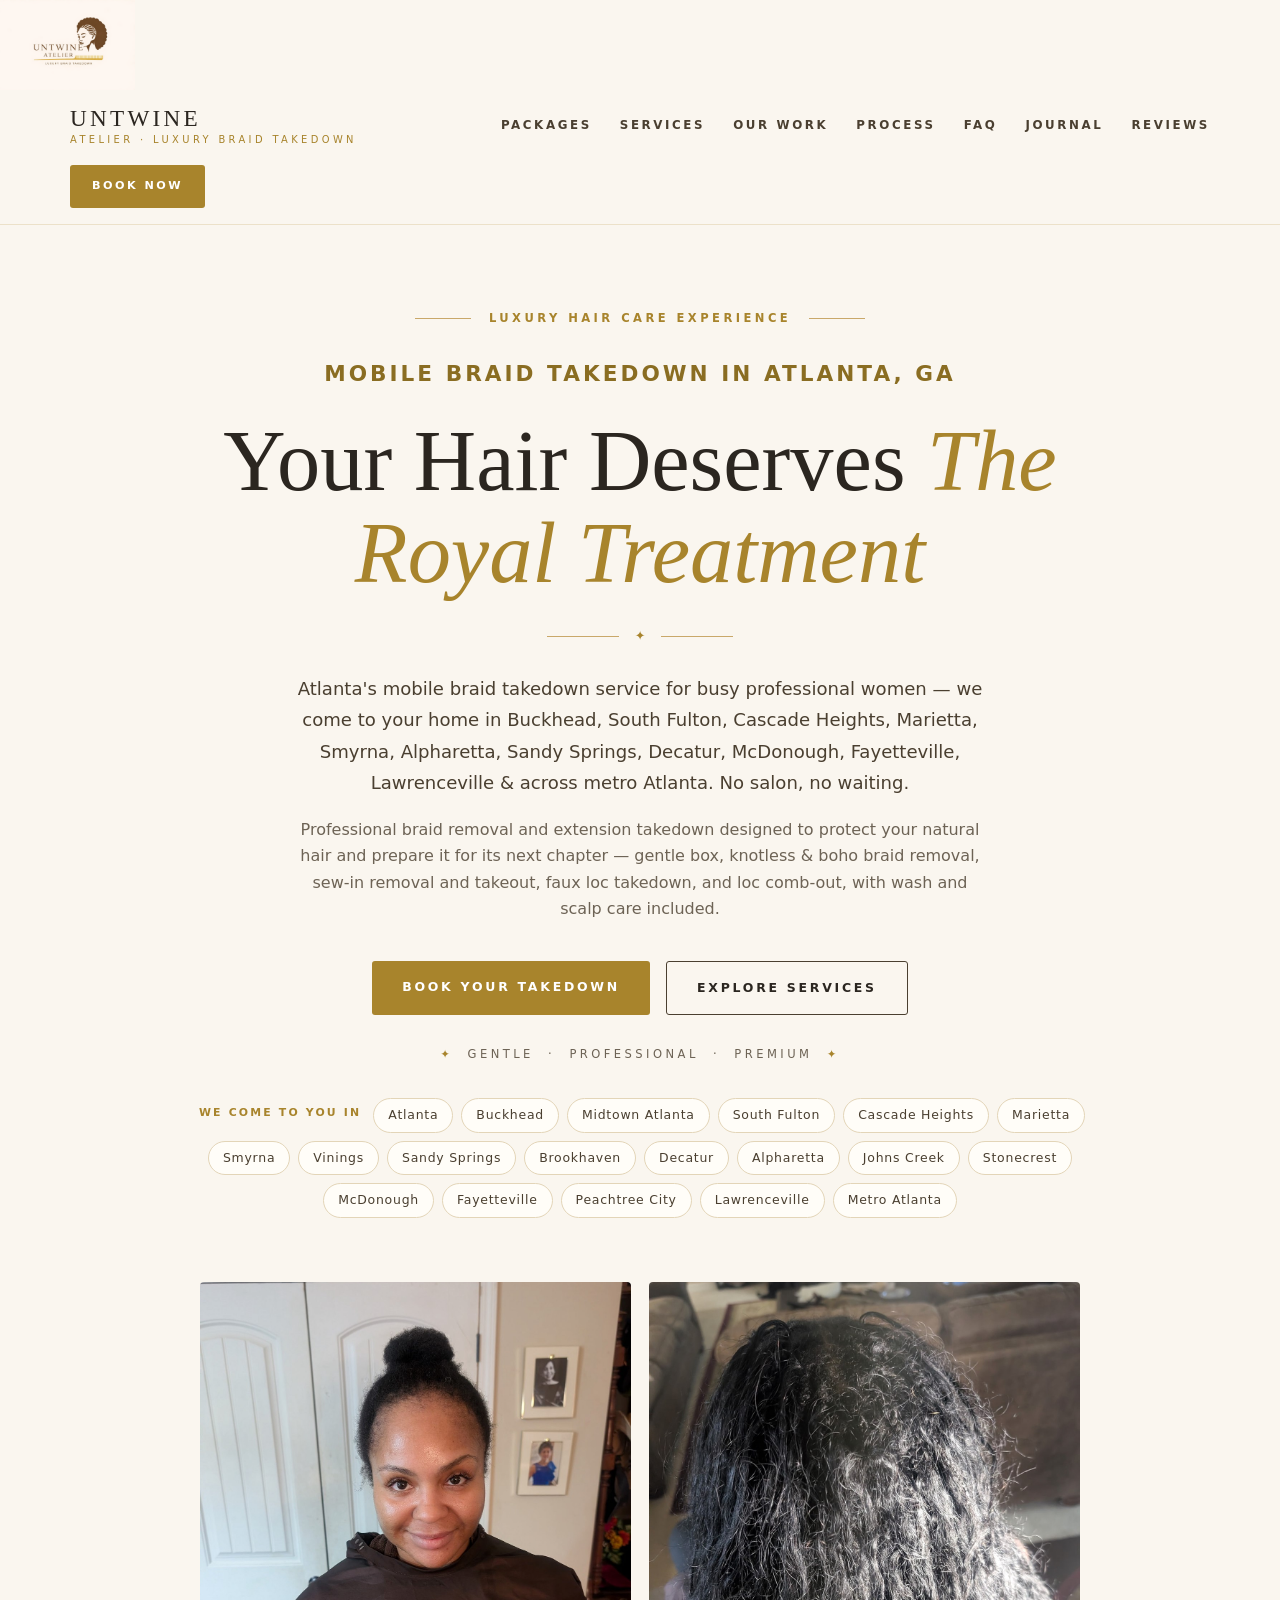
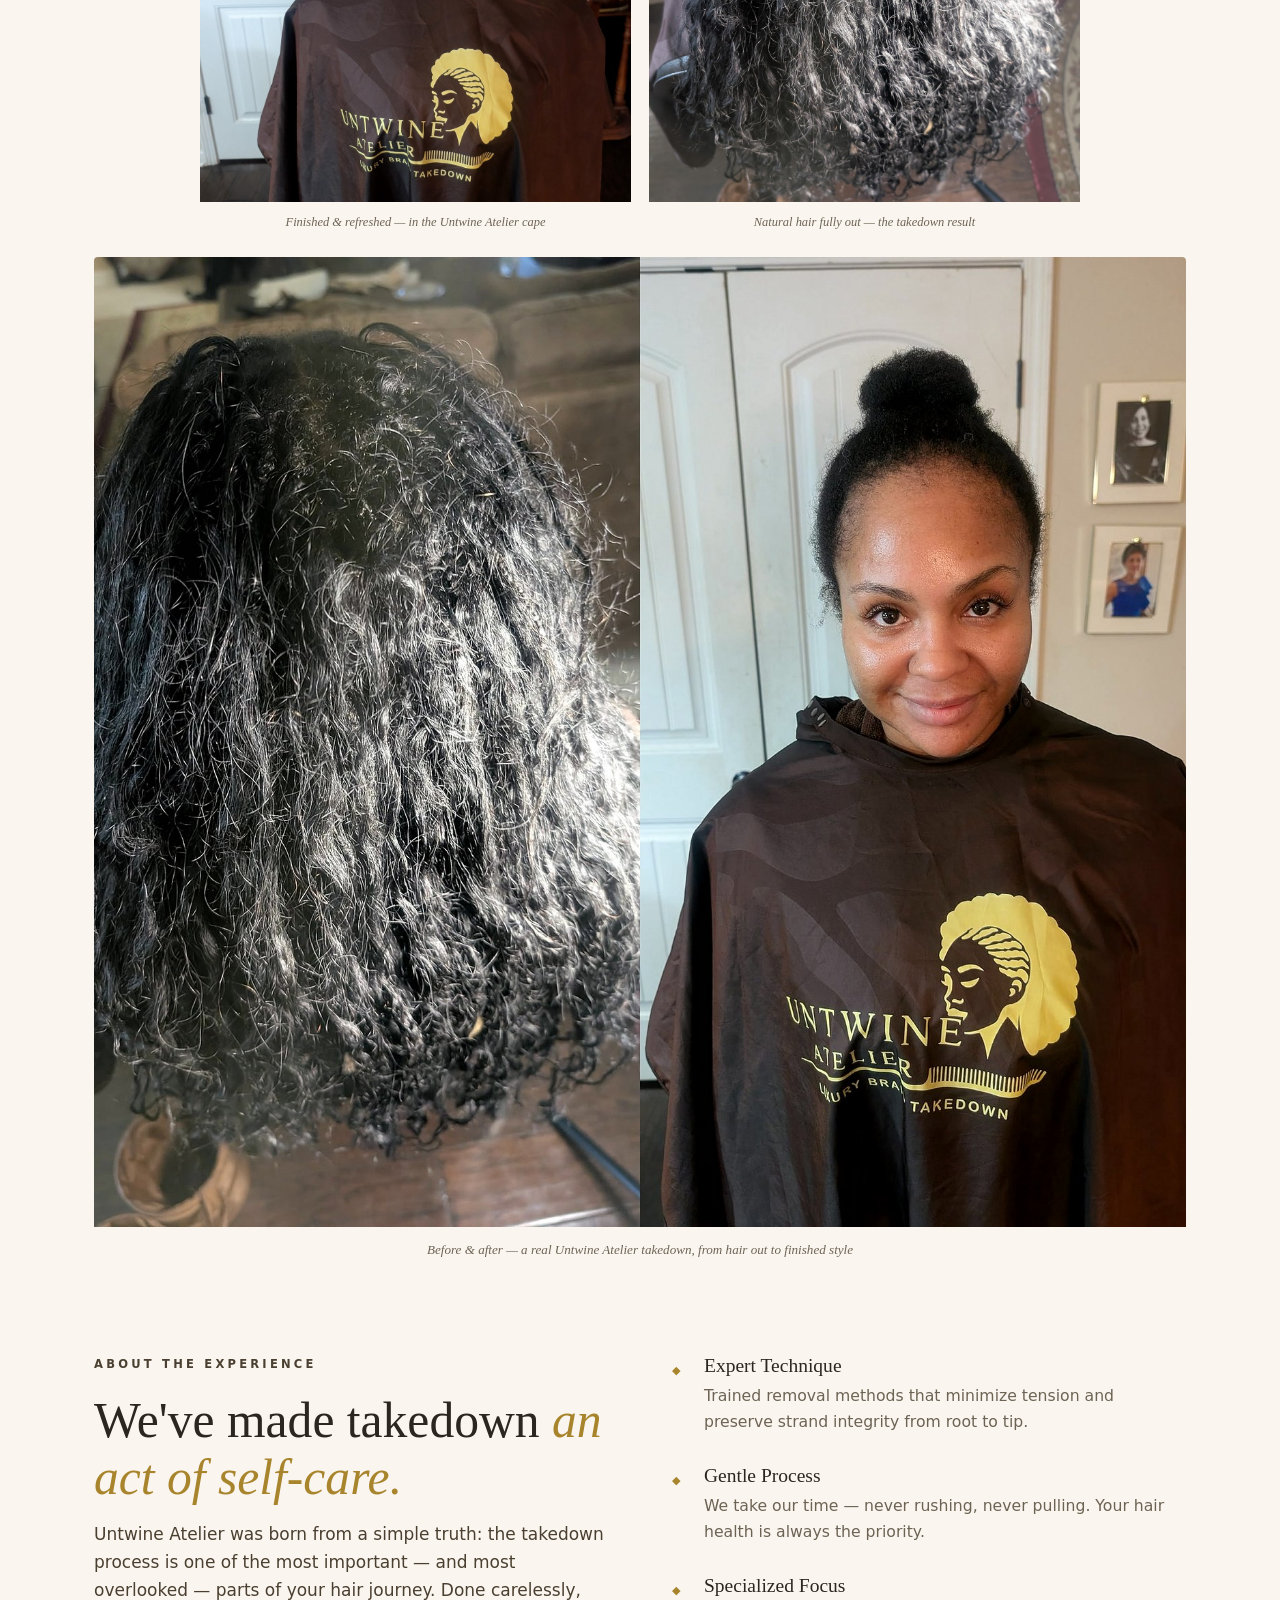
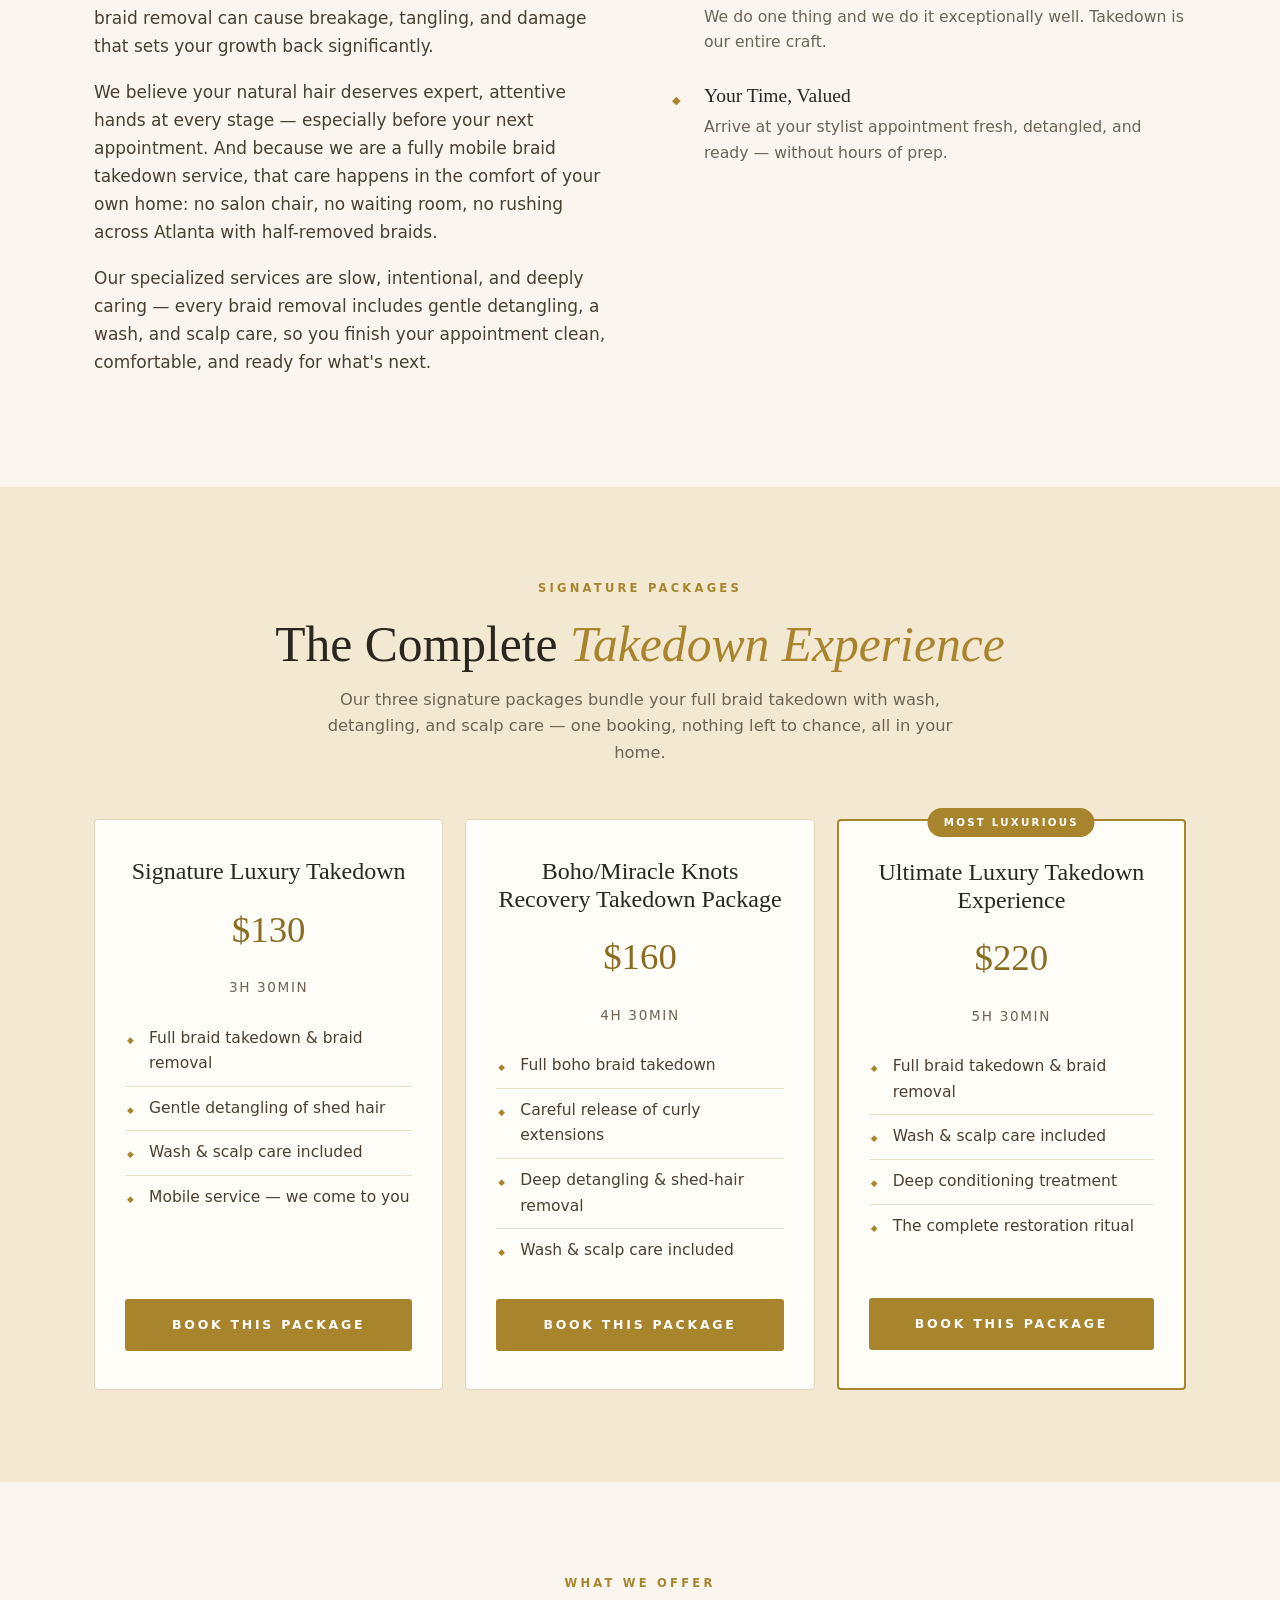
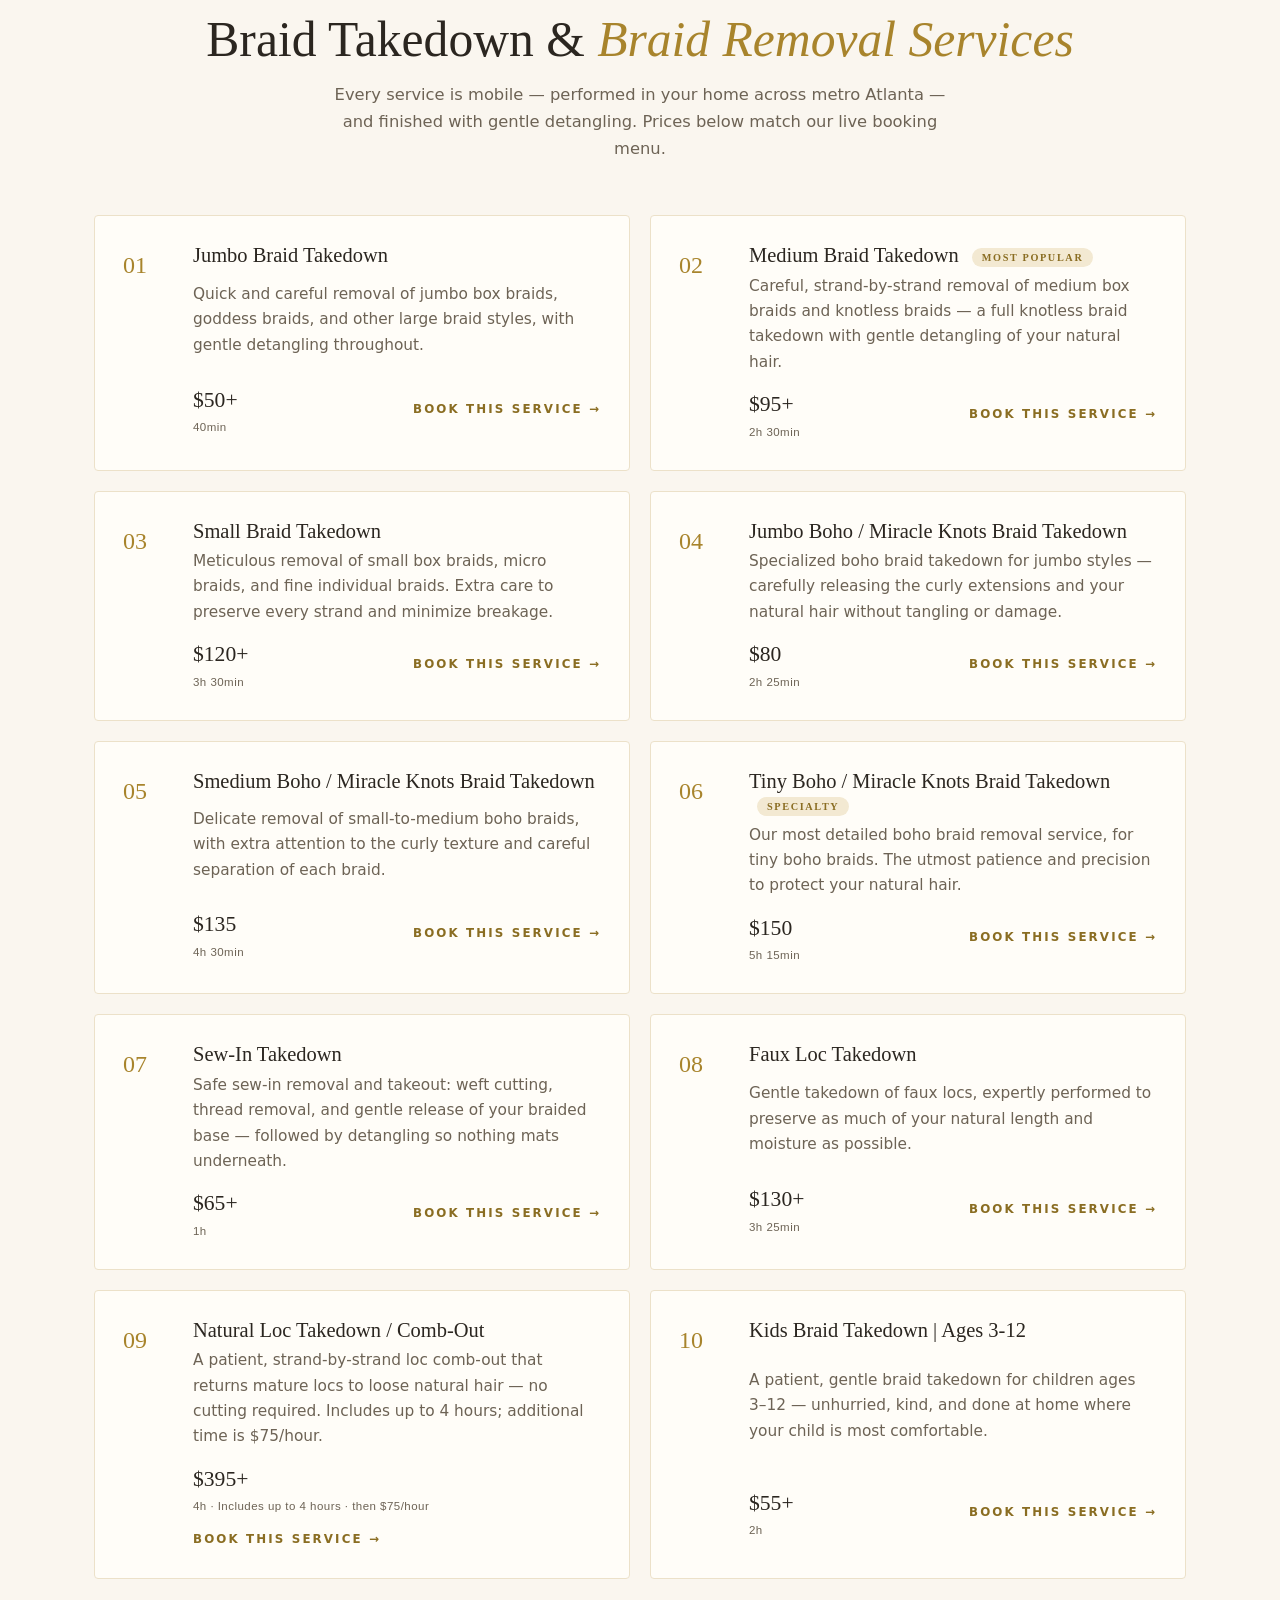
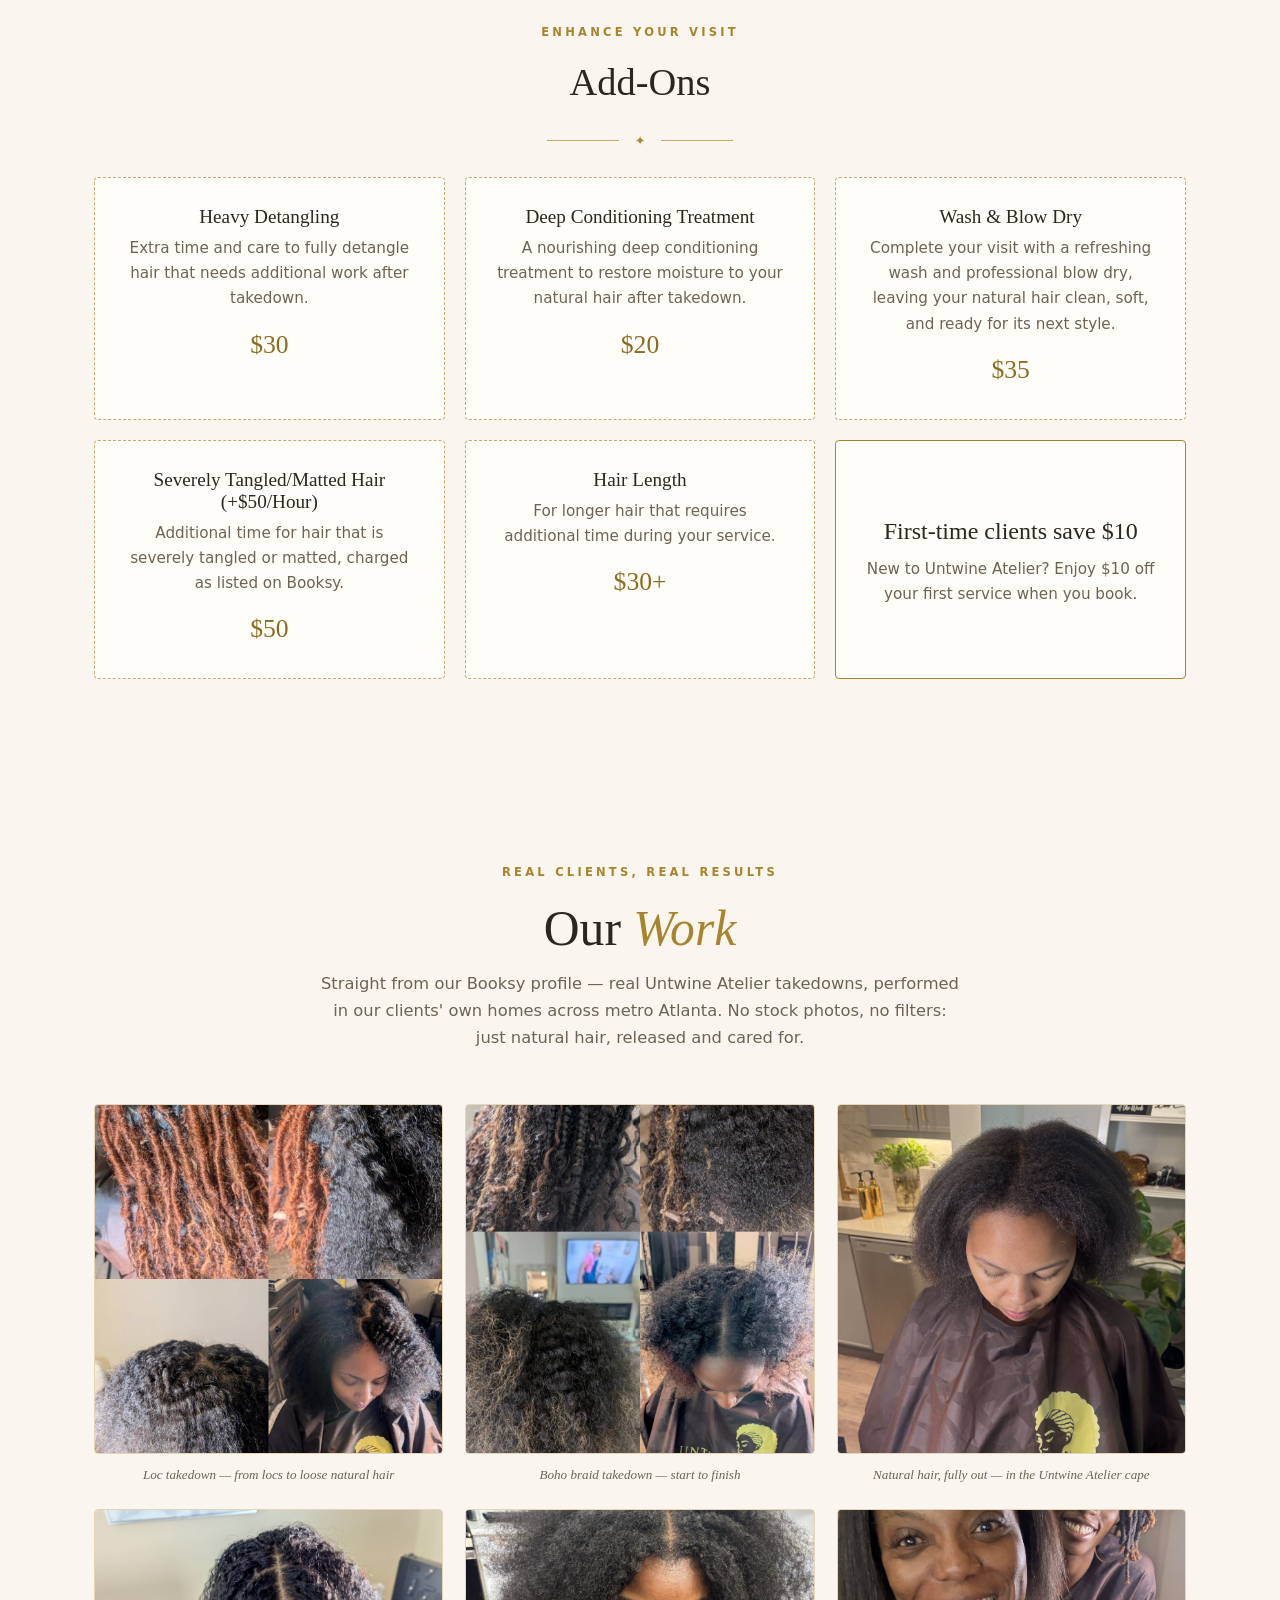
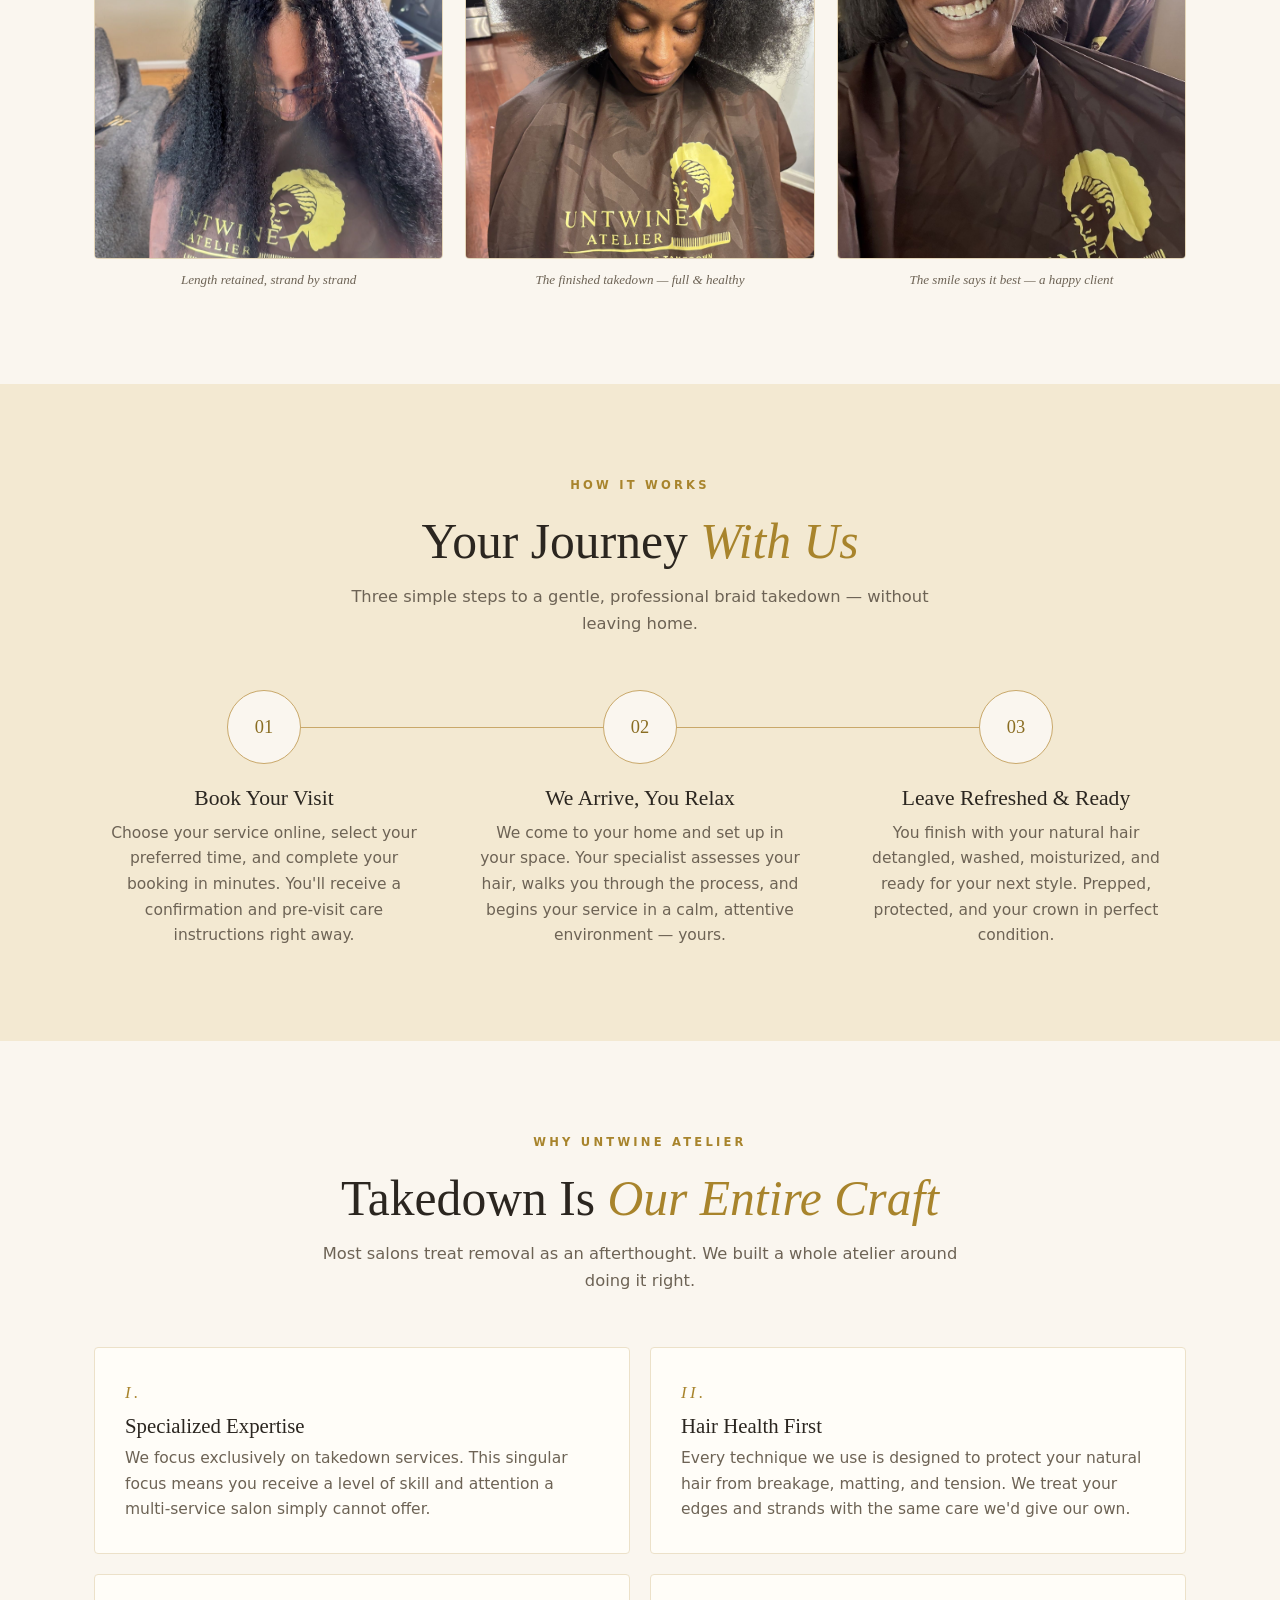
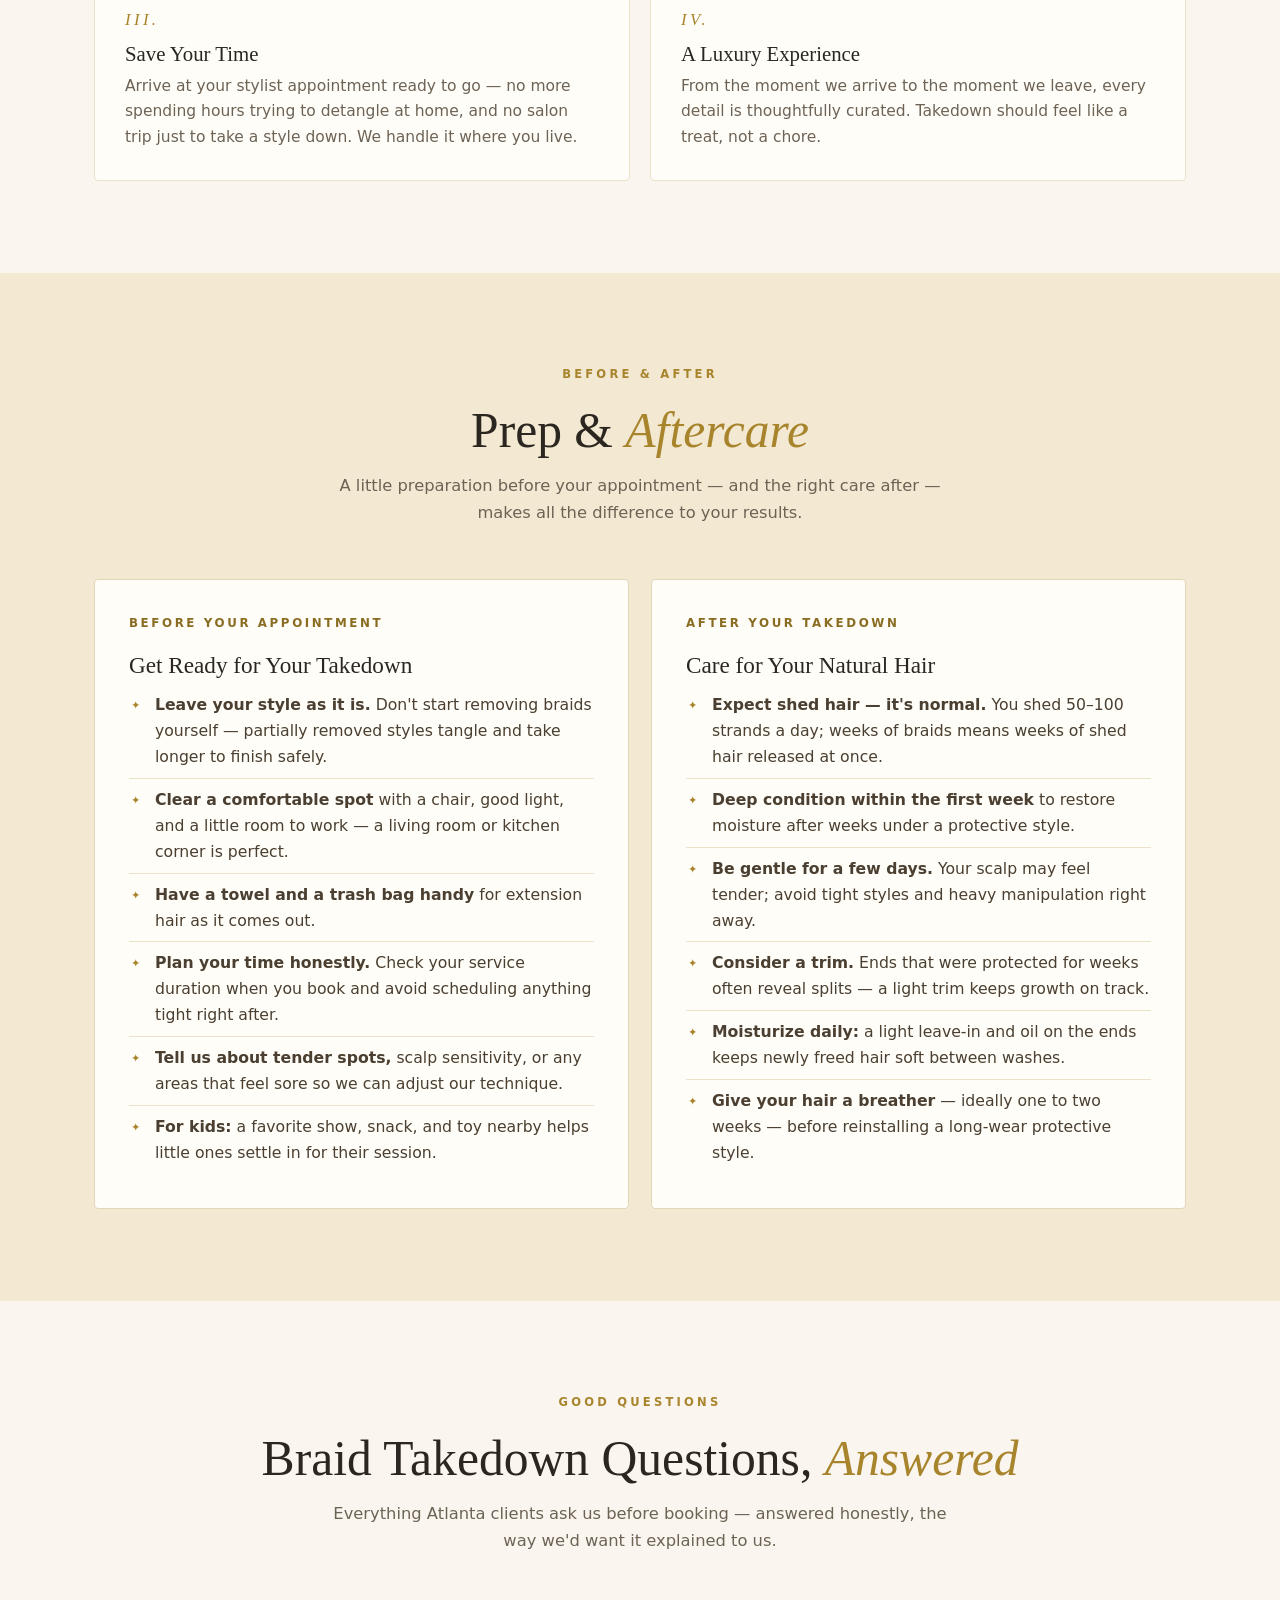
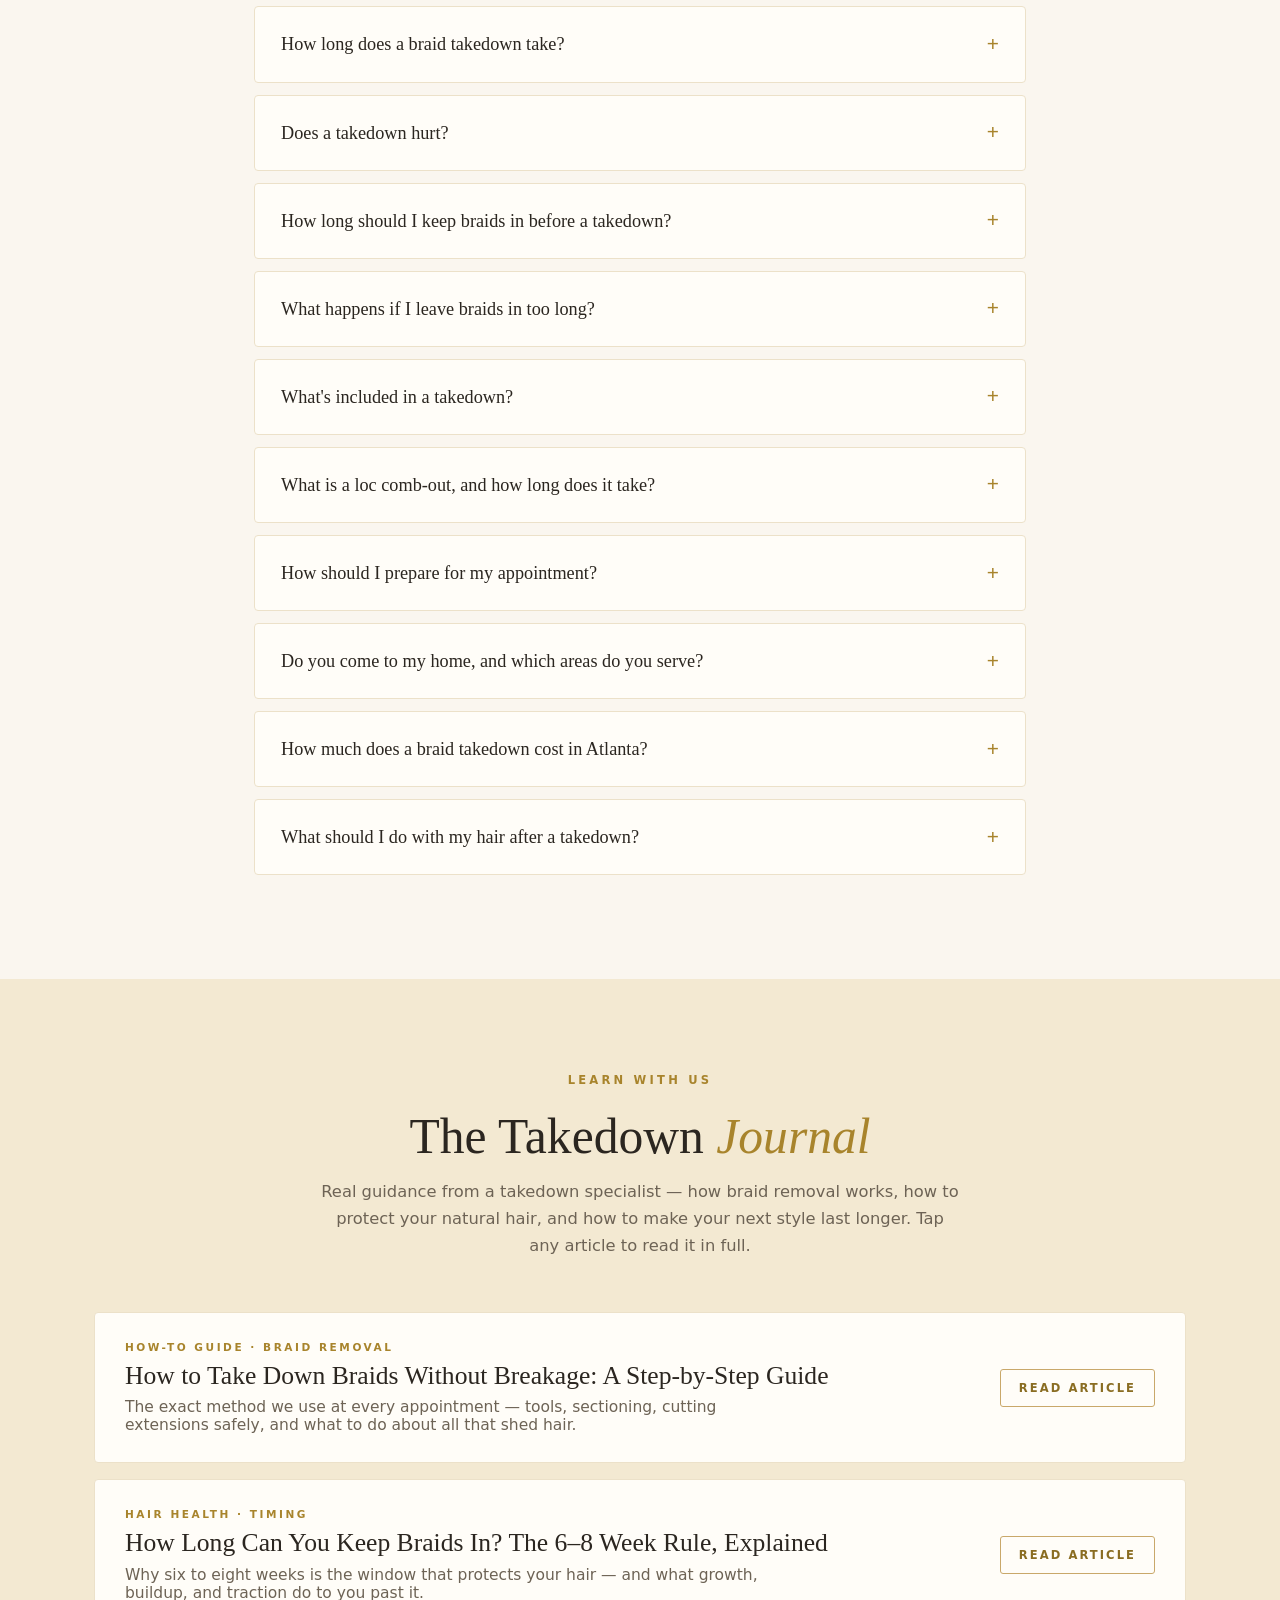
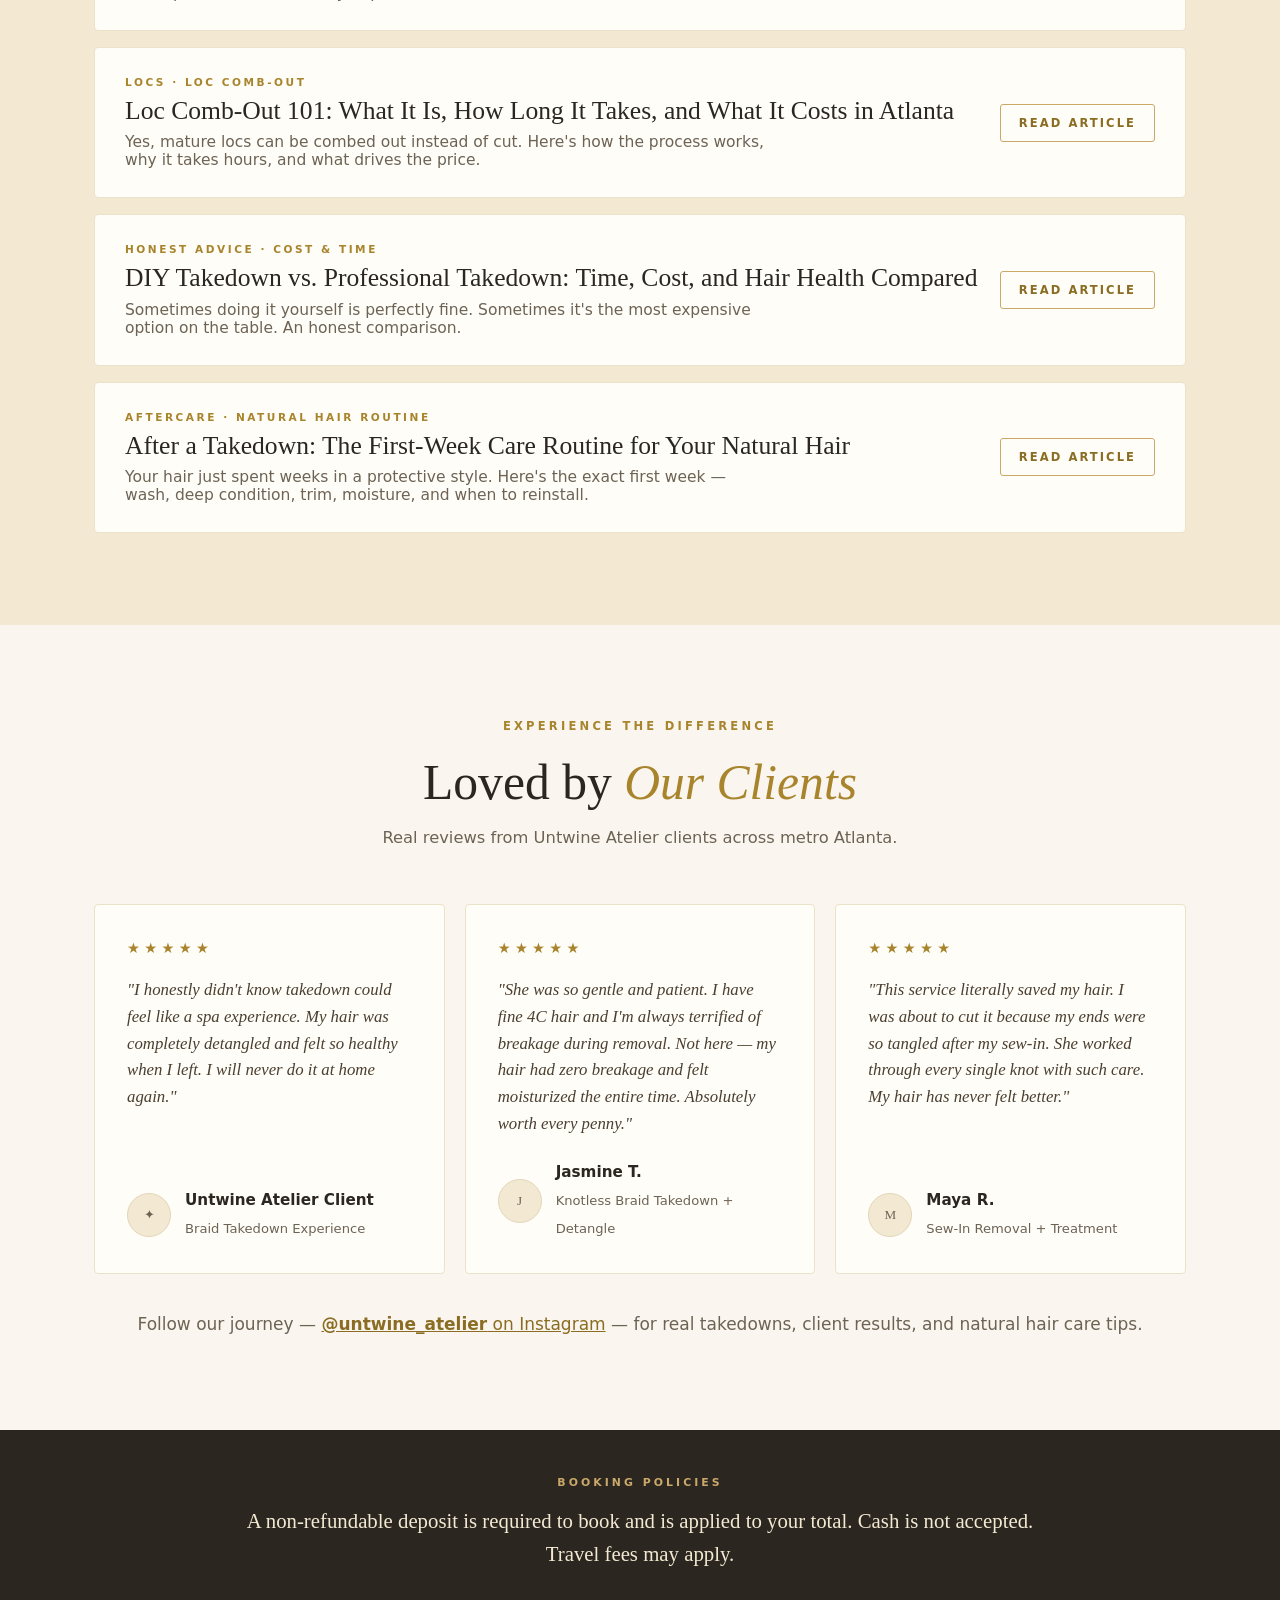
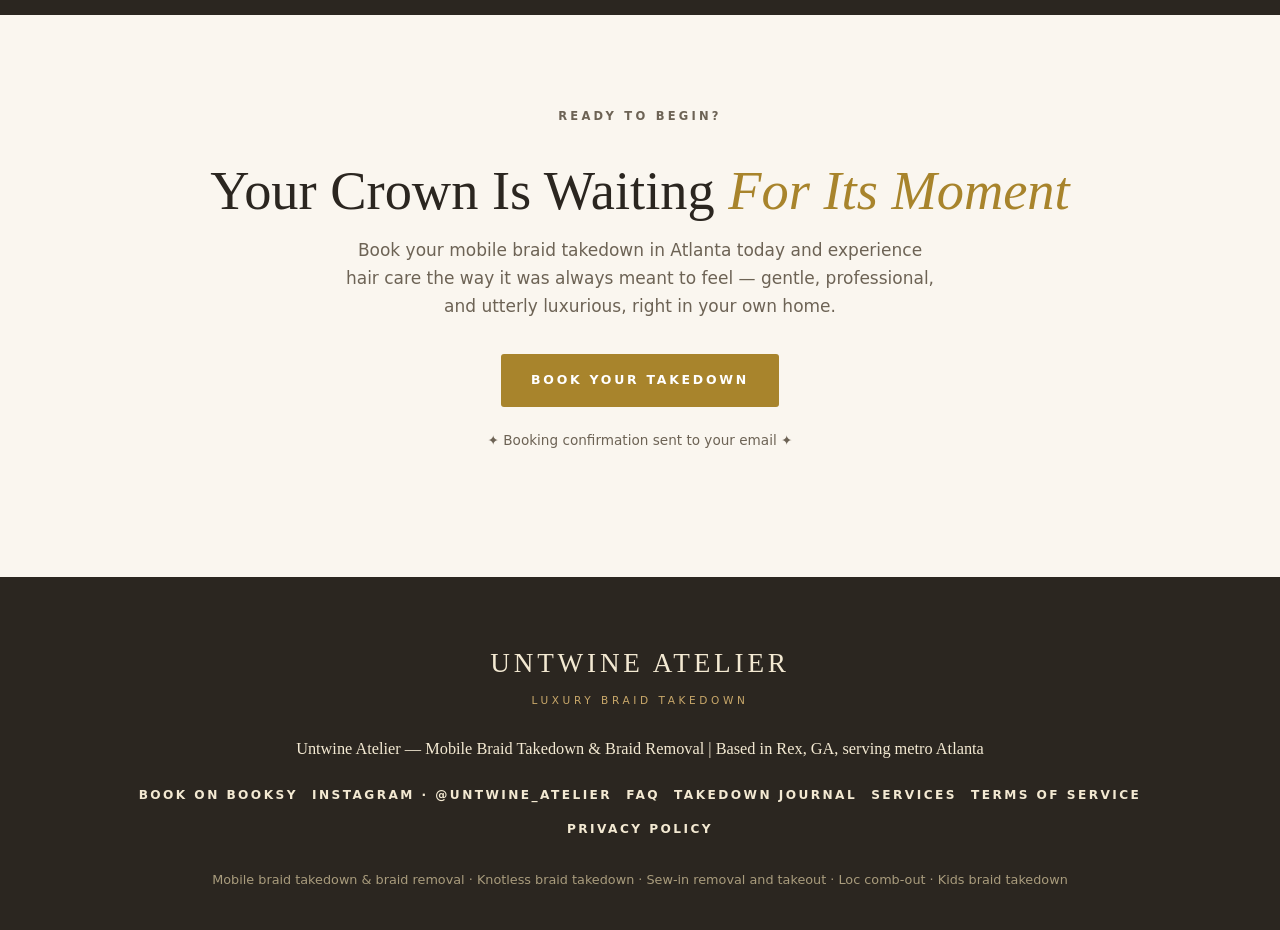
==== index.html @ 5d1521cd "Remove sample preview banner from homepage Restore Untwine Atelier logo to site header" ====
<!doctype html>
<html lang="en">
<head>
<meta charset="utf-8" />
<meta name="viewport" content="width=device-width, initial-scale=1, viewport-fit=cover" />
<meta name="color-scheme" content="light dark" />
<link rel="icon" href="data:," />
<title>Mobile Braid Takedown in Atlanta, GA | Untwine Atelier</title>
<meta name="description" content="Mobile luxury braid takedown in Atlanta, GA — we come to you. Gentle box, knotless &amp; boho braid removal, sew-in takeout, loc comb-out, wash &amp; scalp care included." />
<meta name="keywords" content="braid takedown Atlanta, braid removal Atlanta GA, mobile braid takedown, knotless braid takedown, box braid removal, boho braid takedown, sew-in removal, sew-in takeout, faux loc takedown, loc comb out, kids braid takedown, braid takedown Buckhead, braid takedown Marietta GA, braid takedown Alpharetta, braid takedown Decatur GA, braid takedown South Fulton, braid takedown Smyrna, braid takedown Sandy Springs, braid takedown near me" />
<meta property="og:title" content="Mobile Braid Takedown in Atlanta, GA | Untwine Atelier" />
<meta property="og:description" content="Mobile luxury braid takedown in Atlanta, GA — we come to you. Gentle box, knotless & boho braid removal, sew-in takeout, loc comb-out, wash & scalp care included." />
<meta property="og:type" content="website" />
<script type="application/ld+json">
{
  "@context": "https://schema.org",
  "@type": "HairSalon",
  "name": "Untwine Atelier",
  "slogan": "Luxury Braid Takedown",
  "description": "Mobile luxury braid takedown and braid removal in Atlanta, GA. Box, knotless and boho braid removal, sew-in removal and takeout, faux loc takedown, loc comb-out, and kids braid takedown — with wash and scalp care included, at your home.",
  "url": "https://untwinehair.com",
  "address": { "@type": "PostalAddress", "addressLocality": "Rex", "addressRegion": "GA", "postalCode": "30273", "addressCountry": "US" },
  "areaServed": ["Atlanta", "South Fulton", "Marietta", "Smyrna", "Buckhead", "Lawrenceville", "McDonough", "Alpharetta", "Decatur", "Fayetteville", "Cascade Heights", "Stonecrest", "Sandy Springs", "Johns Creek", "Vinings", "Brookhaven", "Peachtree City", "Midtown Atlanta", "Metro Atlanta"],
  "priceRange": "$50 - $395+",
  "sameAs": ["https://www.instagram.com/untwine_atelier"]
}
</script>
<style>
  :root{
    --bg:#faf6ef;
    --bg-alt:#f3e9d2;
    --card:#fffdf8;
    --ink:#2b2620;
    --ink-2:#4a3f30;
    --muted:#6d6355;
    --gold:#a8842c;
    --gold-dark:#8a6d22;
    --gold-soft:#c9a86a;
    --line:#e3d5b8;
    --line-soft:#ece1c9;
    --band:#2b2620;
    --band-text:#f3e9d2;
    color-scheme: light;
  }
  @media (prefers-color-scheme: dark){
    :root{
      --bg:#211c15;
      --bg-alt:#2b2419;
      --card:#2e2719;
      --ink:#f5efe2;
      --ink-2:#e8dcc2;
      --muted:#c4b694;
      --gold:#d9b45c;
      --gold-dark:#e8c876;
      --gold-soft:#c9a86a;
      --line:#55482e;
      --line-soft:#453a26;
      --band:#171310;
      --band-text:#f3e9d2;
      color-scheme: dark;
    }
  }
  *{box-sizing:border-box;}
  html{scroll-behavior:smooth;}
  body{
    margin:0;
    background:var(--bg);
    color:var(--ink);
    font-family:"Avenir Next","Segoe UI",system-ui,-apple-system,sans-serif;
    font-size:17px;
    line-height:1.65;
    -webkit-font-smoothing:antialiased;
  }
  h1,h2,h3,h4,.serif{font-family:Georgia,"Times New Roman",serif;font-weight:400;line-height:1.15;color:var(--ink);}
  em.gold{color:var(--gold);font-style:italic;}
  a{color:var(--gold-dark);}
  img{max-width:100%;display:block;}
  .wrap{max-width:1140px;margin:0 auto;padding:0 24px;}
  .narrow{max-width:820px;margin:0 auto;}
  section{padding:92px 0;}
  .alt{background:var(--bg-alt);}
  .kicker{
    text-align:center;text-transform:uppercase;letter-spacing:.28em;
    font-size:.72rem;font-weight:600;color:var(--gold);margin:0 0 18px;
  }
  .kicker.left{text-align:left;}
  .section-title{font-size:clamp(2rem,4.5vw,3.1rem);text-align:center;margin:0 0 14px;}
  .section-title.left{text-align:left;}
  .section-sub{text-align:center;color:var(--muted);max-width:640px;margin:0 auto 52px;font-size:1.02rem;}
  .rule{display:flex;align-items:center;gap:16px;justify-content:center;margin:26px auto;}
  .rule::before,.rule::after{content:"";height:1px;width:72px;background:var(--gold-soft);}
  .rule span{color:var(--gold);font-size:.8rem;}
  .rule.left{justify-content:flex-start;margin-left:0;}
  .rule.left::after{display:none;}

  /* Header */
  header.site{
    position:sticky;top:0;z-index:50;
    background:var(--bg);
    border-bottom:1px solid var(--line-soft);
  }
  .nav{display:flex;align-items:center;justify-content:space-between;gap:20px;padding:16px 0;flex-wrap:wrap;}
  .brand{text-decoration:none;line-height:1.1;}
  .brand .bname{font-family:Georgia,serif;font-size:1.45rem;letter-spacing:.14em;color:var(--ink);display:block;}
  .brand .btag{font-size:.62rem;letter-spacing:.34em;text-transform:uppercase;color:var(--gold);display:block;margin-top:3px;}
  nav.links{display:flex;gap:28px;flex-wrap:wrap;align-items:center;}
  nav.links a{
    text-decoration:none;color:var(--ink-2);font-size:.74rem;font-weight:600;
    letter-spacing:.22em;text-transform:uppercase;
  }
  nav.links a:hover{color:var(--gold);}
  .btn{
    display:inline-block;text-decoration:none;cursor:pointer;border:0;
    background:var(--gold);color:#fff !important;
    font-size:.78rem;font-weight:700;letter-spacing:.22em;text-transform:uppercase;
    padding:16px 30px;border-radius:3px;transition:background .2s ease, transform .2s ease;
    font-family:"Avenir Next","Segoe UI",system-ui,sans-serif;text-align:center;
  }
  .btn:hover{background:var(--gold-dark);}
  .btn.small{padding:12px 22px;font-size:.7rem;}
  .btn.outline{
    background:transparent;color:var(--ink) !important;
    border:1px solid var(--ink-2);
  }
  .btn.outline:hover{border-color:var(--gold);color:var(--gold-dark) !important;}
  .btn.ghost-light{background:transparent;border:1px solid var(--gold-soft);color:var(--band-text) !important;}
  .btn.ghost-light:hover{background:rgba(255,255,255,.08);}

  /* Hero */
  .hero{padding:84px 0 0;text-align:center;}
  .hero .topline{display:flex;align-items:center;gap:18px;justify-content:center;margin-bottom:30px;}
  .hero .topline::before,.hero .topline::after{content:"";height:1px;width:56px;background:var(--gold-soft);}
  .hero .topline span{text-transform:uppercase;letter-spacing:.3em;font-size:.72rem;font-weight:600;color:var(--gold);}
  .hero h1{margin:0 auto;max-width:900px;}
  .hero h1 .h1-seo{
    display:block;font-size:clamp(1.05rem,2.4vw,1.35rem);letter-spacing:.14em;
    text-transform:uppercase;color:var(--gold-dark);font-family:"Avenir Next","Segoe UI",system-ui,sans-serif;
    font-weight:700;margin-bottom:26px;line-height:1.5;
  }
  .hero h1 .h1-brand{display:block;font-size:clamp(2.9rem,8vw,5.4rem);line-height:1.06;}
  .hero h1 .h1-brand em{color:var(--gold);}
  .hero .hero-sub{
    max-width:720px;margin:8px auto 0;font-size:1.13rem;color:var(--ink-2);line-height:1.75;
  }
  .hero .hero-note{max-width:680px;margin:18px auto 0;color:var(--muted);font-size:1rem;}
  .hero .cta-row{display:flex;gap:16px;justify-content:center;flex-wrap:wrap;margin-top:38px;}
  .hero .virtues{margin-top:30px;font-size:.72rem;letter-spacing:.3em;text-transform:uppercase;color:var(--muted);}
  .hero .virtues b{color:var(--gold);font-weight:400;}
  .areas{display:flex;flex-wrap:wrap;gap:8px;justify-content:center;margin:34px auto 0;max-width:980px;padding:0 24px;}
  .areas span{
    font-size:.78rem;letter-spacing:.06em;color:var(--ink-2);
    border:1px solid var(--line);border-radius:999px;padding:6px 14px;background:var(--card);
  }
  .areas .areas-label{border:0;background:transparent;color:var(--gold);font-weight:700;text-transform:uppercase;letter-spacing:.2em;font-size:.68rem;padding:6px 4px;}
  .gallery{display:grid;grid-template-columns:repeat(3,1fr);gap:18px;margin-top:64px;}
  .gallery figure{margin:0;overflow:hidden;border-radius:4px;}
  .gallery img{width:100%;height:420px;object-fit:cover;object-position:center 22%;}
  .gallery figcaption{
    font-size:.78rem;color:var(--muted);text-align:center;padding:10px 6px 2px;font-style:italic;font-family:Georgia,serif;
  }
  .gallery-real{grid-template-columns:1fr 1fr;max-width:880px;margin-left:auto;margin-right:auto;}
  .gallery-real img{height:520px;object-position:center 18%;}
  .showcase{margin-top:22px;}
  .showcase figure{margin:0;overflow:hidden;border-radius:4px;}
  .showcase img{width:100%;height:auto;display:block;}
  .showcase figcaption{font-size:.82rem;color:var(--muted);text-align:center;padding:12px 6px 2px;font-style:italic;font-family:Georgia,serif;}

  /* Our Work gallery */
  .work-grid{display:grid;grid-template-columns:repeat(3,1fr);gap:22px;}
  .work-grid figure{margin:0;}
  .work-grid .work-frame{overflow:hidden;border-radius:4px;border:1px solid var(--line);background:var(--card);}
  .work-grid img{width:100%;height:auto;aspect-ratio:1/1;object-fit:cover;object-position:center 20%;}
  .work-grid figcaption{
    font-size:.82rem;color:var(--muted);text-align:center;padding:10px 6px 2px;font-style:italic;font-family:Georgia,serif;
  }

  /* About */
  .split{display:grid;grid-template-columns:1fr 1fr;gap:64px;align-items:start;}
  .split p{color:var(--ink-2);margin:0 0 18px;}
  .feature-list{display:grid;gap:30px;}
  .feature{display:grid;grid-template-columns:22px 1fr;gap:10px;}
  .feature .dia{color:var(--gold);font-size:.7rem;padding-top:7px;}
  .feature h3{font-size:1.22rem;margin:0 0 6px;}
  .feature p{color:var(--muted);margin:0;font-size:.98rem;}

  /* Packages */
  .pkg-grid{display:grid;grid-template-columns:repeat(3,1fr);gap:22px;}
  .pkg{
    background:var(--card);border:1px solid var(--line);border-radius:4px;
    padding:38px 30px;display:flex;flex-direction:column;position:relative;
  }
  .pkg.featured{border:2px solid var(--gold);}
  .pkg .pkg-tag{
    position:absolute;top:-13px;left:50%;transform:translateX(-50%);
    background:var(--gold);color:#fff;font-size:.64rem;font-weight:700;
    letter-spacing:.22em;text-transform:uppercase;padding:6px 16px;border-radius:999px;white-space:nowrap;
  }
  .pkg h3{font-size:1.5rem;margin:0 0 8px;text-align:center;}
  .pkg .pkg-price{font-family:Georgia,serif;font-size:2.3rem;color:var(--gold-dark);text-align:center;margin:6px 0 2px;}
  .pkg .pkg-time{text-align:center;color:var(--muted);font-size:.85rem;letter-spacing:.12em;text-transform:uppercase;margin-bottom:18px;}
  .pkg ul{list-style:none;margin:0 0 26px;padding:0;flex:1;}
  .pkg li{padding:9px 0 9px 24px;position:relative;color:var(--ink-2);font-size:.97rem;border-bottom:1px solid var(--line-soft);}
  .pkg li:last-child{border-bottom:0;}
  .pkg li::before{content:"◆";position:absolute;left:2px;color:var(--gold);font-size:.55rem;top:16px;}
  .pkg .btn{align-self:stretch;}

  /* Services */
  .svc-grid{display:grid;grid-template-columns:repeat(2,1fr);gap:20px;}
  .svc{
    background:var(--card);border:1px solid var(--line-soft);border-radius:4px;
    padding:28px;display:grid;grid-template-columns:52px 1fr;gap:6px 18px;
  }
  .svc .num{font-family:Georgia,serif;font-size:1.5rem;color:var(--gold);grid-row:span 3;padding-top:2px;}
  .svc h3{font-size:1.28rem;margin:0;}
  .svc p{color:var(--muted);margin:0;font-size:.96rem;}
  .svc .svc-foot{display:flex;align-items:center;justify-content:space-between;gap:14px;flex-wrap:wrap;margin-top:6px;}
  .svc .price{font-family:Georgia,serif;font-size:1.35rem;color:var(--ink);}
  .svc .price small{display:block;font-family:"Avenir Next",sans-serif;font-size:.72rem;color:var(--muted);letter-spacing:.04em;}
  .book-link{
    color:var(--gold-dark);text-decoration:none;font-size:.74rem;font-weight:700;
    letter-spacing:.18em;text-transform:uppercase;white-space:nowrap;
  }
  .book-link:hover{text-decoration:underline;}
  .badge{
    display:inline-block;background:var(--bg-alt);color:var(--gold-dark);
    font-size:.64rem;font-weight:700;letter-spacing:.16em;text-transform:uppercase;
    padding:4px 10px;border-radius:999px;margin-left:8px;vertical-align:middle;
  }
  @media (prefers-color-scheme: dark){ .badge{background:#453a26;} }

  /* Add-ons */
  .addons{display:grid;grid-template-columns:1fr 1fr 1fr;gap:20px;align-items:stretch;}
  .addon{
    border:1px dashed var(--gold-soft);border-radius:4px;padding:28px;text-align:center;background:var(--card);
  }
  .addon h3{font-size:1.2rem;margin:0 0 8px;}
  .addon p{color:var(--muted);margin:0 0 12px;font-size:.95rem;}
  .addon .price{font-family:Georgia,serif;font-size:1.6rem;color:var(--gold-dark);}
  .addon.note{border-style:solid;border-color:var(--gold);display:flex;flex-direction:column;justify-content:center;}
  .addon.note .big{font-family:Georgia,serif;font-size:1.5rem;color:var(--ink);margin:0 0 6px;}

  /* Steps */
  .steps{display:grid;grid-template-columns:repeat(3,1fr);gap:36px;position:relative;}
  .steps::before{
    content:"";position:absolute;top:37px;left:18%;right:18%;height:1px;background:var(--gold-soft);
  }
  .step{text-align:center;position:relative;padding:0 8px;}
  .step .circle{
    width:74px;height:74px;border:1px solid var(--gold-soft);border-radius:50%;
    display:flex;align-items:center;justify-content:center;margin:0 auto 22px;
    background:var(--bg-alt);font-family:Georgia,serif;font-size:1.15rem;color:var(--gold-dark);position:relative;z-index:1;
  }
  .alt .step .circle{background:var(--bg);}
  .step h3{font-size:1.35rem;margin:0 0 10px;}
  .step p{color:var(--muted);margin:0;font-size:.97rem;}

  /* Why */
  .why-grid{display:grid;grid-template-columns:repeat(2,1fr);gap:20px;}
  .why{background:var(--card);border:1px solid var(--line-soft);border-radius:4px;padding:30px;}
  .why .rn{font-family:Georgia,serif;font-style:italic;color:var(--gold);font-size:1.05rem;letter-spacing:.2em;}
  .why h3{font-size:1.3rem;margin:8px 0 8px;}
  .why p{color:var(--muted);margin:0;font-size:.97rem;}

  /* Prep & aftercare */
  .prep{display:grid;grid-template-columns:1fr 1fr;gap:22px;}
  .prep-card{background:var(--card);border:1px solid var(--line);border-radius:4px;padding:34px;}
  .prep-card h3{font-size:1.45rem;margin:0 0 6px;}
  .prep-card .sub{color:var(--gold-dark);font-size:.74rem;font-weight:700;letter-spacing:.22em;text-transform:uppercase;margin:0 0 18px;}
  .prep-card ul{margin:0;padding:0;list-style:none;}
  .prep-card li{padding:8px 0 8px 26px;position:relative;color:var(--ink-2);font-size:.98rem;border-bottom:1px solid var(--line-soft);}
  .prep-card li:last-child{border-bottom:0;}
  .prep-card li::before{content:"✦";position:absolute;left:2px;color:var(--gold);font-size:.7rem;top:13px;}

  /* FAQ */
  details.faq{
    background:var(--card);border:1px solid var(--line-soft);border-radius:4px;margin-bottom:12px;
  }
  details.faq summary{
    cursor:pointer;list-style:none;padding:22px 26px;font-family:Georgia,serif;
    font-size:1.14rem;color:var(--ink);display:flex;justify-content:space-between;gap:16px;align-items:center;
  }
  details.faq summary::-webkit-details-marker{display:none;}
  details.faq summary .plus{color:var(--gold);font-size:1.3rem;line-height:1;flex:none;font-family:"Avenir Next",sans-serif;}
  details.faq[open ] summary .plus{transform:rotate(45deg);}
  details.faq summary .plus{transition:transform .2s ease;}
  details.faq .faq-body{padding:0 26px 24px;color:var(--ink-2);font-size:.99rem;}
  details.faq .faq-body p{margin:0;}

  /* Journal */
  .journal-list{display:grid;gap:16px;}
  .article-item{background:var(--card);border:1px solid var(--line-soft);border-radius:4px;overflow:hidden;}
  .article-head{
    width:100%;background:none;border:0;cursor:pointer;text-align:left;
    padding:28px 30px;display:grid;grid-template-columns:1fr auto;gap:8px 20px;align-items:center;
    font-family:inherit;color:var(--ink);
  }
  .article-head .a-kicker{grid-column:1;font-size:.66rem;font-weight:700;letter-spacing:.24em;text-transform:uppercase;color:var(--gold);}
  .article-head h3{grid-column:1;font-size:clamp(1.25rem,2.6vw,1.6rem);margin:0;}
  .article-head .a-teaser{grid-column:1;color:var(--muted);font-size:.97rem;margin:0;max-width:640px;}
  .article-head .a-cta{
    grid-column:2;grid-row:1 / span 3;align-self:center;font-size:.72rem;font-weight:700;letter-spacing:.18em;
    text-transform:uppercase;color:var(--gold-dark);border:1px solid var(--gold-soft);
    padding:11px 18px;border-radius:3px;white-space:nowrap;background:transparent;
  }
  .article-head:hover .a-cta{background:var(--bg-alt);}
  .article-body{display:none;border-top:1px solid var(--line-soft);padding:36px 30px 10px;}
  .article-item.open .article-body{display:block;}
  .article-body .prose{max-width:760px;}
  .prose p{color:var(--ink-2);margin:0 0 18px;}
  .prose h4{font-size:1.25rem;margin:30px 0 10px;}
  .prose h4:first-child{margin-top:0;}
  .prose ul,.prose ol{color:var(--ink-2);margin:0 0 18px;padding-left:22px;}
  .prose li{margin-bottom:8px;}
  .prose strong{color:var(--ink);}
  .prose .callout{
    background:var(--bg-alt);border-radius:4px;padding:20px 24px;margin:0 0 22px;color:var(--ink-2);font-size:.98rem;
  }
  .prose .callout strong{color:var(--gold-dark);}
  table.compare{width:100%;border-collapse:collapse;margin:6px 0 24px;font-size:.95rem;}
  table.compare th,table.compare td{border:1px solid var(--line);padding:12px 14px;text-align:left;vertical-align:top;}
  table.compare th{background:var(--bg-alt);font-family:Georgia,serif;font-weight:400;color:var(--ink);}
  table.compare td{color:var(--ink-2);}

  /* Testimonials */
  .t-grid{display:grid;grid-template-columns:repeat(3,1fr);gap:20px;}
  .t-card{background:var(--card);border:1px solid var(--line-soft);border-radius:4px;padding:32px;display:flex;flex-direction:column;}
  .t-card .stars{color:var(--gold);letter-spacing:.3em;margin-bottom:16px;font-size:.9rem;}
  .t-card blockquote{margin:0 0 22px;font-family:Georgia,serif;font-style:italic;font-size:1.05rem;line-height:1.6;color:var(--ink-2);flex:1;}
  .t-card .who{display:flex;gap:14px;align-items:center;}
  .t-card .avatar{
    width:44px;height:44px;border-radius:50%;background:var(--bg-alt);color:var(--gold-dark);
    display:flex;align-items:center;justify-content:center;font-family:Georgia,serif;font-size:1.05rem;flex:none;
    border:1px solid var(--line);
  }
  .t-card .who b{display:block;font-size:.95rem;color:var(--ink);}
  .t-card .who span{font-size:.82rem;color:var(--muted);}

  /* Policies + CTA + footer */
  .policies{background:var(--band);color:var(--band-text);padding:44px 0;text-align:center;}
  .policies .p-kicker{color:var(--gold-soft);text-transform:uppercase;letter-spacing:.28em;font-size:.68rem;font-weight:700;margin:0 0 12px;}
  .policies p.stmt{font-family:Georgia,serif;font-size:clamp(1.05rem,2.4vw,1.3rem);margin:0 auto;max-width:820px;line-height:1.6;}
  .final-cta{text-align:center;}
  .final-cta h2{font-size:clamp(2.1rem,5vw,3.4rem);margin:0 0 14px;}
  .final-cta p{color:var(--muted);max-width:600px;margin:0 auto 34px;}
  footer.site{background:var(--band);color:var(--band-text);padding:64px 0 40px;}
  footer.site .f-brand{font-family:Georgia,serif;font-size:1.7rem;letter-spacing:.14em;text-align:center;margin:0;}
  footer.site .f-tag{text-align:center;color:var(--gold-soft);font-size:.66rem;letter-spacing:.34em;text-transform:uppercase;margin:6px 0 26px;}
  footer.site .f-line{text-align:center;font-family:Georgia,serif;font-size:1.02rem;margin:0 auto 22px;max-width:720px;color:var(--band-text);}
  footer.site .f-links{display:flex;gap:14px;justify-content:center;flex-wrap:wrap;margin-bottom:30px;}
  footer.site .f-links a{color:var(--band-text);text-decoration:none;font-size:.76rem;font-weight:700;letter-spacing:.2em;text-transform:uppercase;}
  footer.site .f-links a:hover{color:var(--gold-soft);}
  footer.site .f-small{text-align:center;color:#a99c7d;font-size:.8rem;margin:0;}
  @media (prefers-color-scheme: dark){ footer.site .f-small{color:#8d8168;} }
  .sample-note{
    text-align:center;font-size:.78rem;color:var(--muted);padding:14px 20px;
    border-bottom:1px solid var(--line-soft);background:var(--bg-alt);
  }

  /* Legal pages */
  .legal-view{display:none;padding:72px 0 84px;}
  .legal-view.active{display:block;}
  .legal-wrap{max-width:820px;margin:0 auto;padding:0 24px;}
  .legal-back{display:inline-block;margin-bottom:32px;color:var(--gold-dark);text-decoration:none;font-size:.74rem;font-weight:700;letter-spacing:.2em;text-transform:uppercase;}
  .legal-back:hover{text-decoration:underline;}
  .legal-view h1{font-size:clamp(2.1rem,5vw,3rem);margin:0 0 10px;text-align:left;}
  .legal-effective{color:var(--gold-dark);font-weight:700;margin:0 0 28px;font-size:.98rem;}
  .legal-prose p{color:var(--ink-2);margin:0 0 18px;line-height:1.75;}
  .legal-prose h2{font-size:1.55rem;margin:38px 0 14px;color:var(--ink);border-bottom:1px solid var(--line-soft);padding-bottom:10px;}
  .legal-prose h3{font-size:1.22rem;margin:26px 0 10px;color:var(--ink);}
  .legal-prose ul{color:var(--ink-2);margin:0 0 20px;padding-left:22px;line-height:1.7;}
  .legal-prose li{margin-bottom:9px;}
  .legal-prose strong{color:var(--ink);}
  .legal-prose a{color:var(--gold-dark);}
  .legal-note{margin-top:40px;padding-top:22px;border-top:1px solid var(--line);color:var(--muted);font-size:.9rem;font-style:italic;}
  .legal-crosslinks{display:flex;gap:14px;flex-wrap:wrap;margin-top:36px;}
  main.hidden-view{display:none;}

  @media (max-width: 900px){
    section{padding:64px 0;}
    .split,.prep,.why-grid,.svc-grid{grid-template-columns:1fr;gap:36px;}
    .pkg-grid,.t-grid,.addons,.steps{grid-template-columns:1fr;}
    .steps::before{display:none;}
    .work-grid{grid-template-columns:repeat(2,1fr);gap:14px;}
    .gallery{grid-template-columns:1fr;gap:14px;}
    .gallery img{height:340px;}
    .gallery-real img{height:440px;}
    .gallery figure:nth-child(n+3){display:none;}
    .gallery-real figure:nth-child(n+3){display:block;}
    nav.links{gap:18px;}
    .nav{justify-content:center;text-align:center;}
    .article-head{grid-template-columns:1fr;}
    .article-head .a-cta{grid-column:1;grid-row:auto;justify-self:start;margin-top:6px;}
    table.compare thead{display:none;}
    table.compare,table.compare tbody,table.compare tr,table.compare td{display:block;width:100%;}
    table.compare tr{margin-bottom:14px;border:1px solid var(--line);border-radius:4px;overflow:hidden;}
    table.compare td{border:0;border-bottom:1px solid var(--line-soft);}
    table.compare td:last-child{border-bottom:0;}
    table.compare td::before{
      content:attr(data-label);display:block;font-size:.66rem;font-weight:700;
      letter-spacing:.18em;text-transform:uppercase;color:var(--gold);margin-bottom:4px;
    }
    table.compare td.rowhead{background:var(--bg-alt);font-family:Georgia,serif;color:var(--ink);font-size:1.05rem;}
    table.compare td.rowhead::before{display:none;}
  }
  @media (prefers-reduced-motion: reduce){
    html{scroll-behavior:auto;}
    *{transition:none !important;}
  }
</style>
</head>
<body>


<header class="site"><div style="text-align:center"><a href="/"><img src="images/logo.png" alt="Untwine Atelier – Luxury Braid Takedown" style="max-height:90px;width:auto"></a></div>
  <div class="wrap nav">
    <a class="brand" href="#top" aria-label="Untwine Atelier — home">
      <span class="bname">UNTWINE</span>
      <span class="btag">Atelier · Luxury Braid Takedown</span>
    </a>
    <nav class="links" aria-label="Main">
      <a href="#packages">Packages</a>
      <a href="#services">Services</a>
      <a href="#work">Our Work</a>
      <a href="#process">Process</a>
      <a href="#faq">FAQ</a>
      <a href="#journal">Journal</a>
      <a href="#reviews">Reviews</a>
    </nav>
    <a class="btn small" href="https://booksy.com/en-us/1729557_untwine-atelier-luxury-braid-takedown_hair-salon_16238_jonesboro#ba_s=seo" target="_blank" rel="noopener">Book Now</a>
  </div>
</header>

<main id="top">

  <!-- HERO -->
  <div class="hero">
    <div class="wrap">
      <div class="topline"><span>Luxury Hair Care Experience</span></div>
      <h1>
        <span class="h1-seo">Mobile Braid Takedown in Atlanta, GA</span>
        <span class="h1-brand">Your Hair Deserves <em>The Royal Treatment</em></span>
      </h1>
      <div class="rule"><span>✦</span></div>
      <p class="hero-sub">Atlanta's mobile braid takedown service for busy professional women — we come to your home in Buckhead, South Fulton, Cascade Heights, Marietta, Smyrna, Alpharetta, Sandy Springs, Decatur, McDonough, Fayetteville, Lawrenceville &amp; across metro Atlanta. No salon, no waiting.</p>
      <p class="hero-note">Professional braid removal and extension takedown designed to protect your natural hair and prepare it for its next chapter — gentle box, knotless &amp; boho braid removal, sew-in removal and takeout, faux loc takedown, and loc comb-out, with wash and scalp care included.</p>
      <div class="cta-row">
        <a class="btn" href="https://booksy.com/en-us/1729557_untwine-atelier-luxury-braid-takedown_hair-salon_16238_jonesboro#ba_s=seo" target="_blank" rel="noopener">Book Your Takedown</a>
        <a class="btn outline" href="#services">Explore Services</a>
      </div>
      <p class="virtues"><b>✦</b>&nbsp; Gentle &nbsp;·&nbsp; Professional &nbsp;·&nbsp; Premium &nbsp;<b>✦</b></p>
    </div>
    <div class="areas" aria-label="Areas served">
      <span class="areas-label">We come to you in</span>
      <span>Atlanta</span><span>Buckhead</span><span>Midtown Atlanta</span><span>South Fulton</span><span>Cascade Heights</span><span>Marietta</span><span>Smyrna</span><span>Vinings</span><span>Sandy Springs</span><span>Brookhaven</span><span>Decatur</span><span>Alpharetta</span><span>Johns Creek</span><span>Stonecrest</span><span>McDonough</span><span>Fayetteville</span><span>Peachtree City</span><span>Lawrenceville</span><span>Metro Atlanta</span>
    </div>
    <div class="wrap">
      <div class="gallery gallery-real">
        <figure>
          <img src="[data-uri]" srcset="[data-uri] 640w, [data-uri] 1200w" sizes="(max-width: 900px) 100vw, 440px" width="1200" height="1593" alt="Untwine Atelier client in the branded Untwine Atelier cape with her natural hair up after a finished mobile braid takedown" fetchpriority="high" />
          <figcaption>Finished &amp; refreshed — in the Untwine Atelier cape</figcaption>
        </figure>
        <figure>
          <img src="[data-uri]" srcset="[data-uri]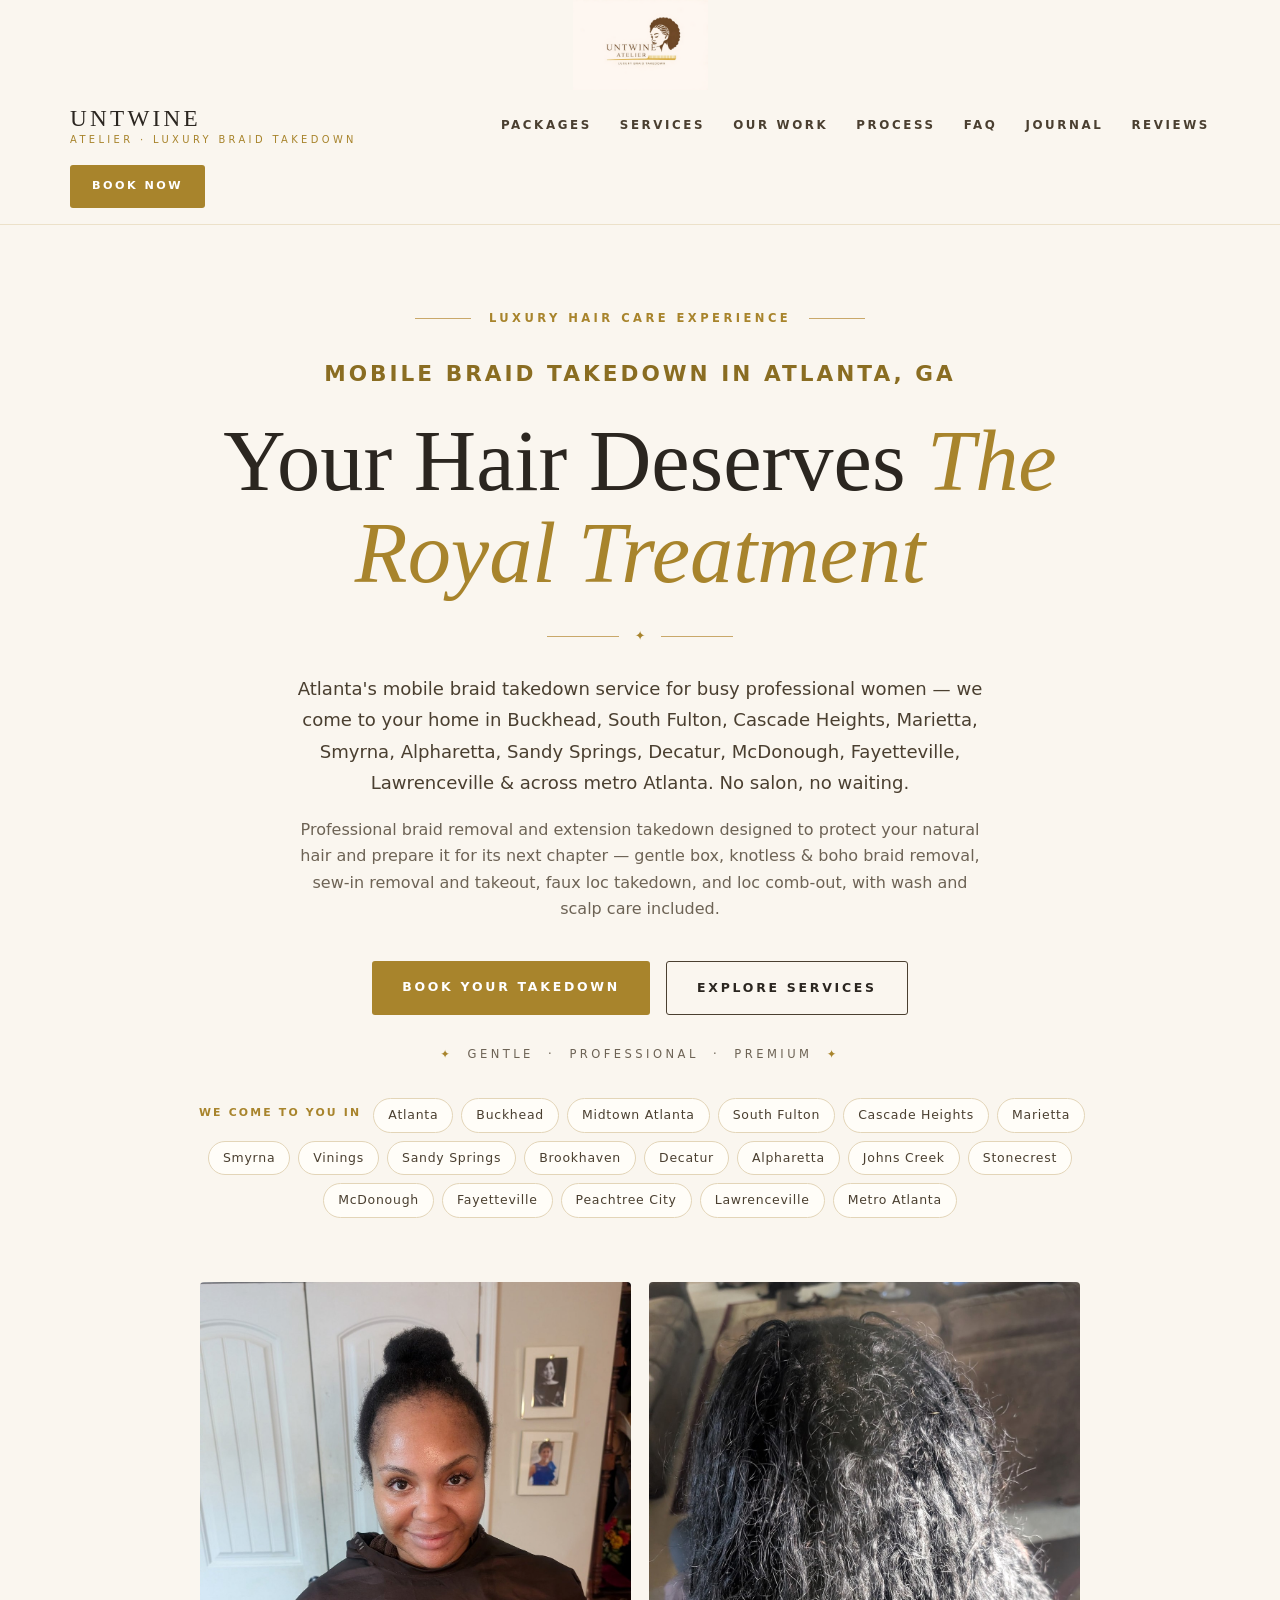
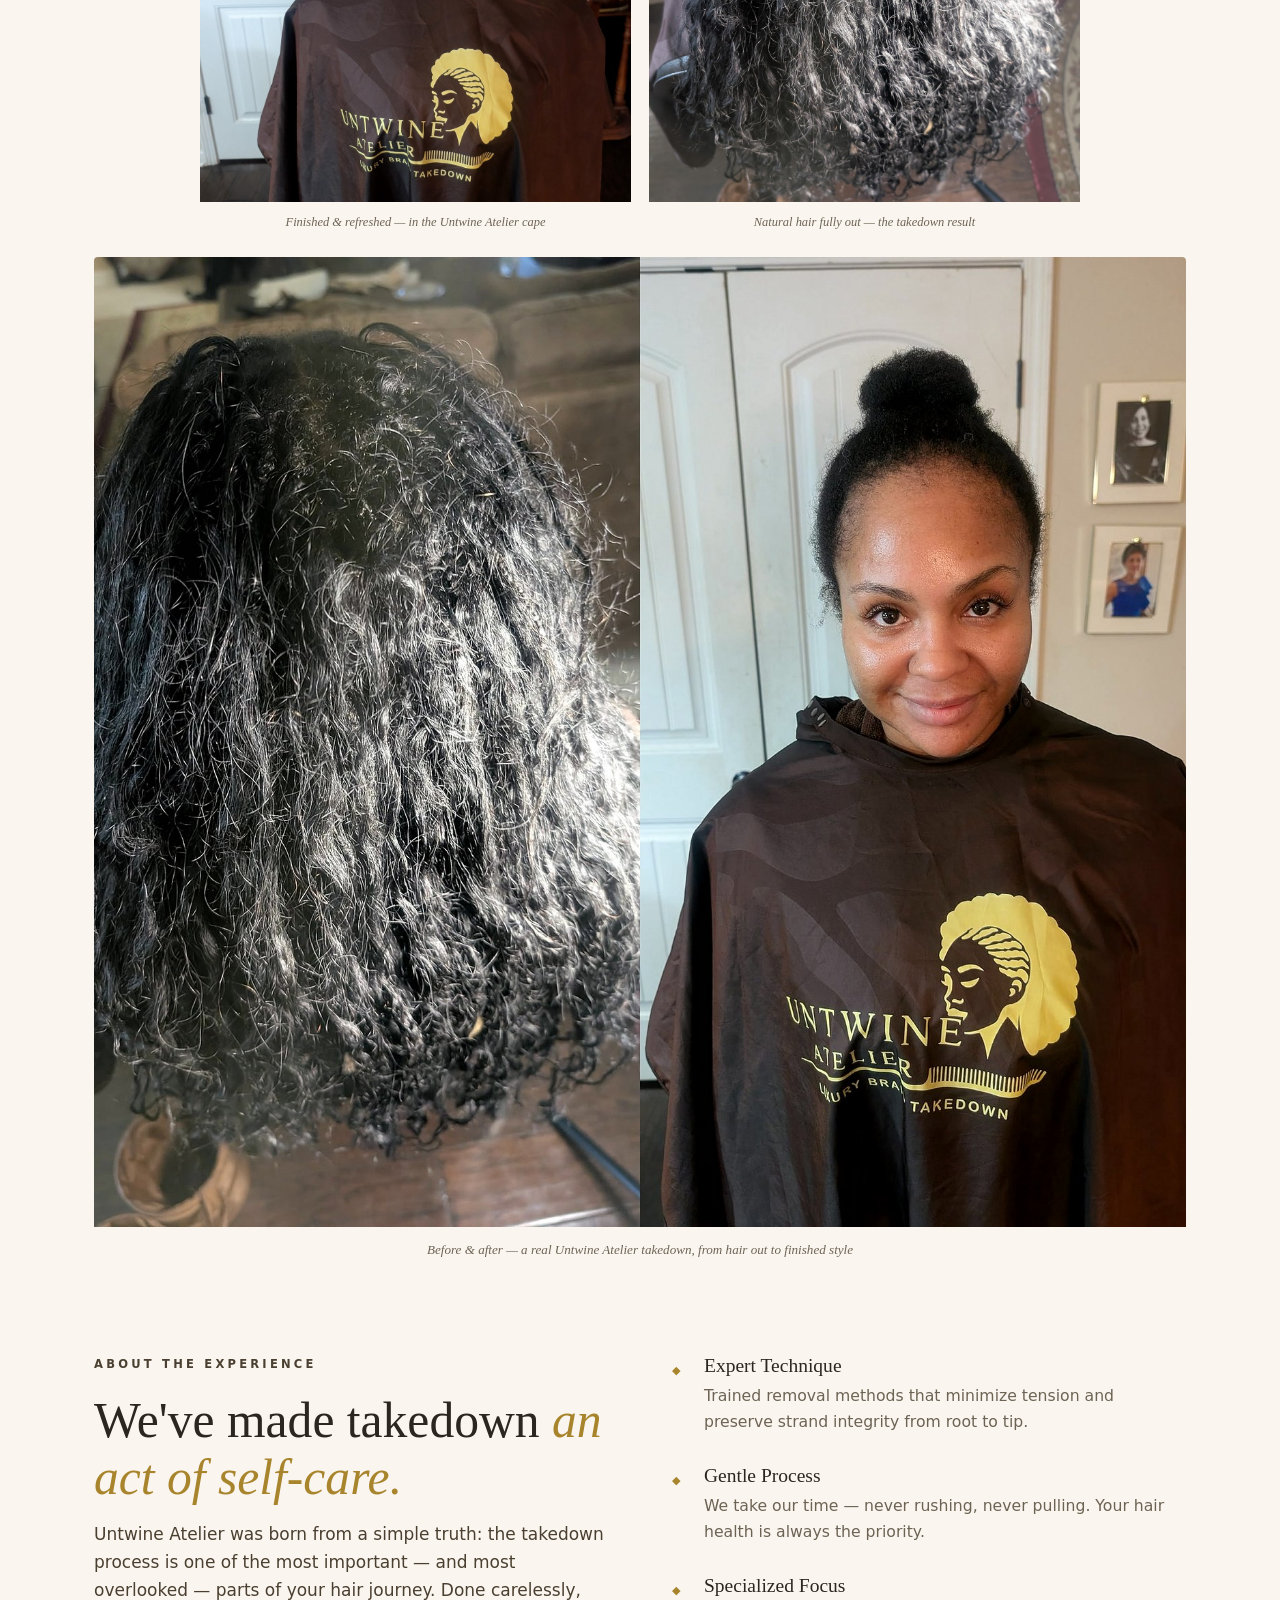
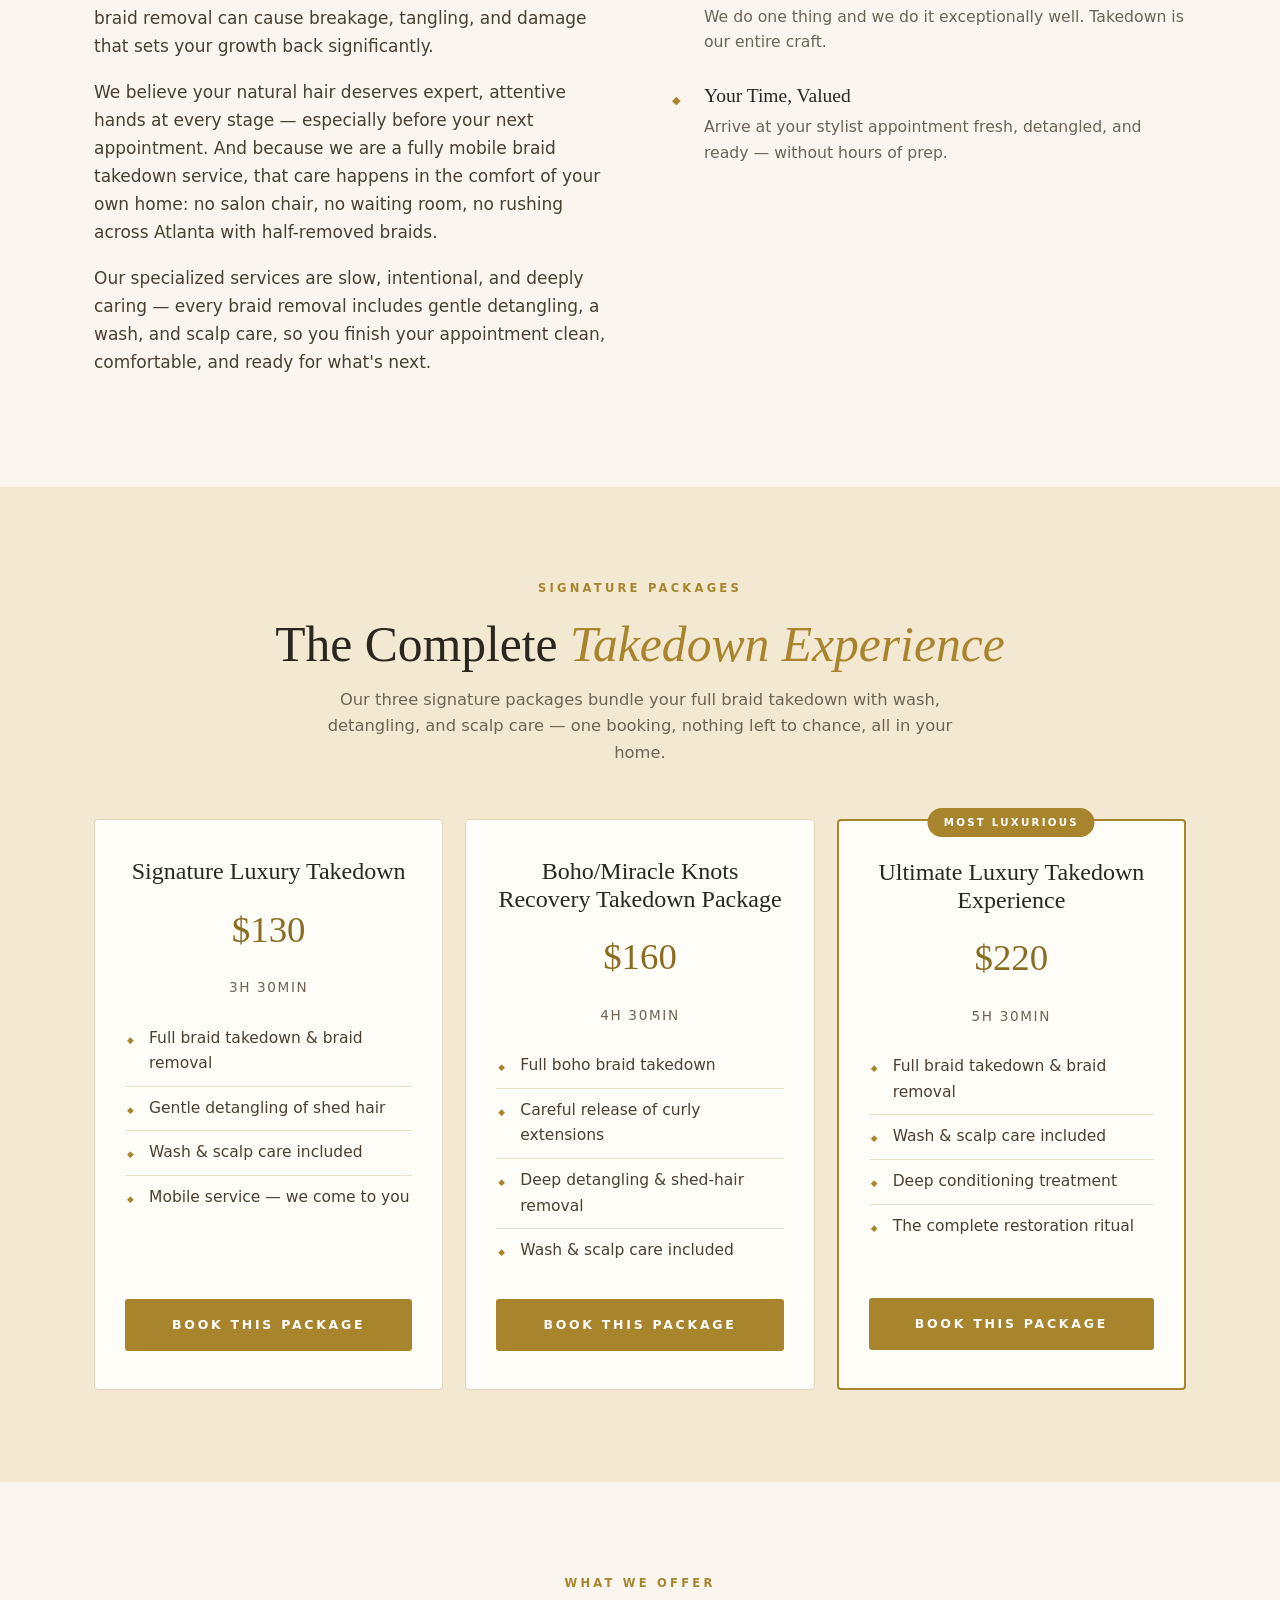
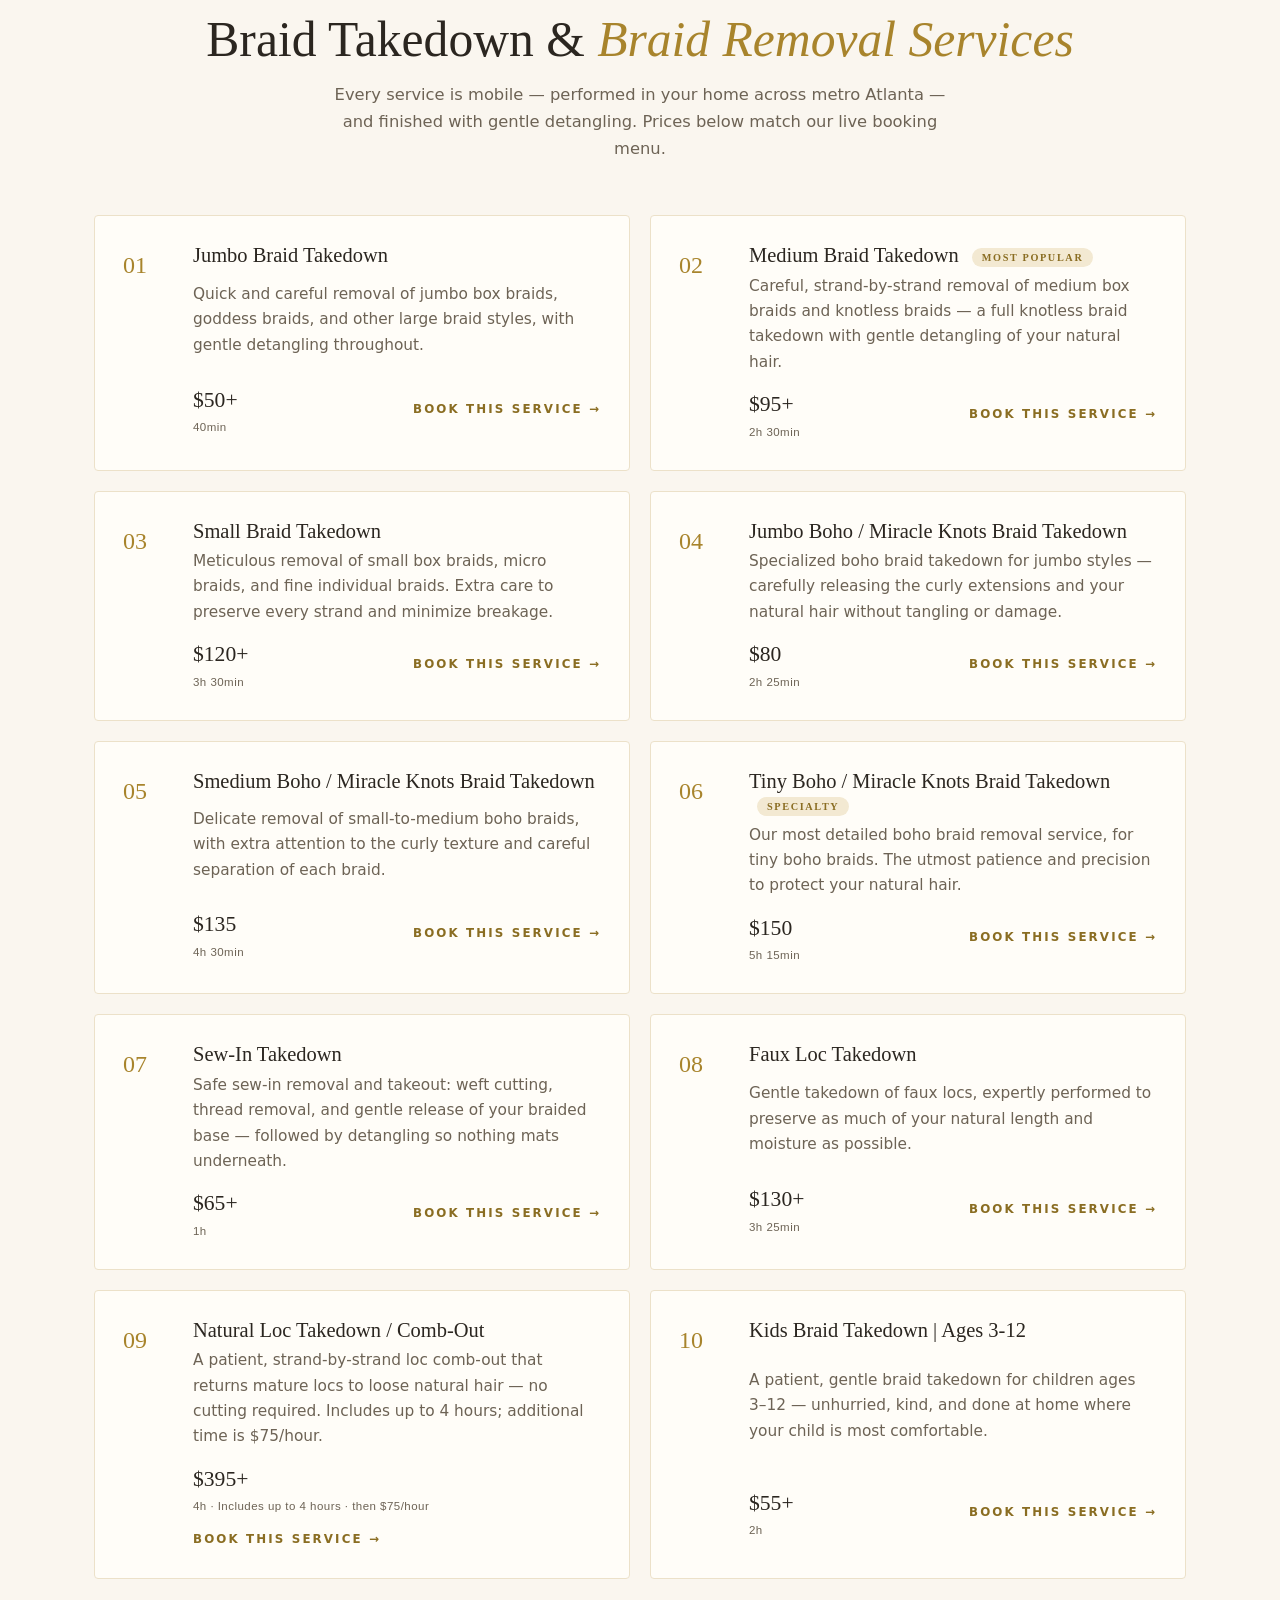
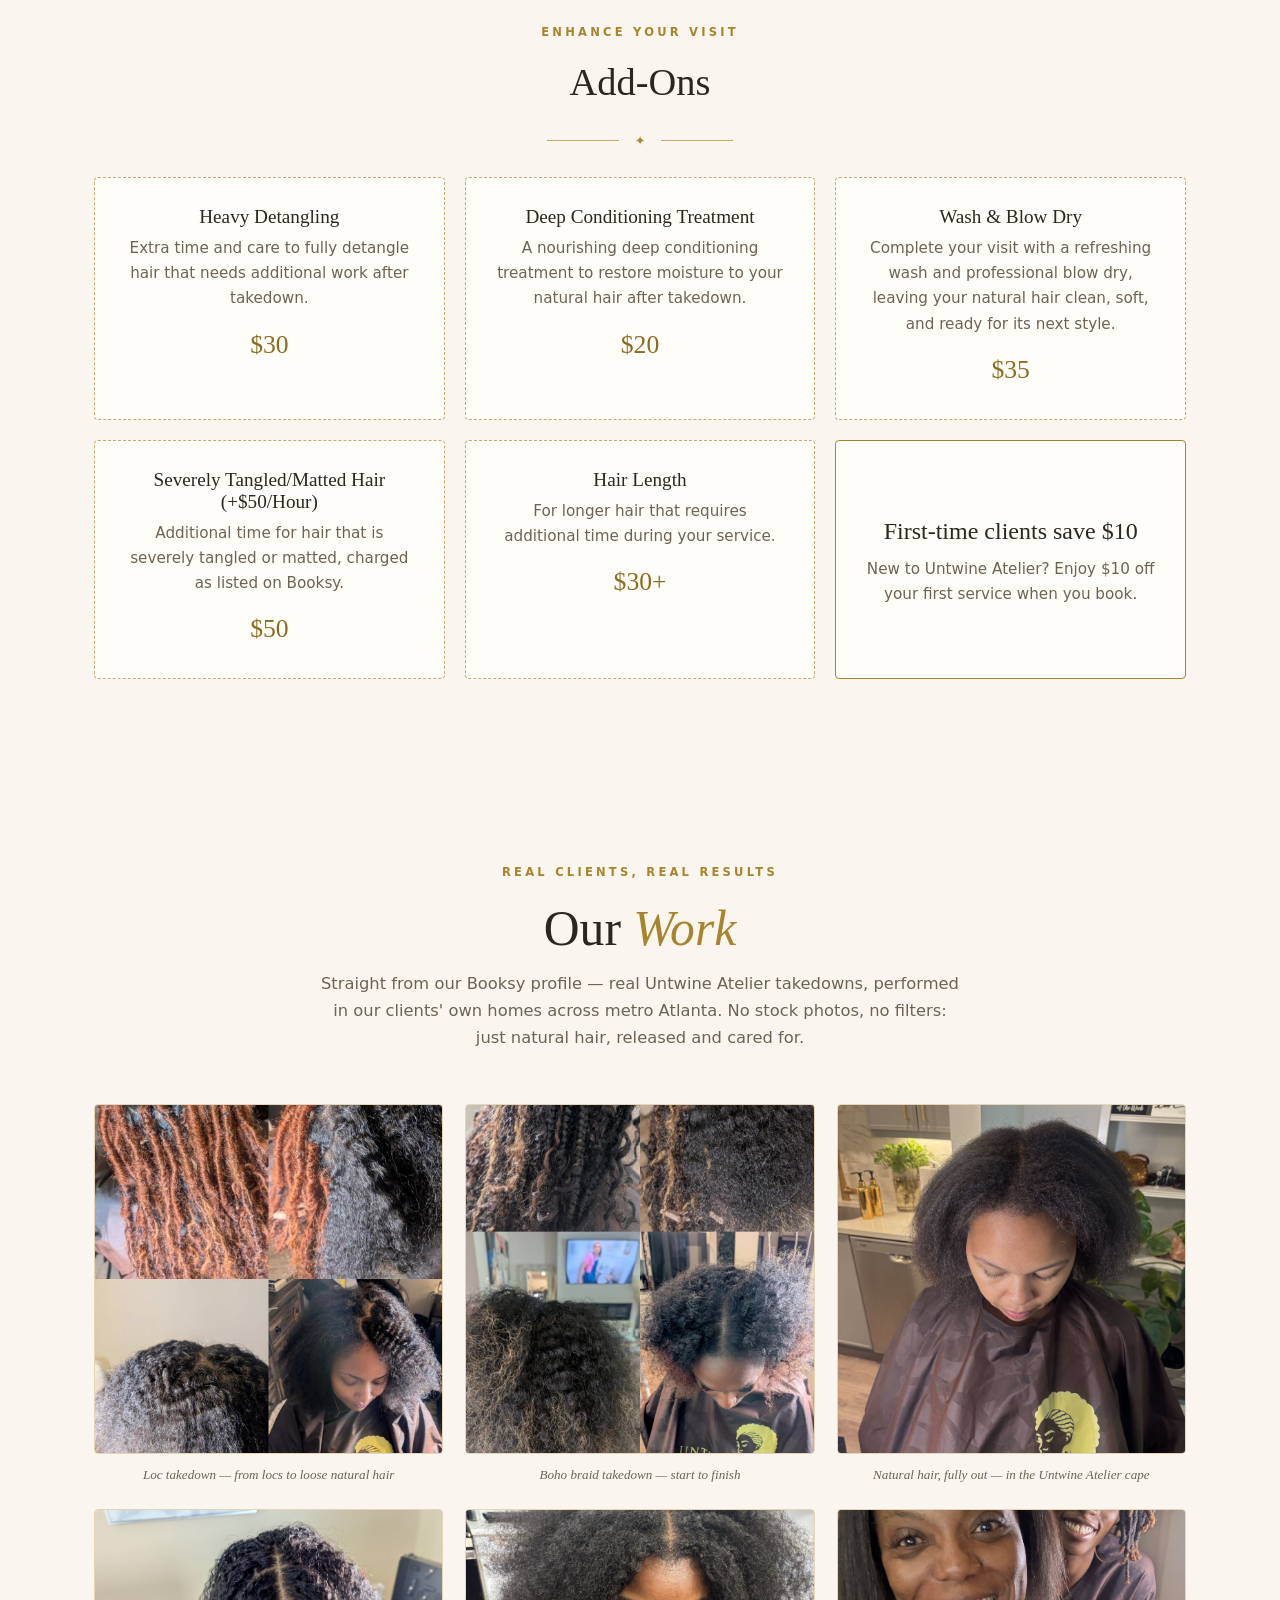
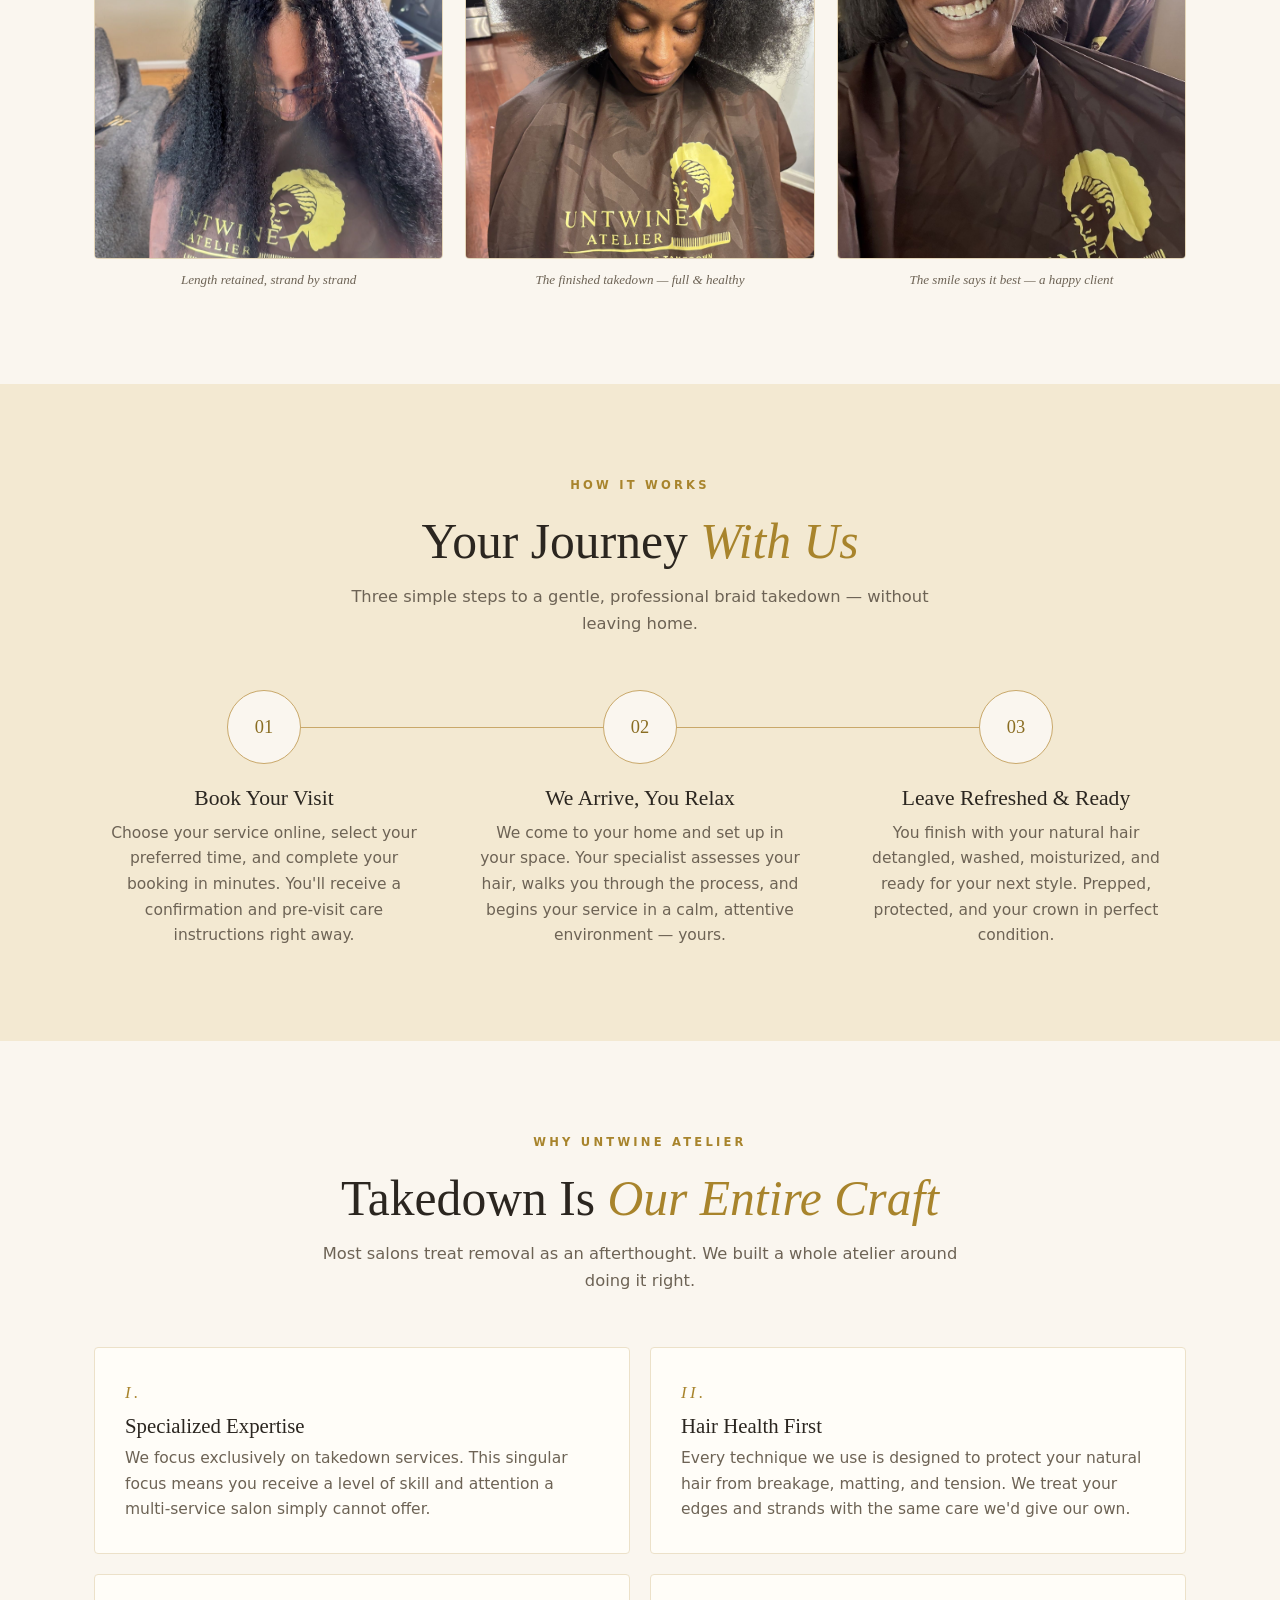
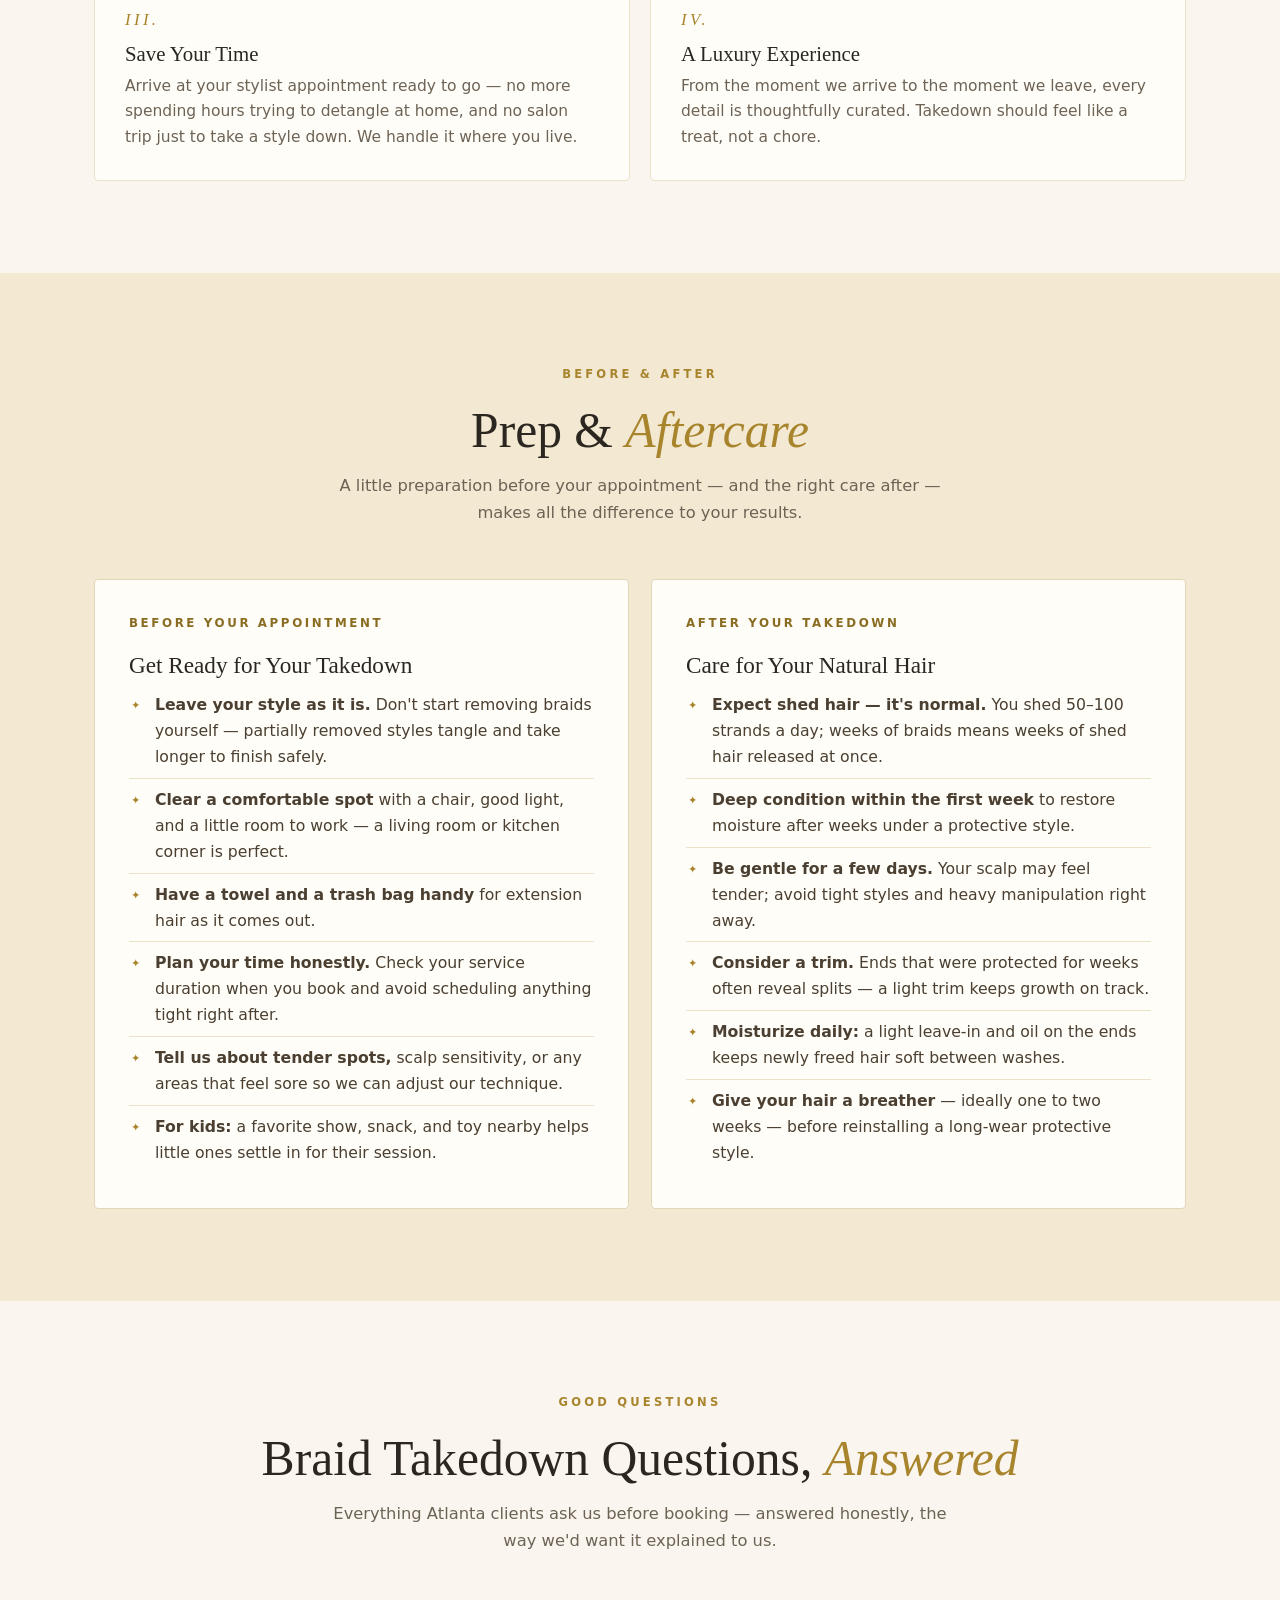
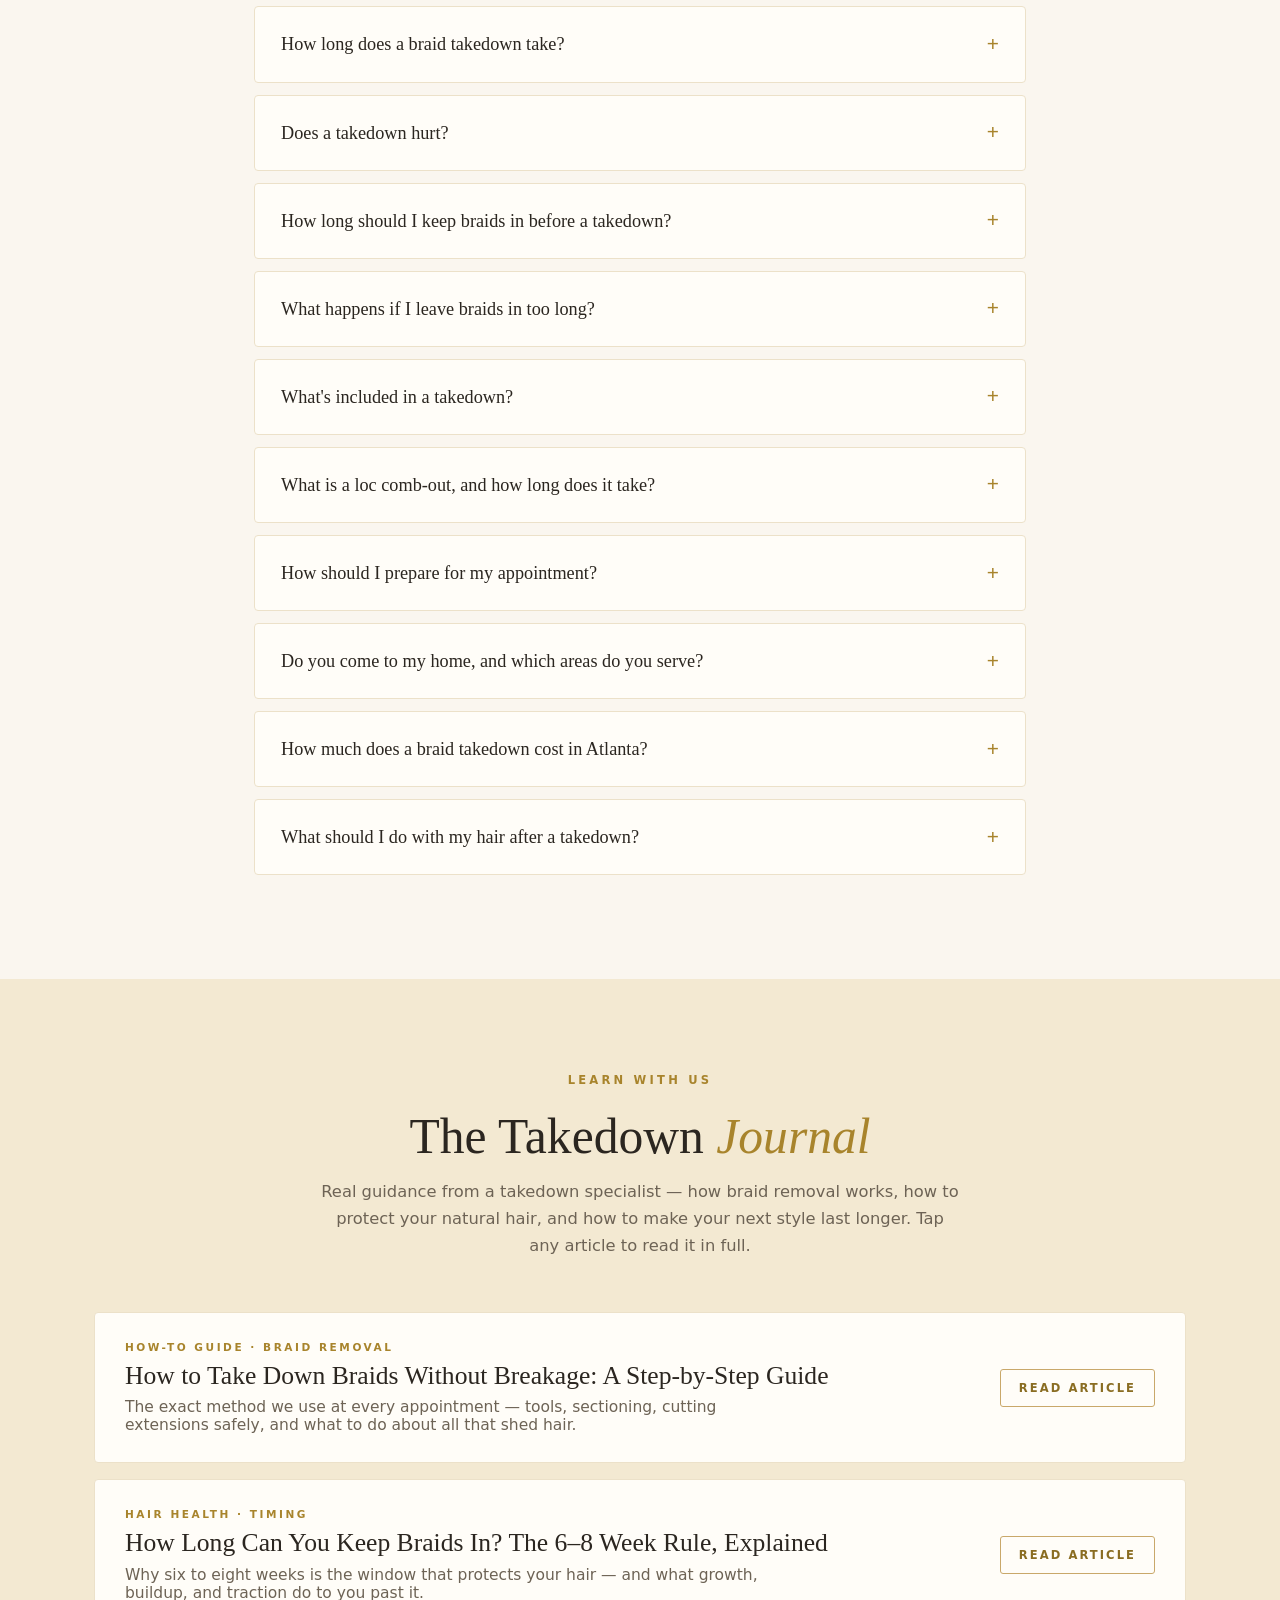
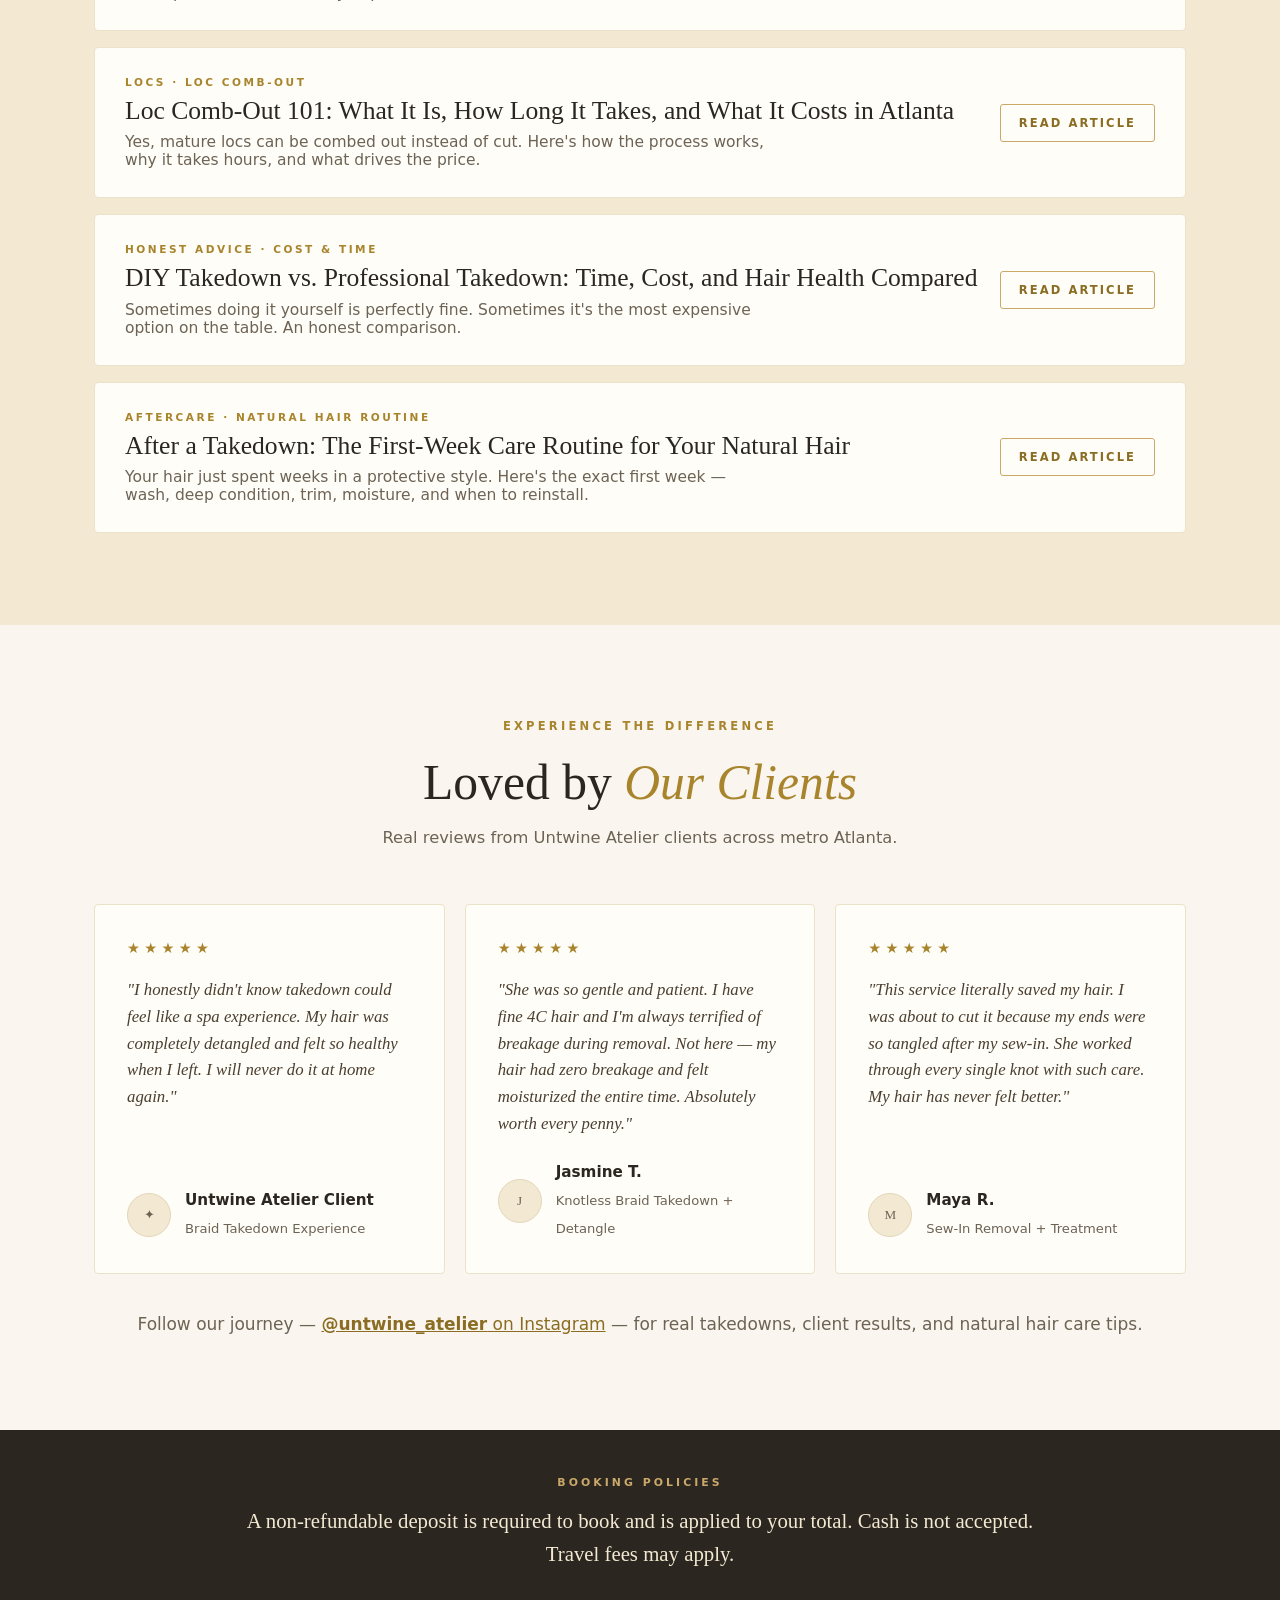
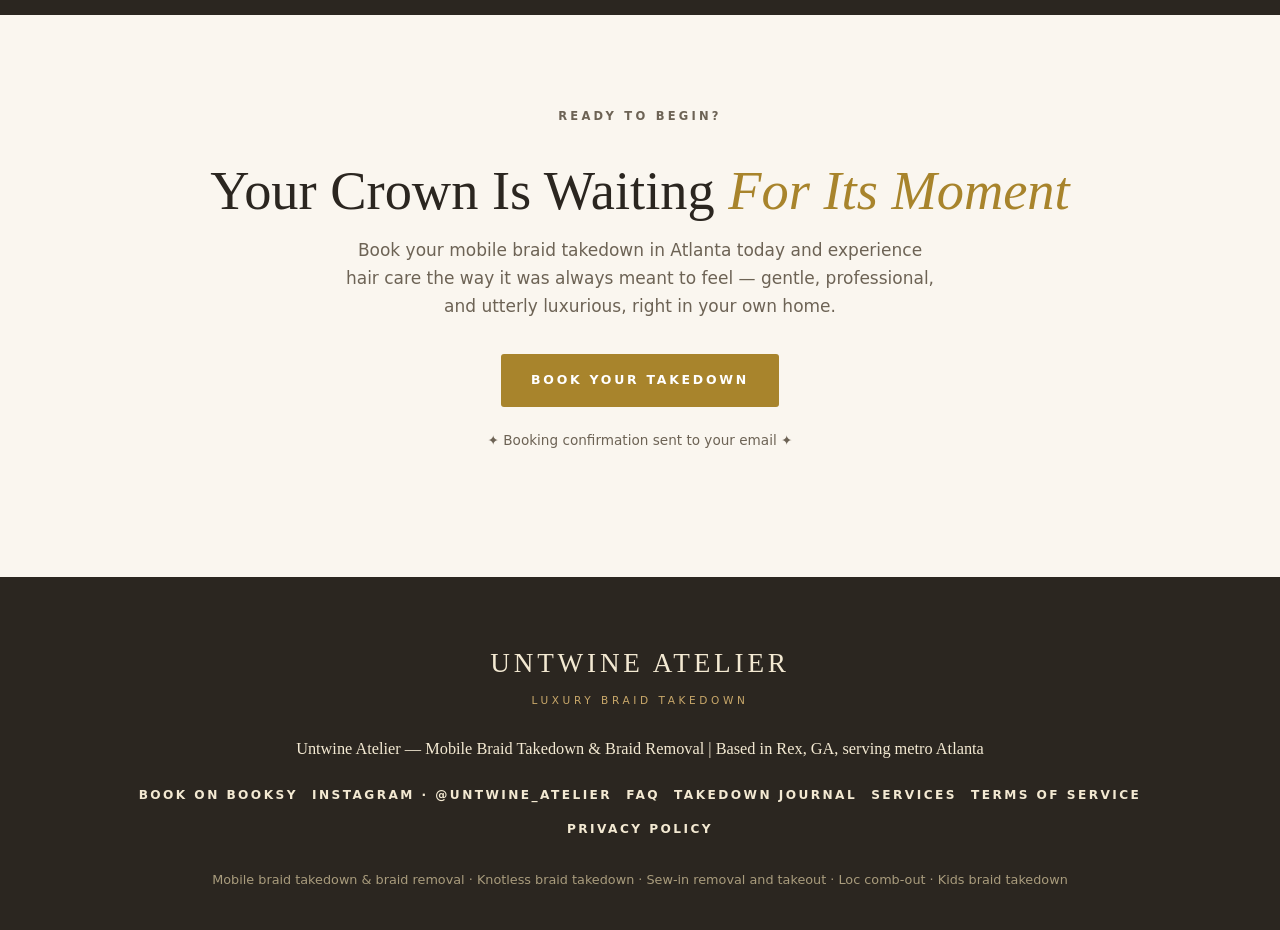
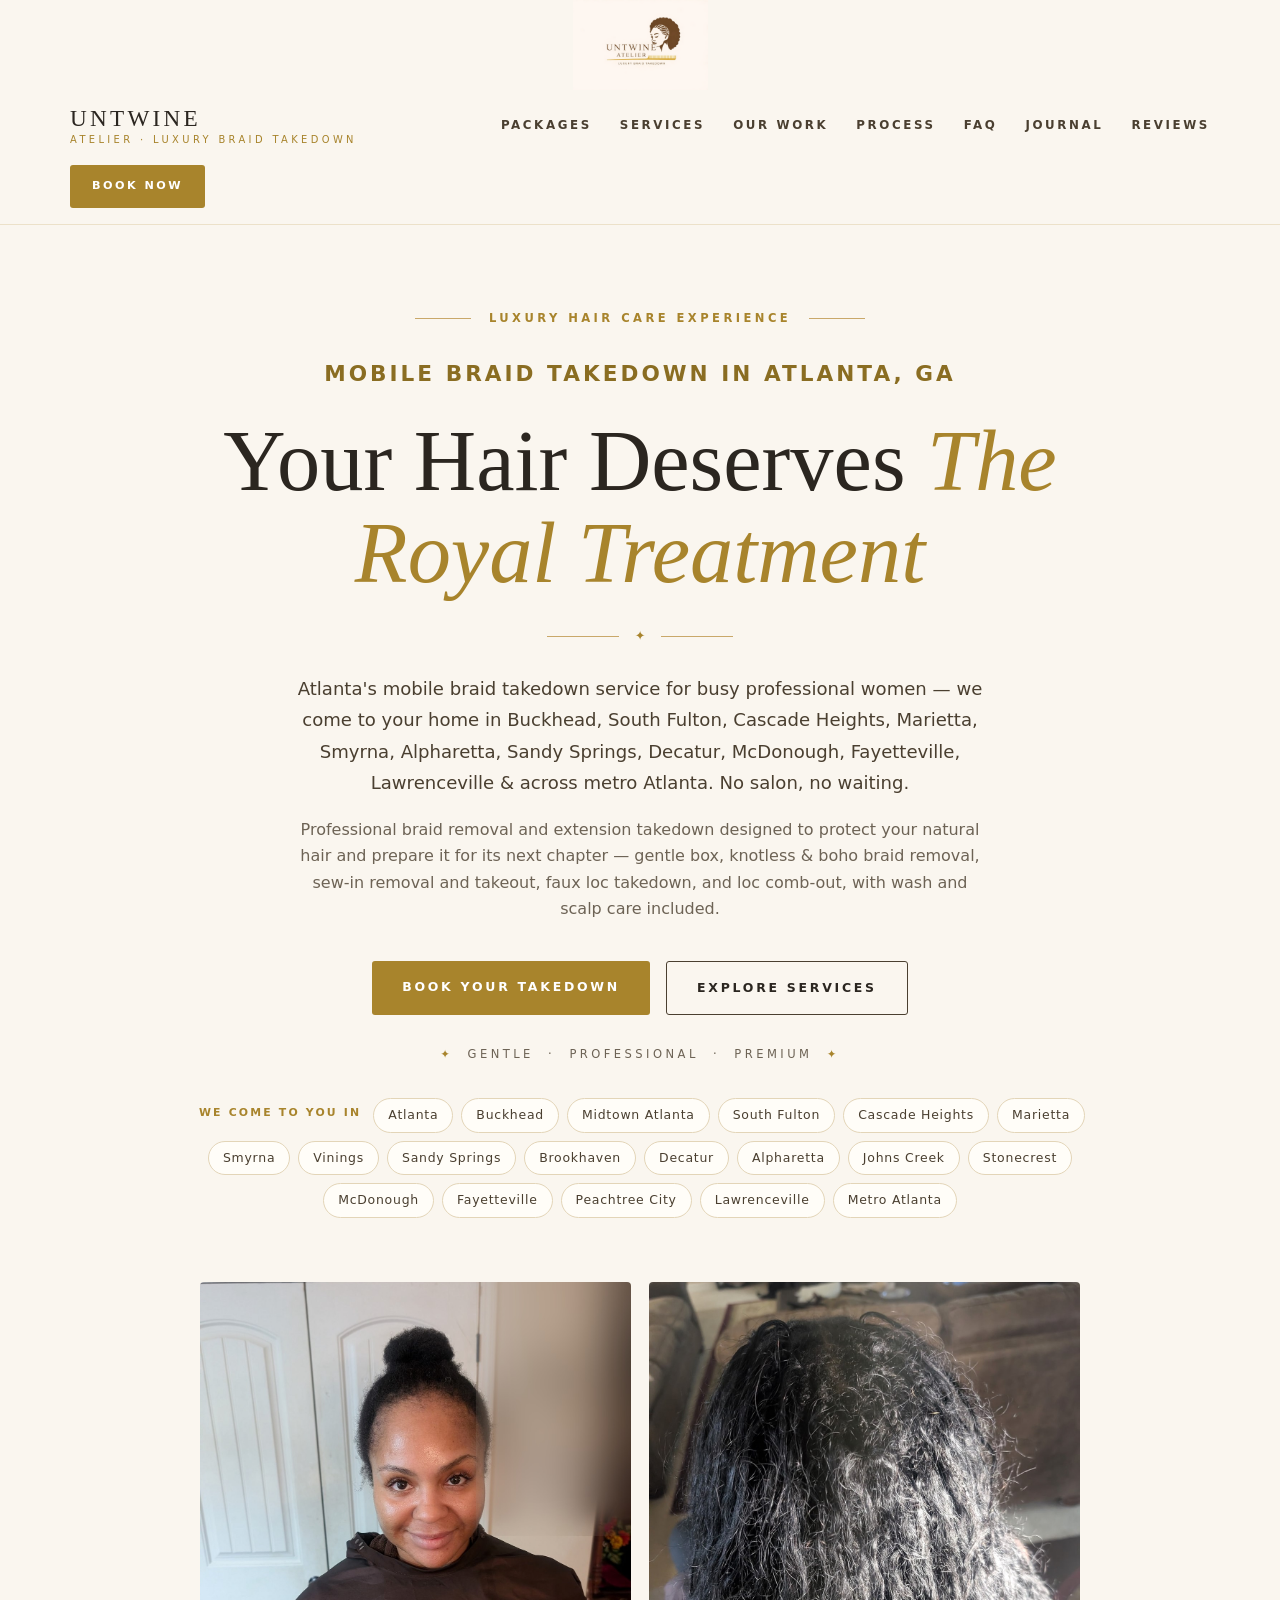
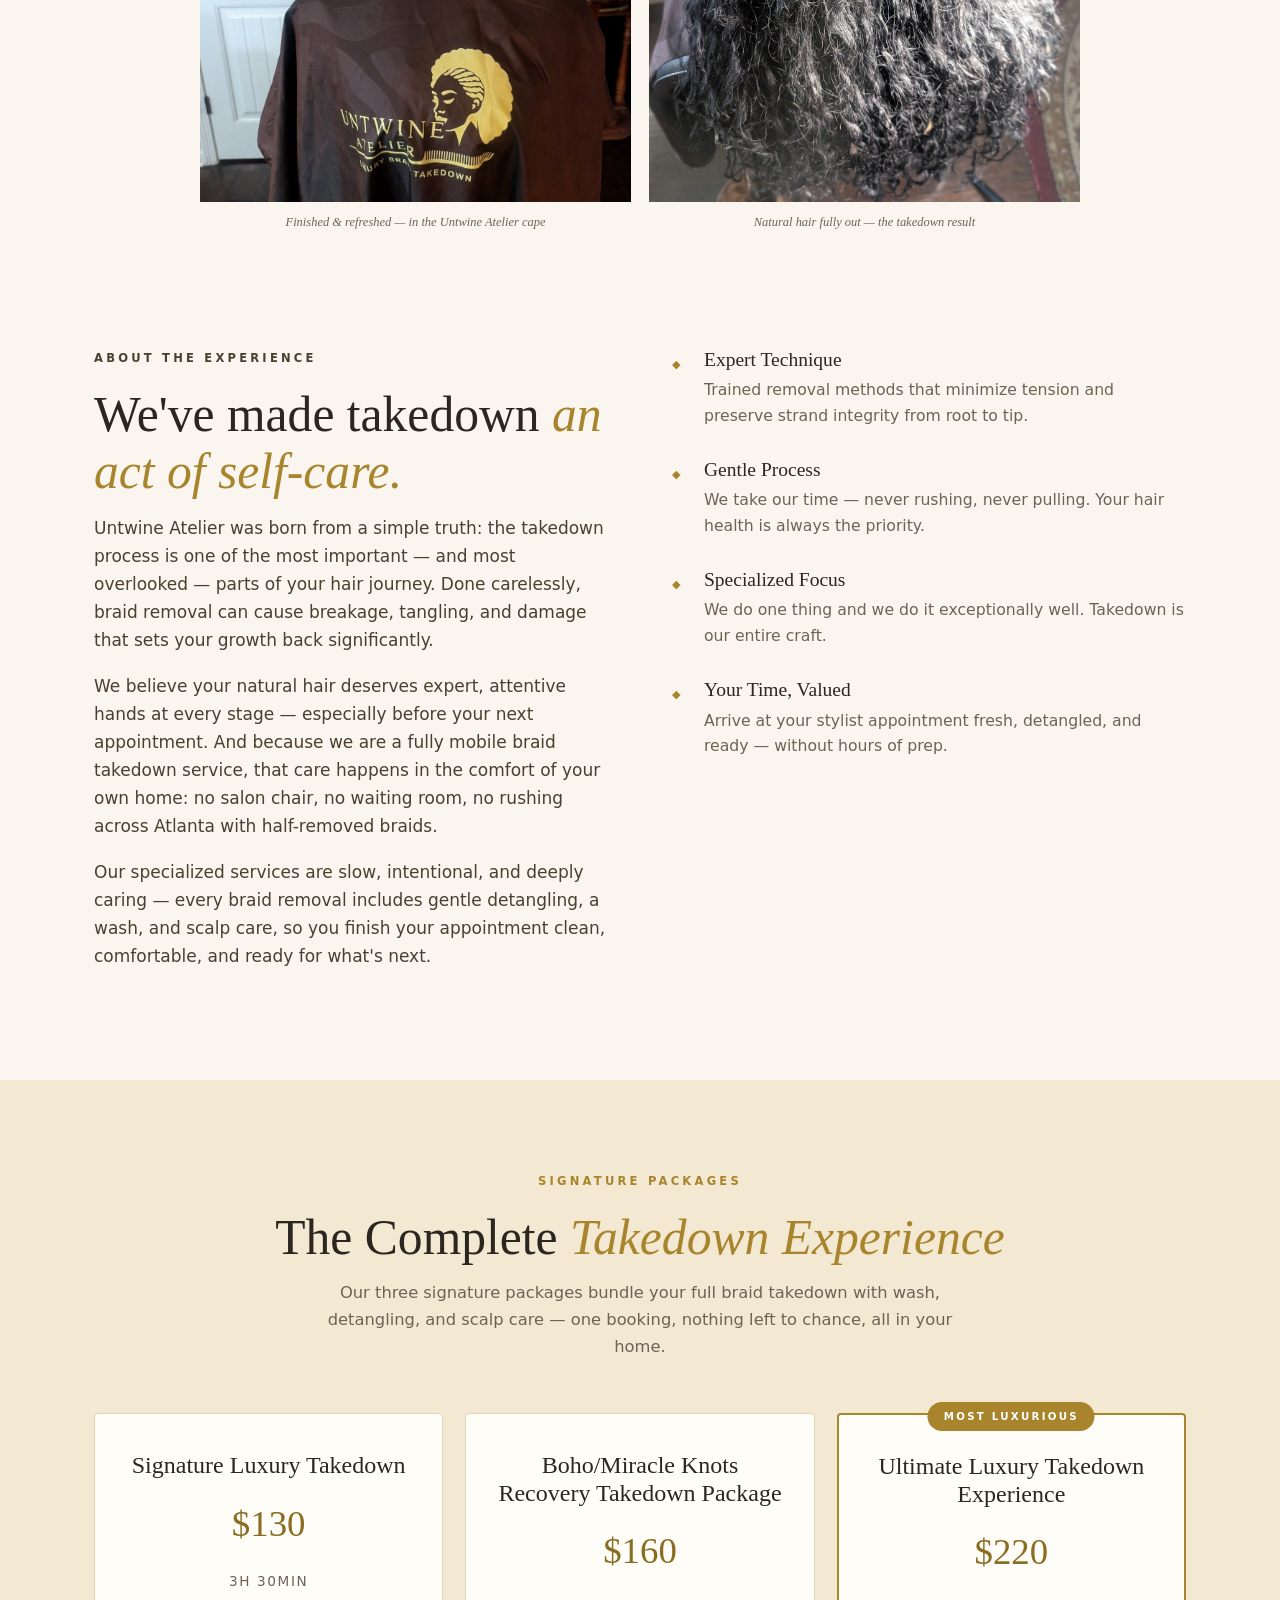
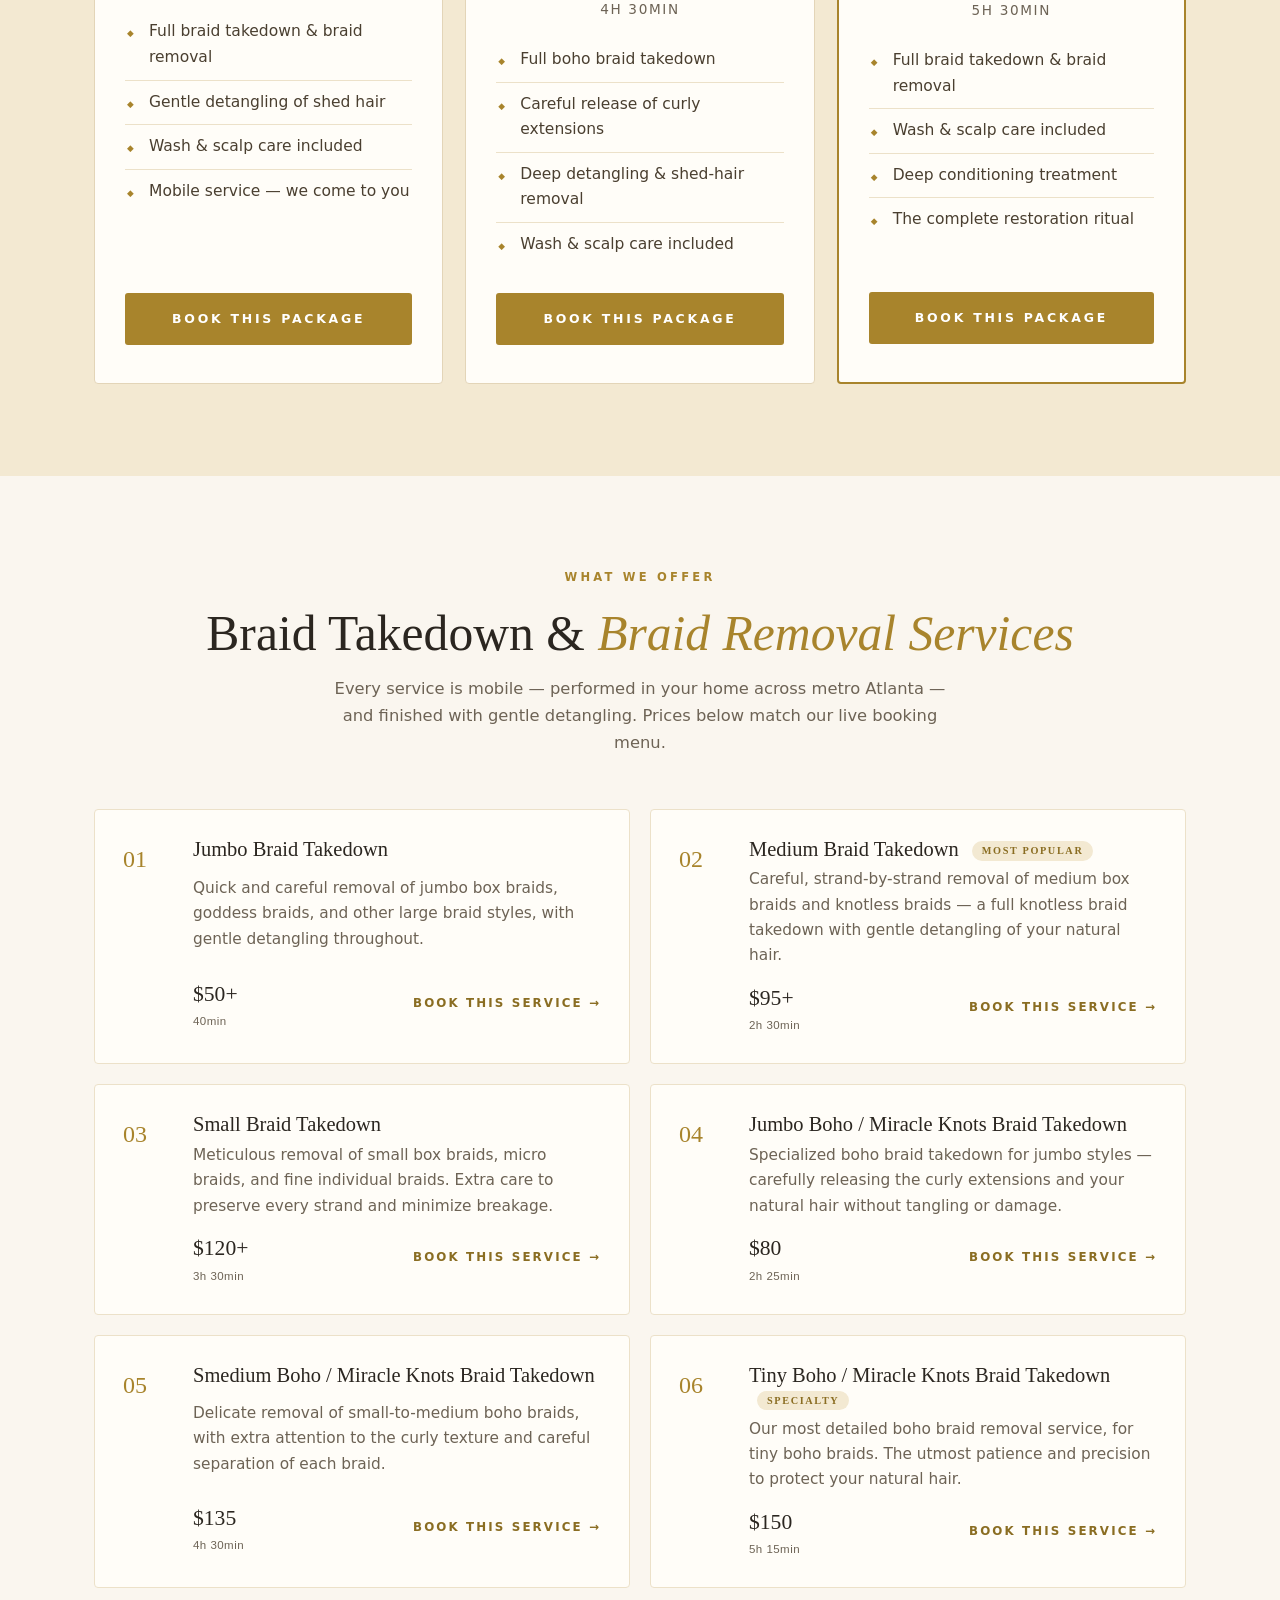
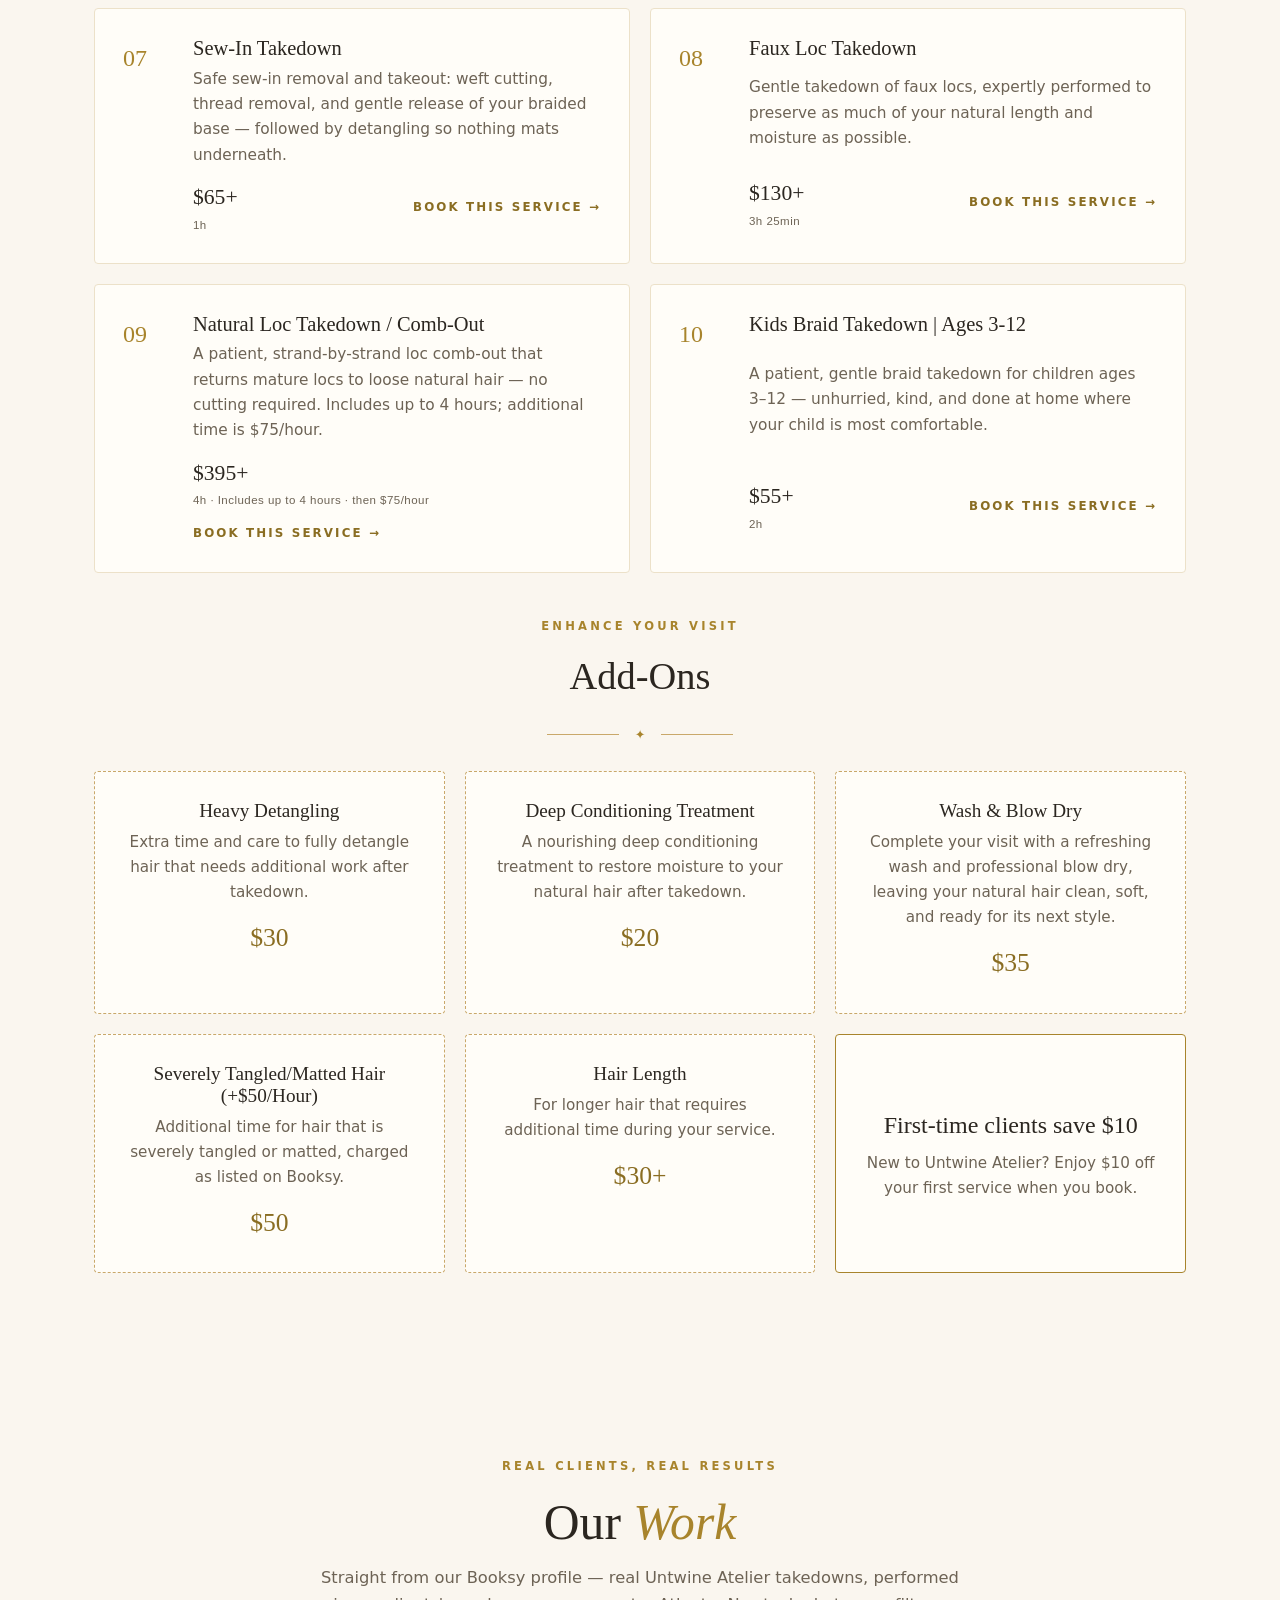
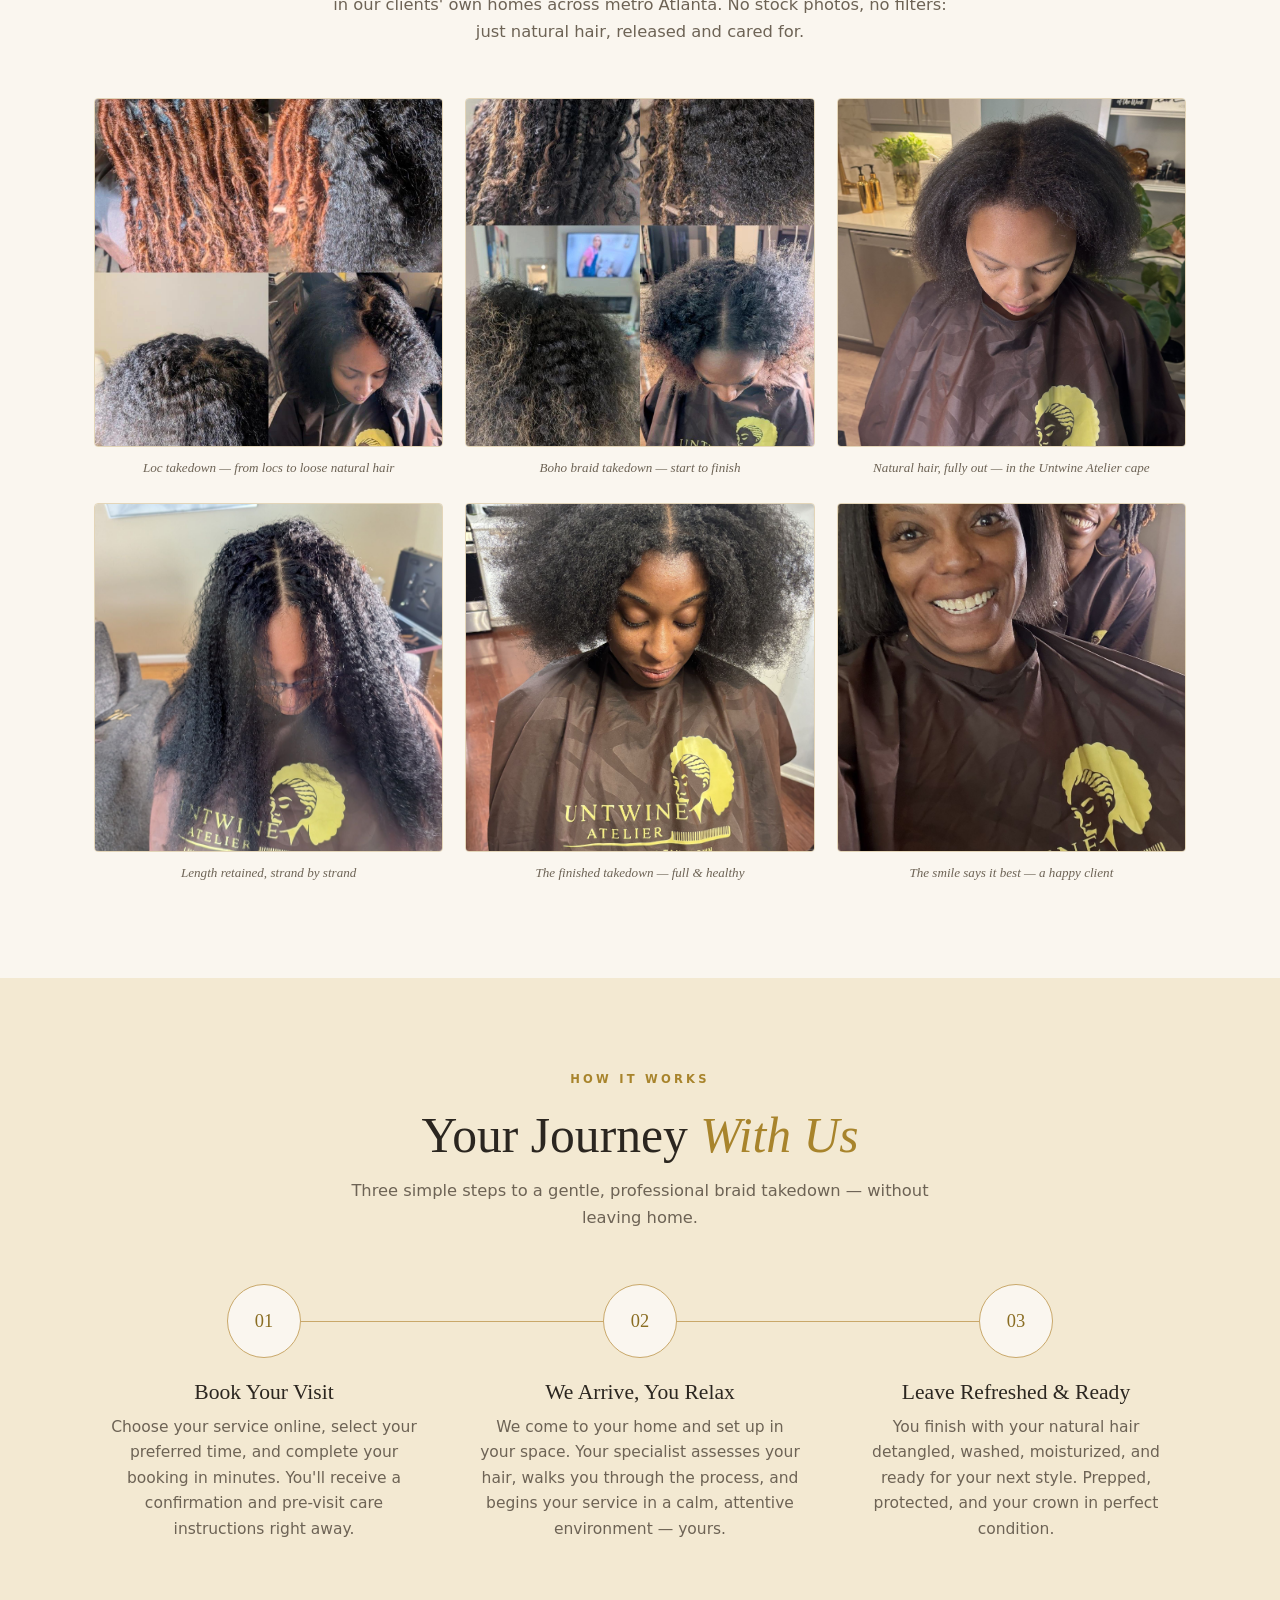
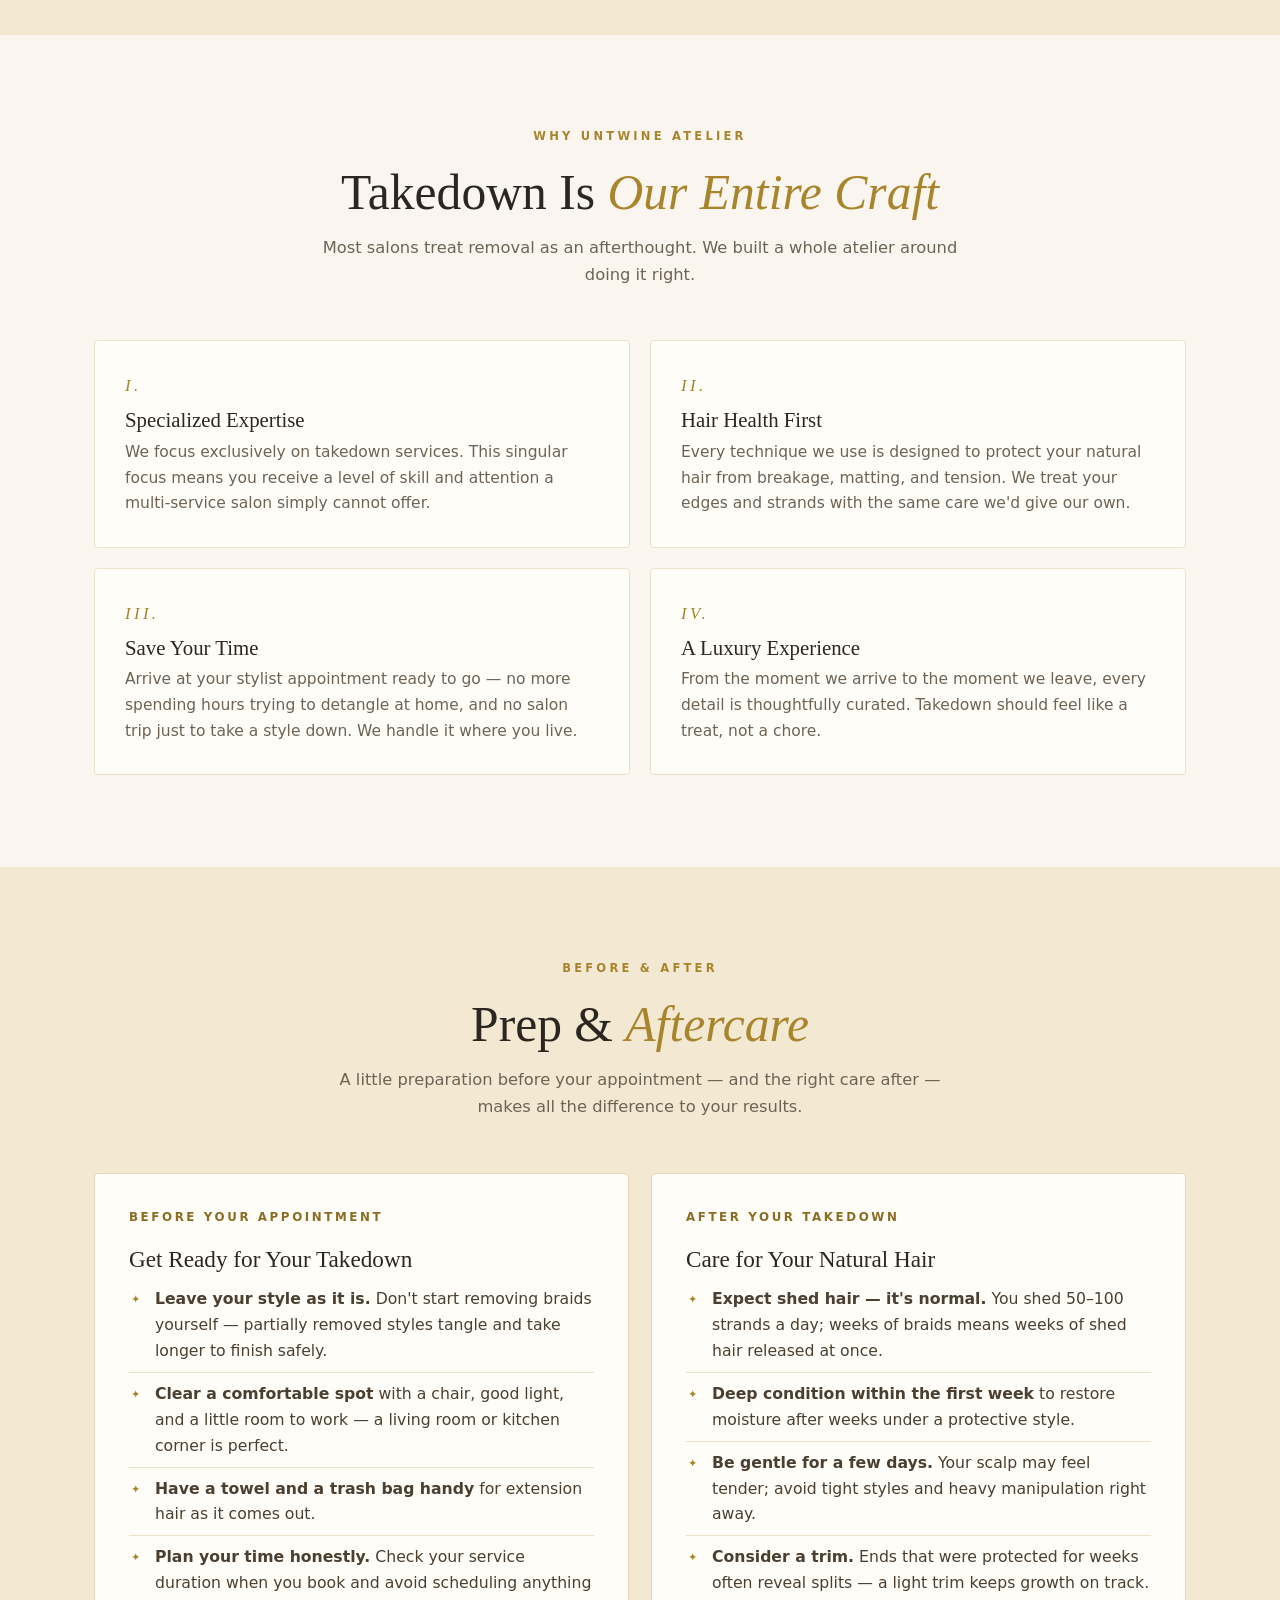
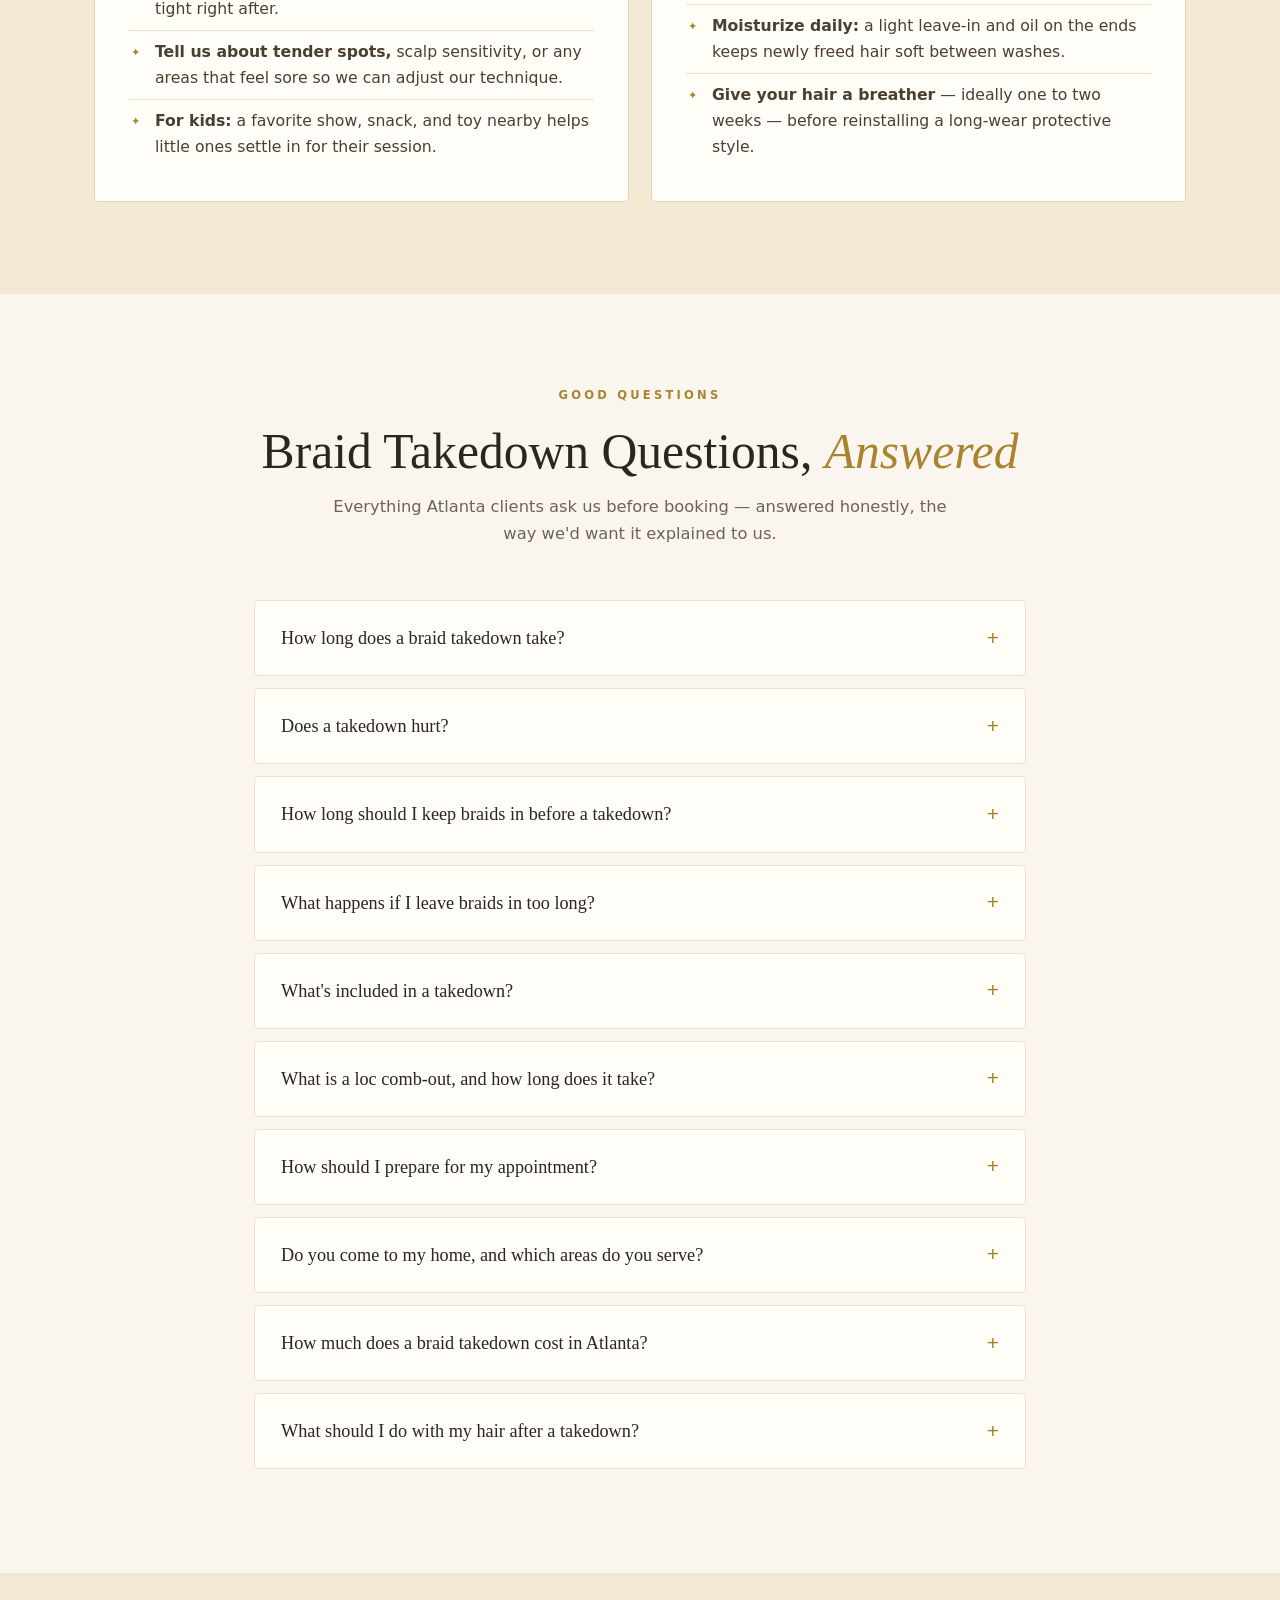
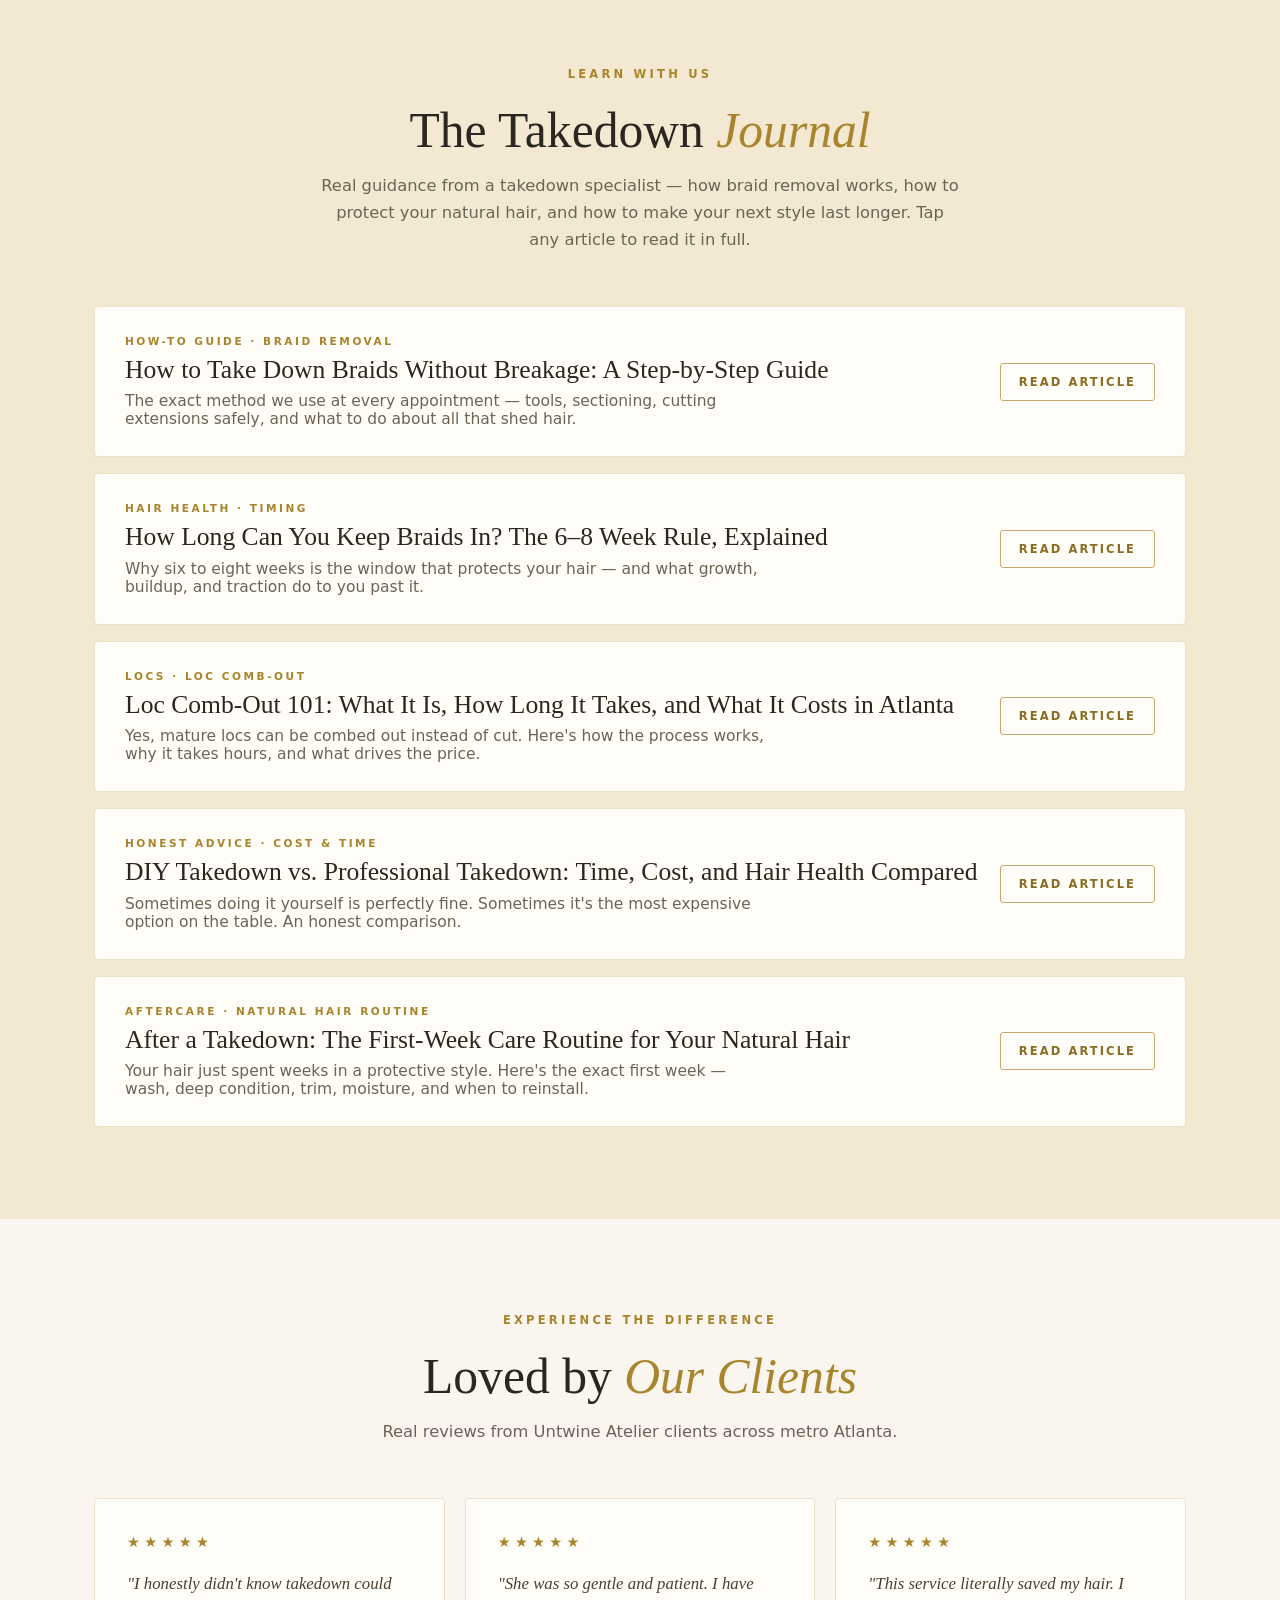
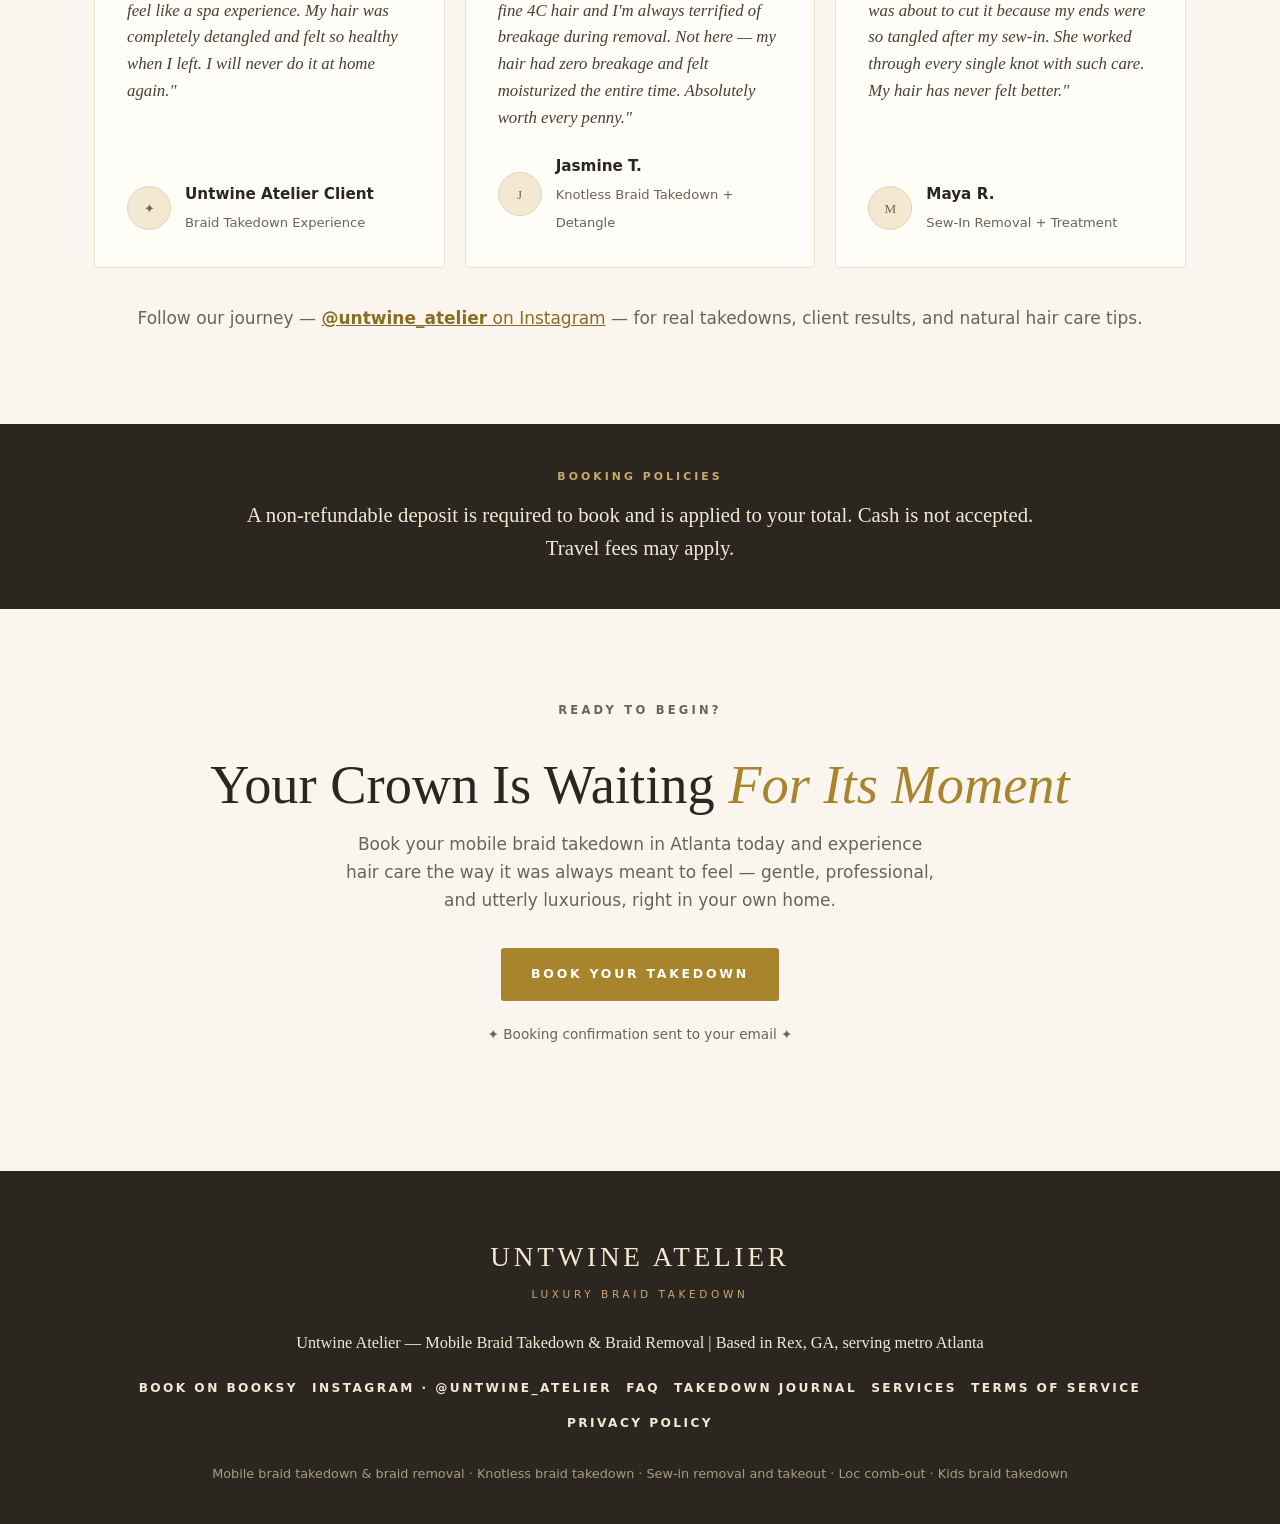
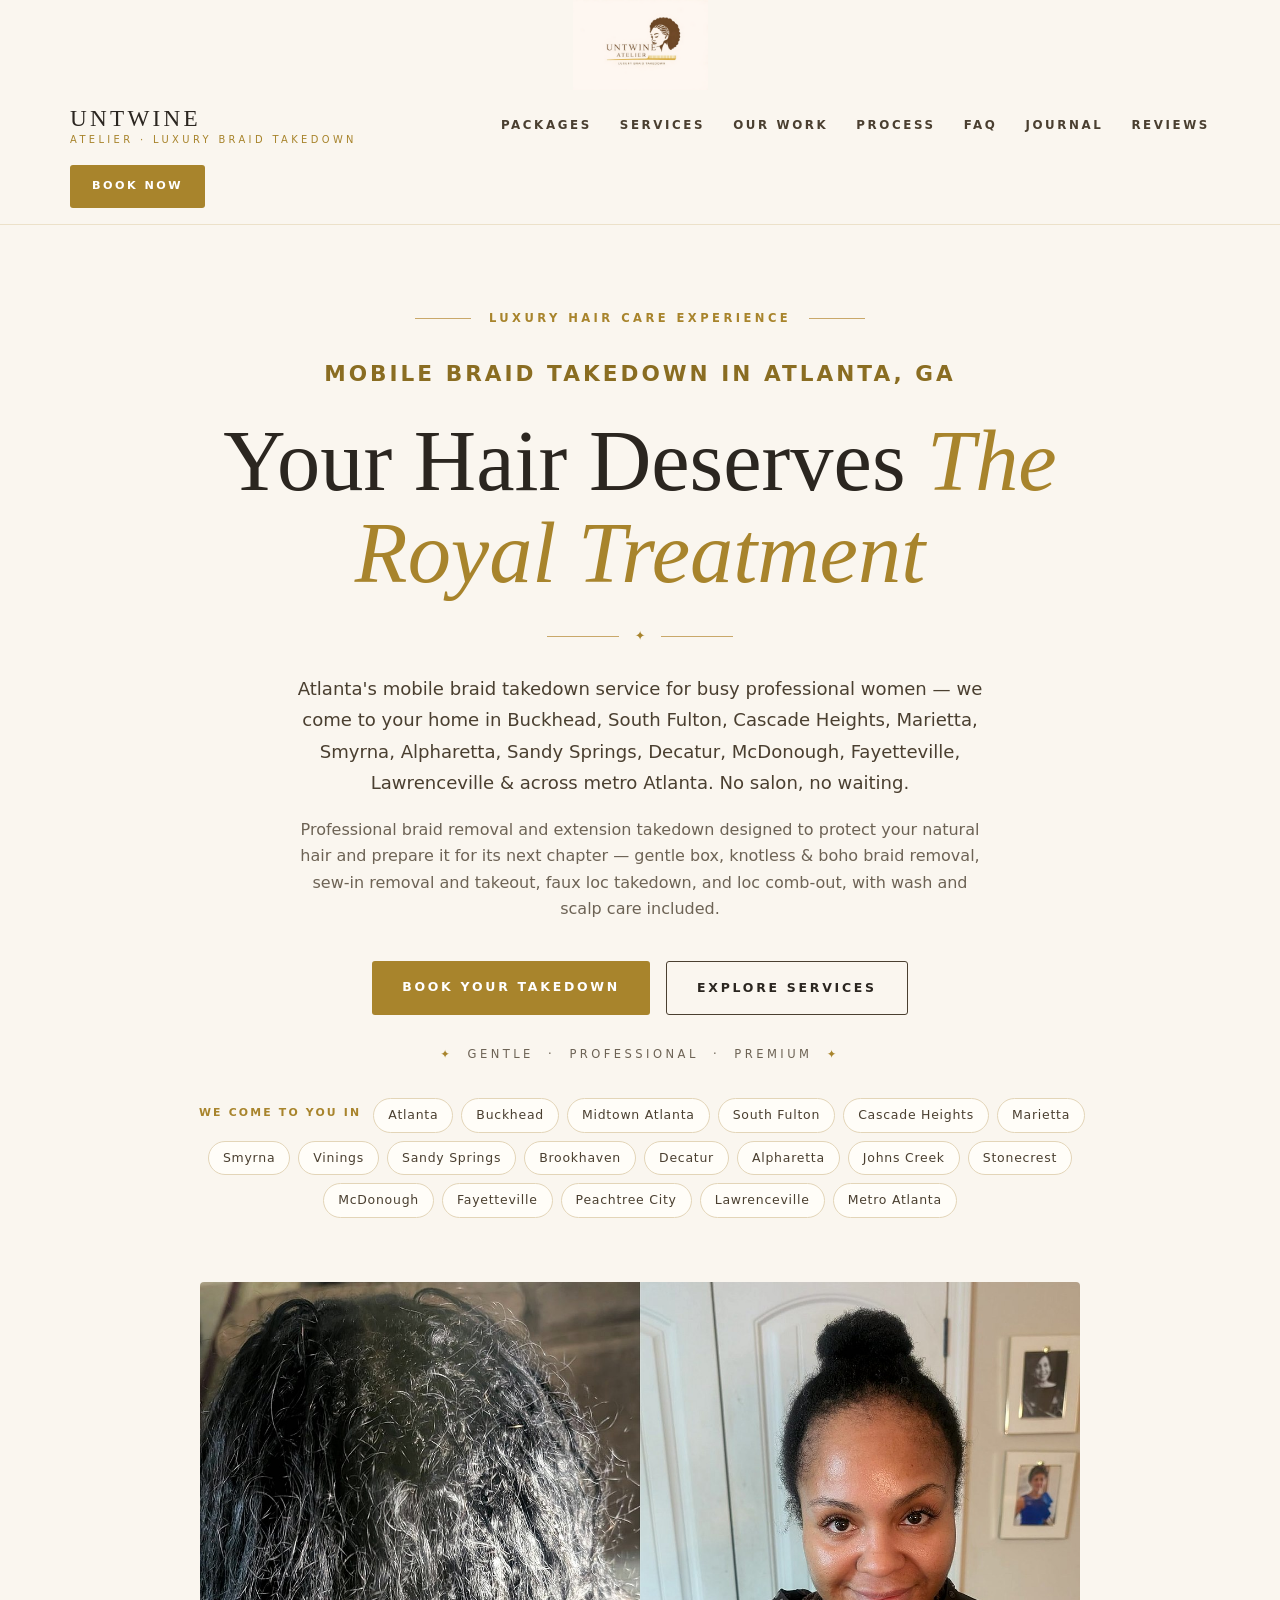
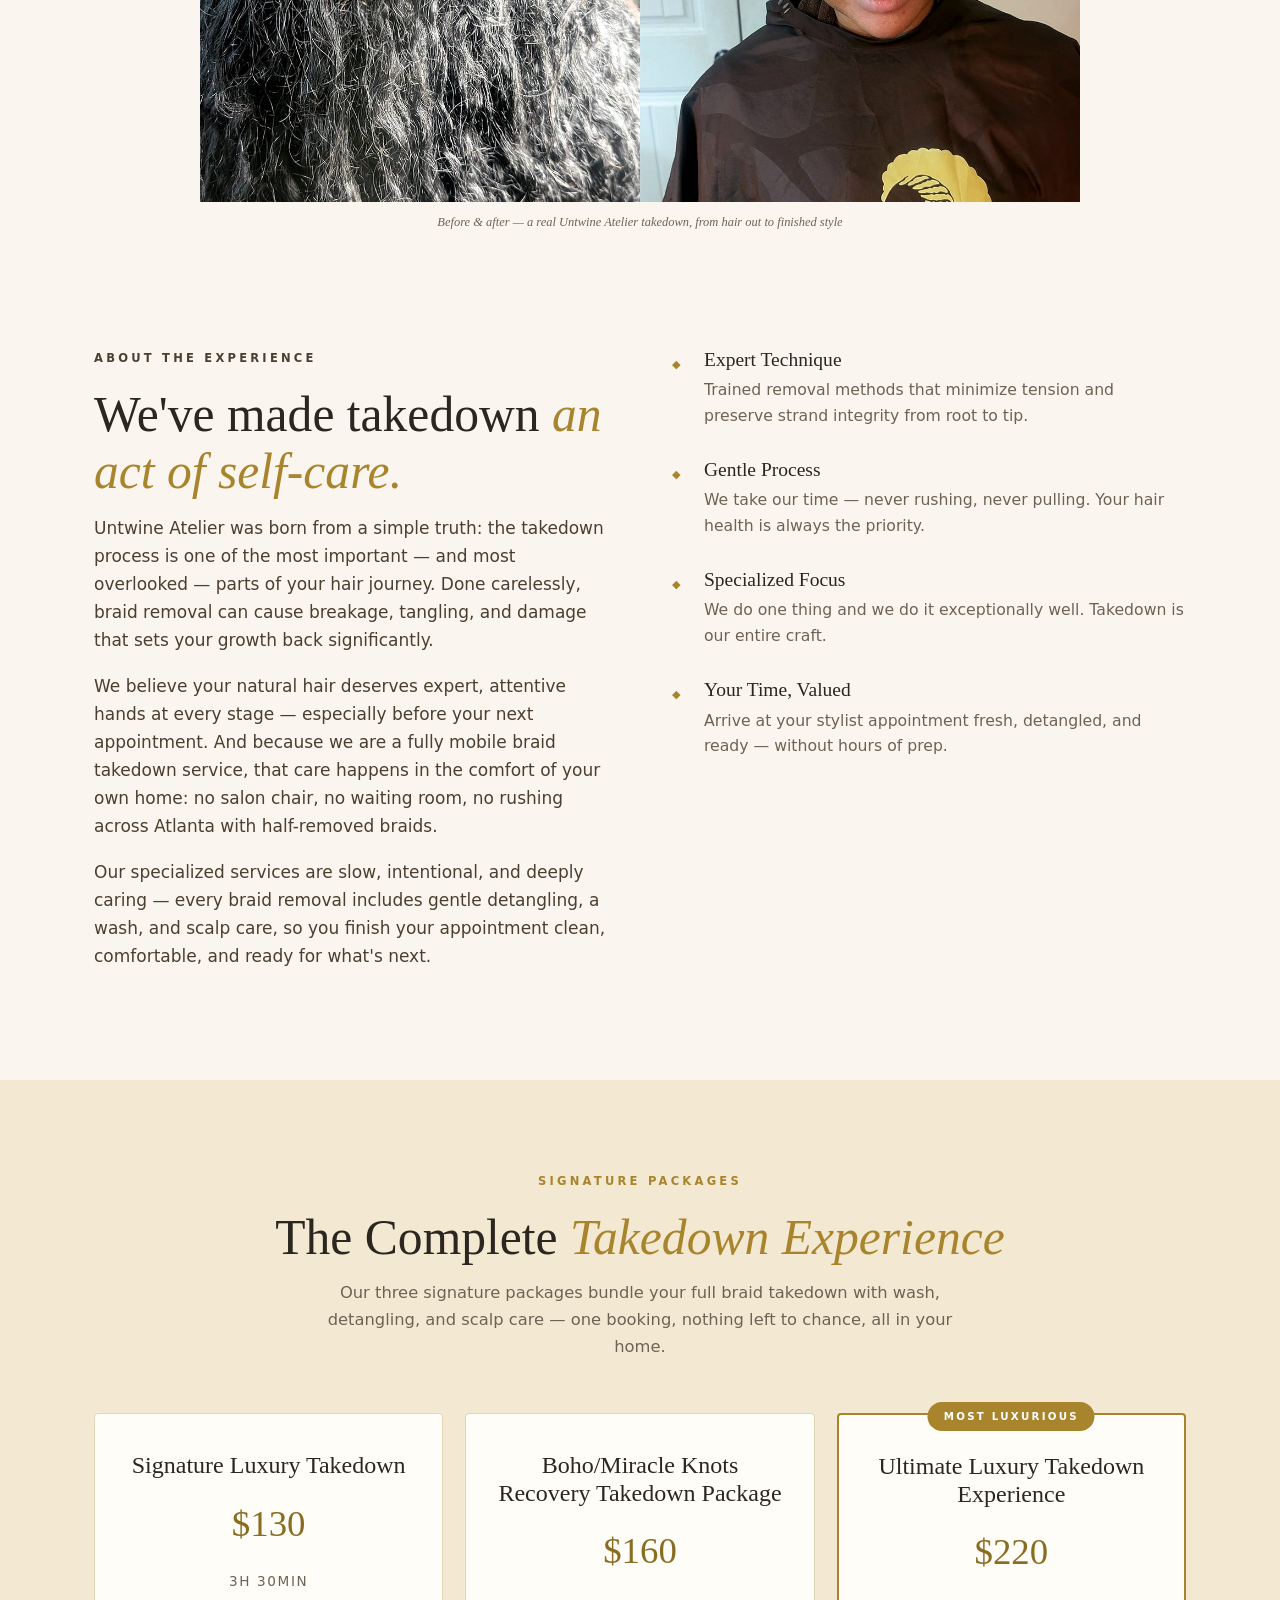
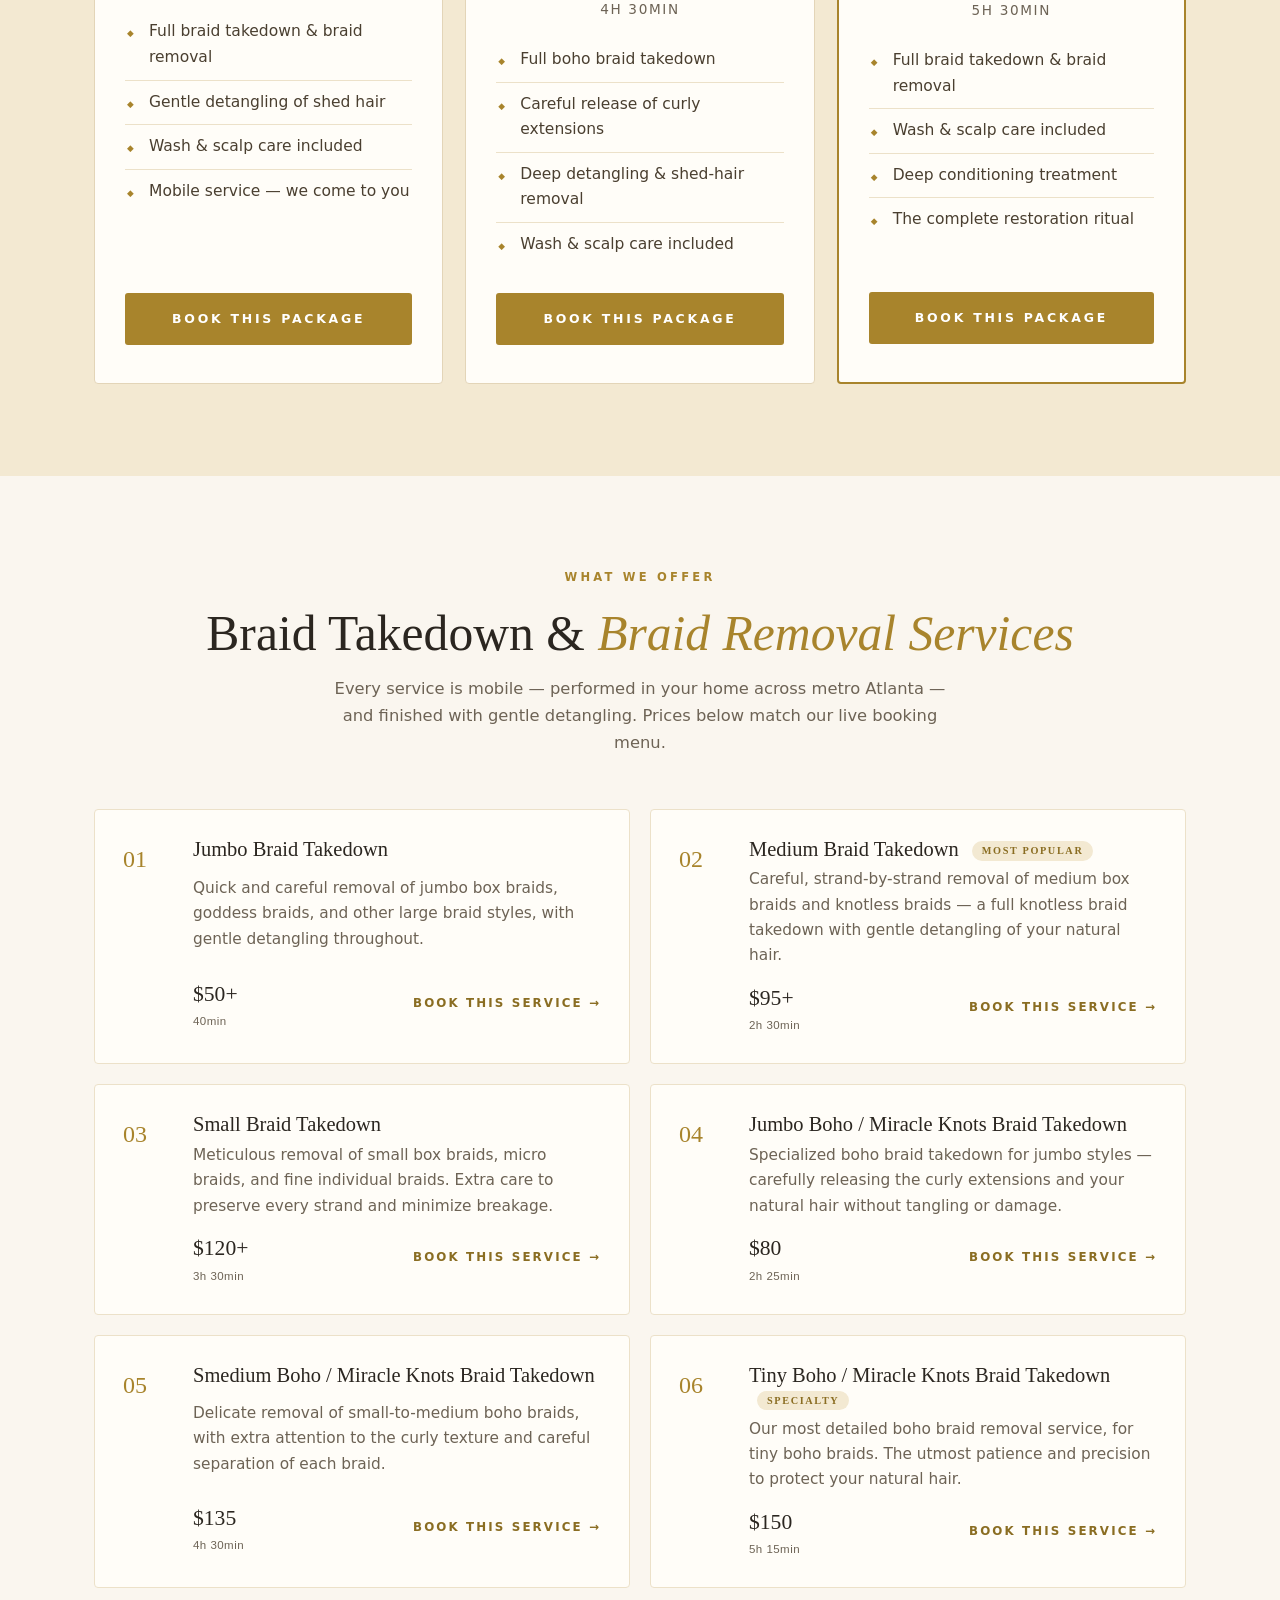
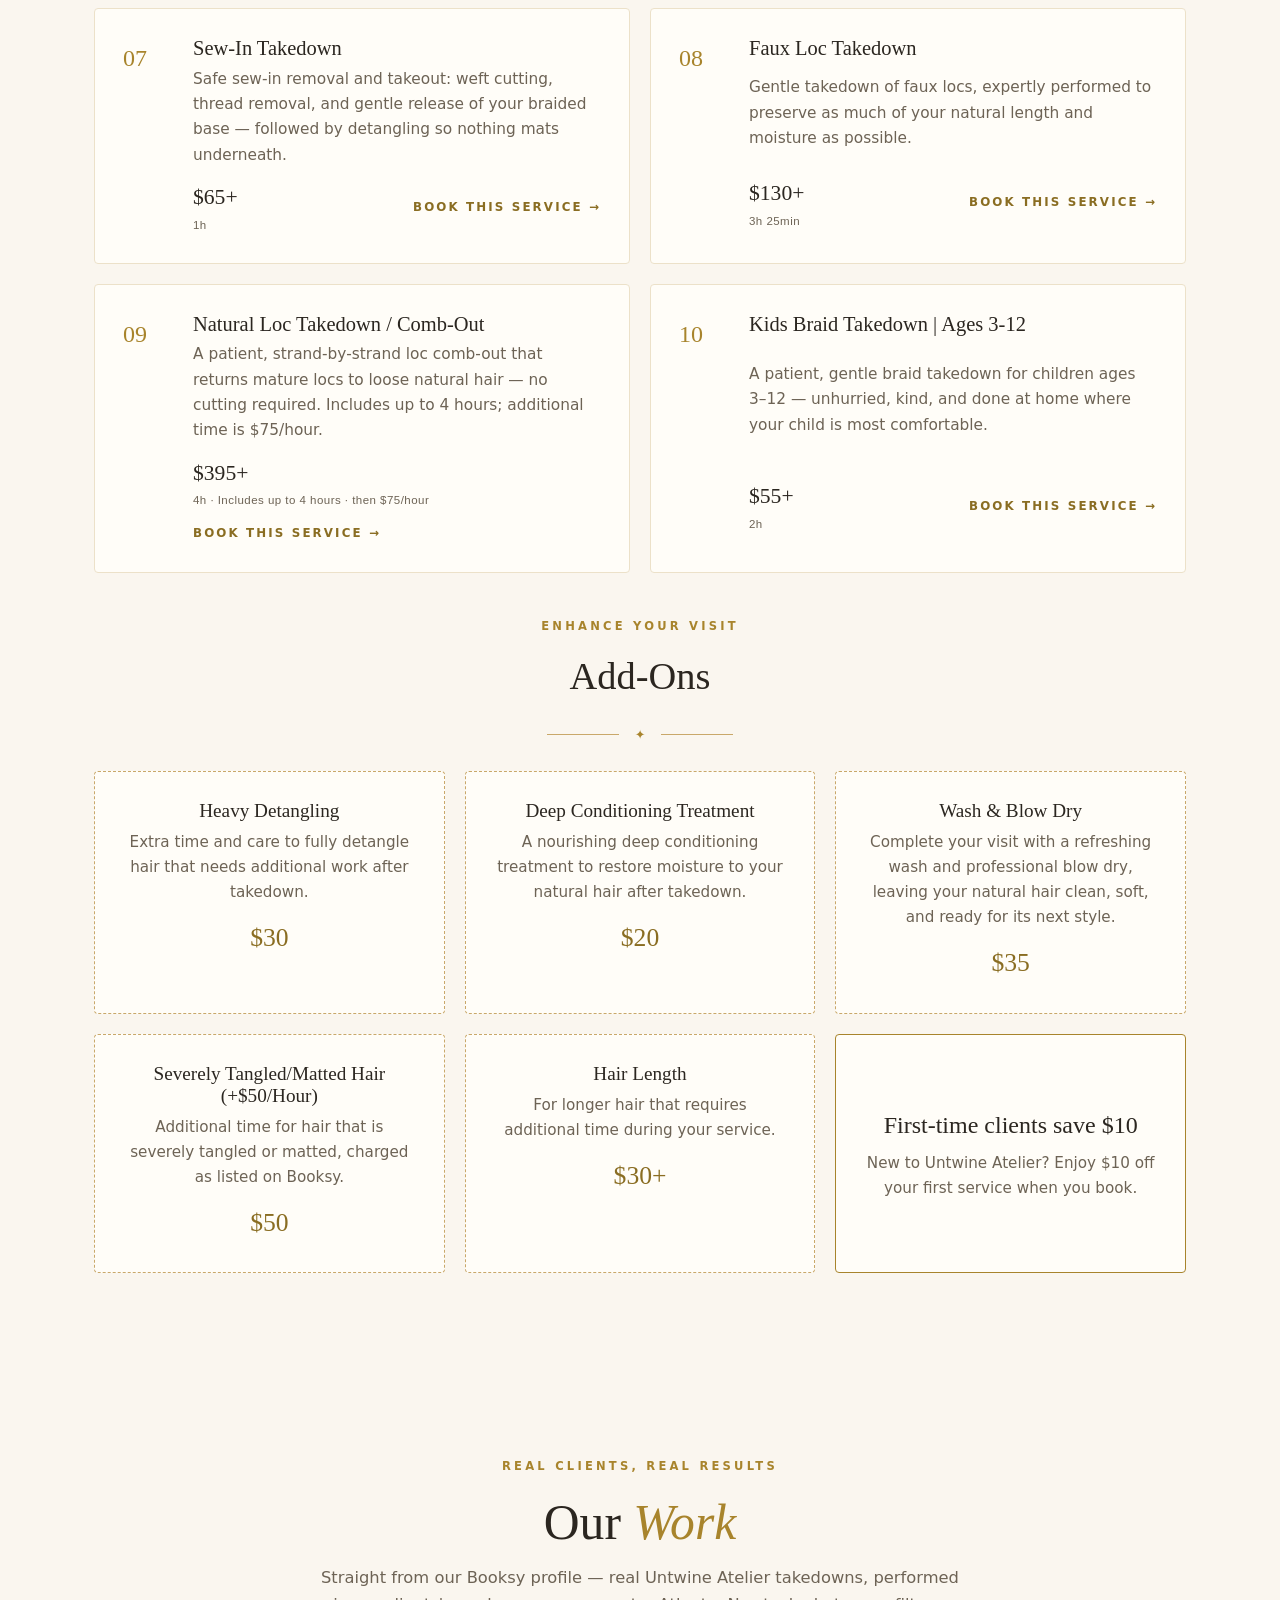
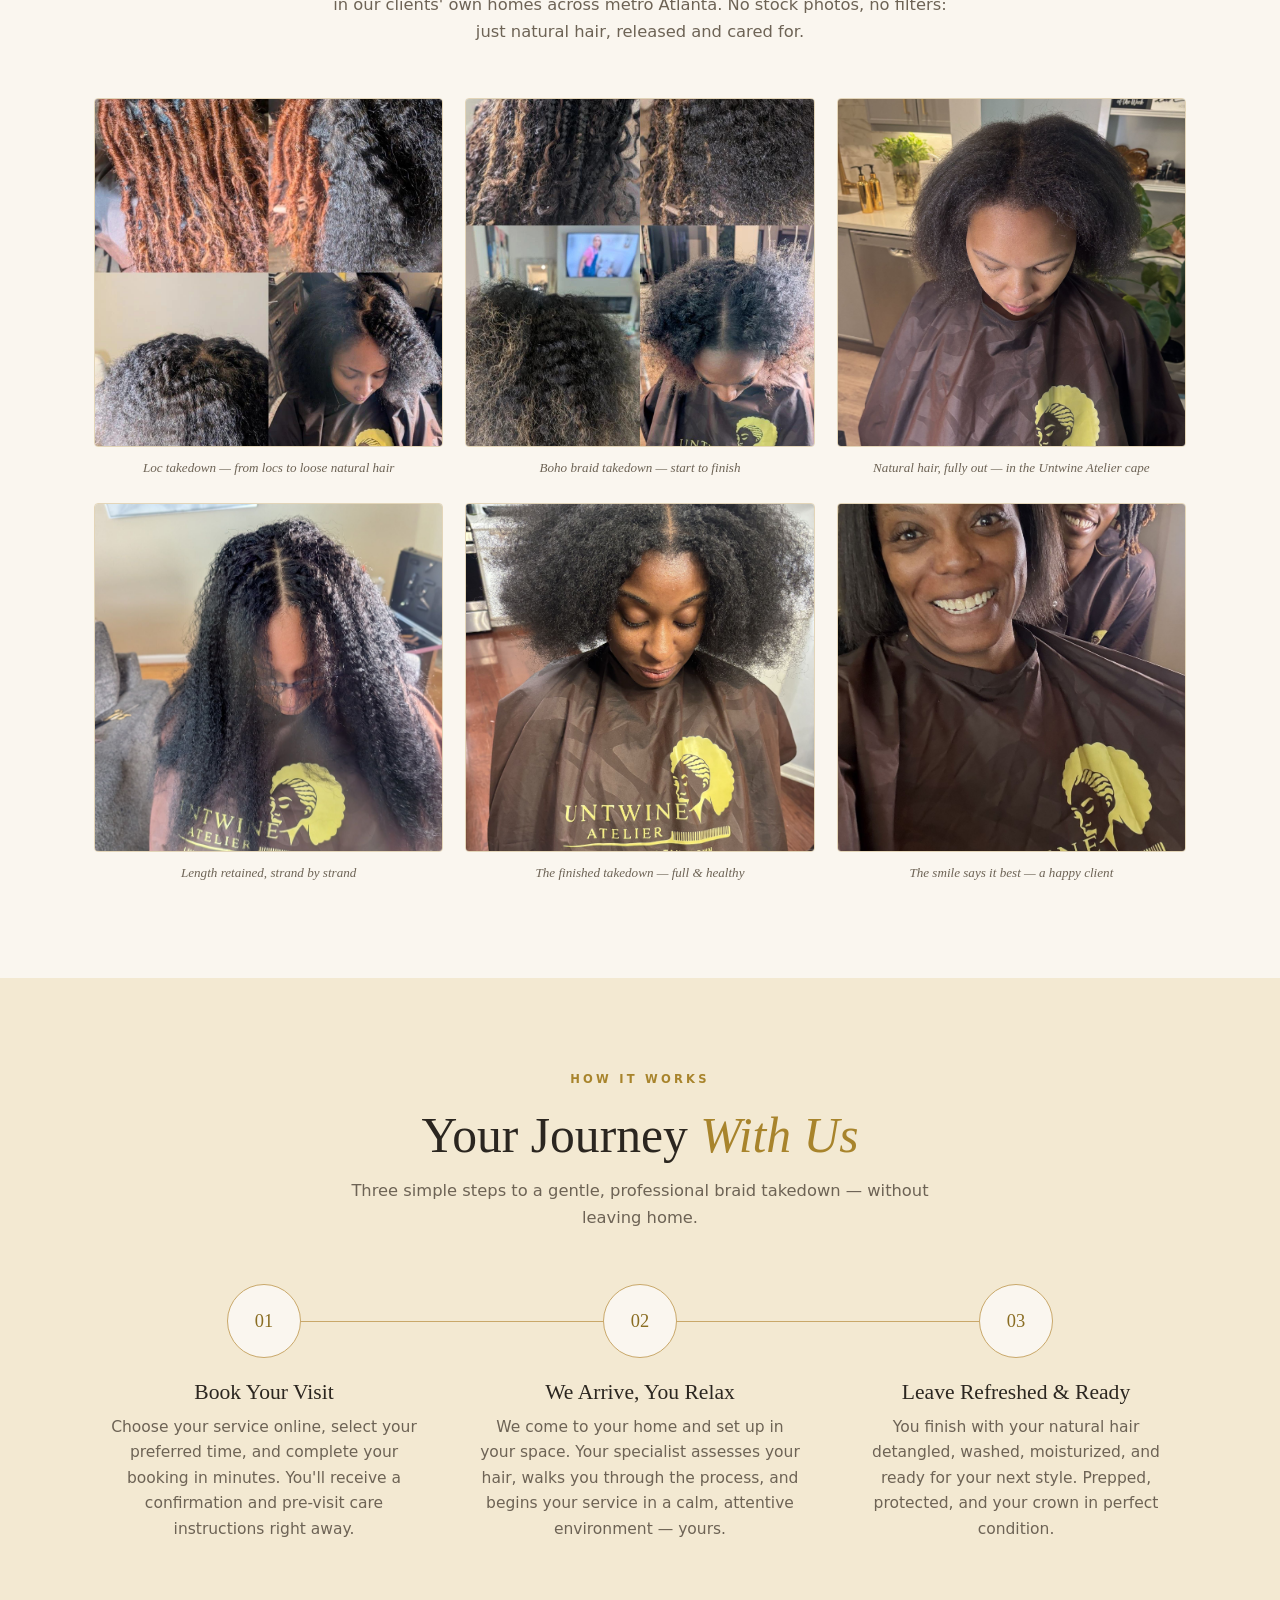
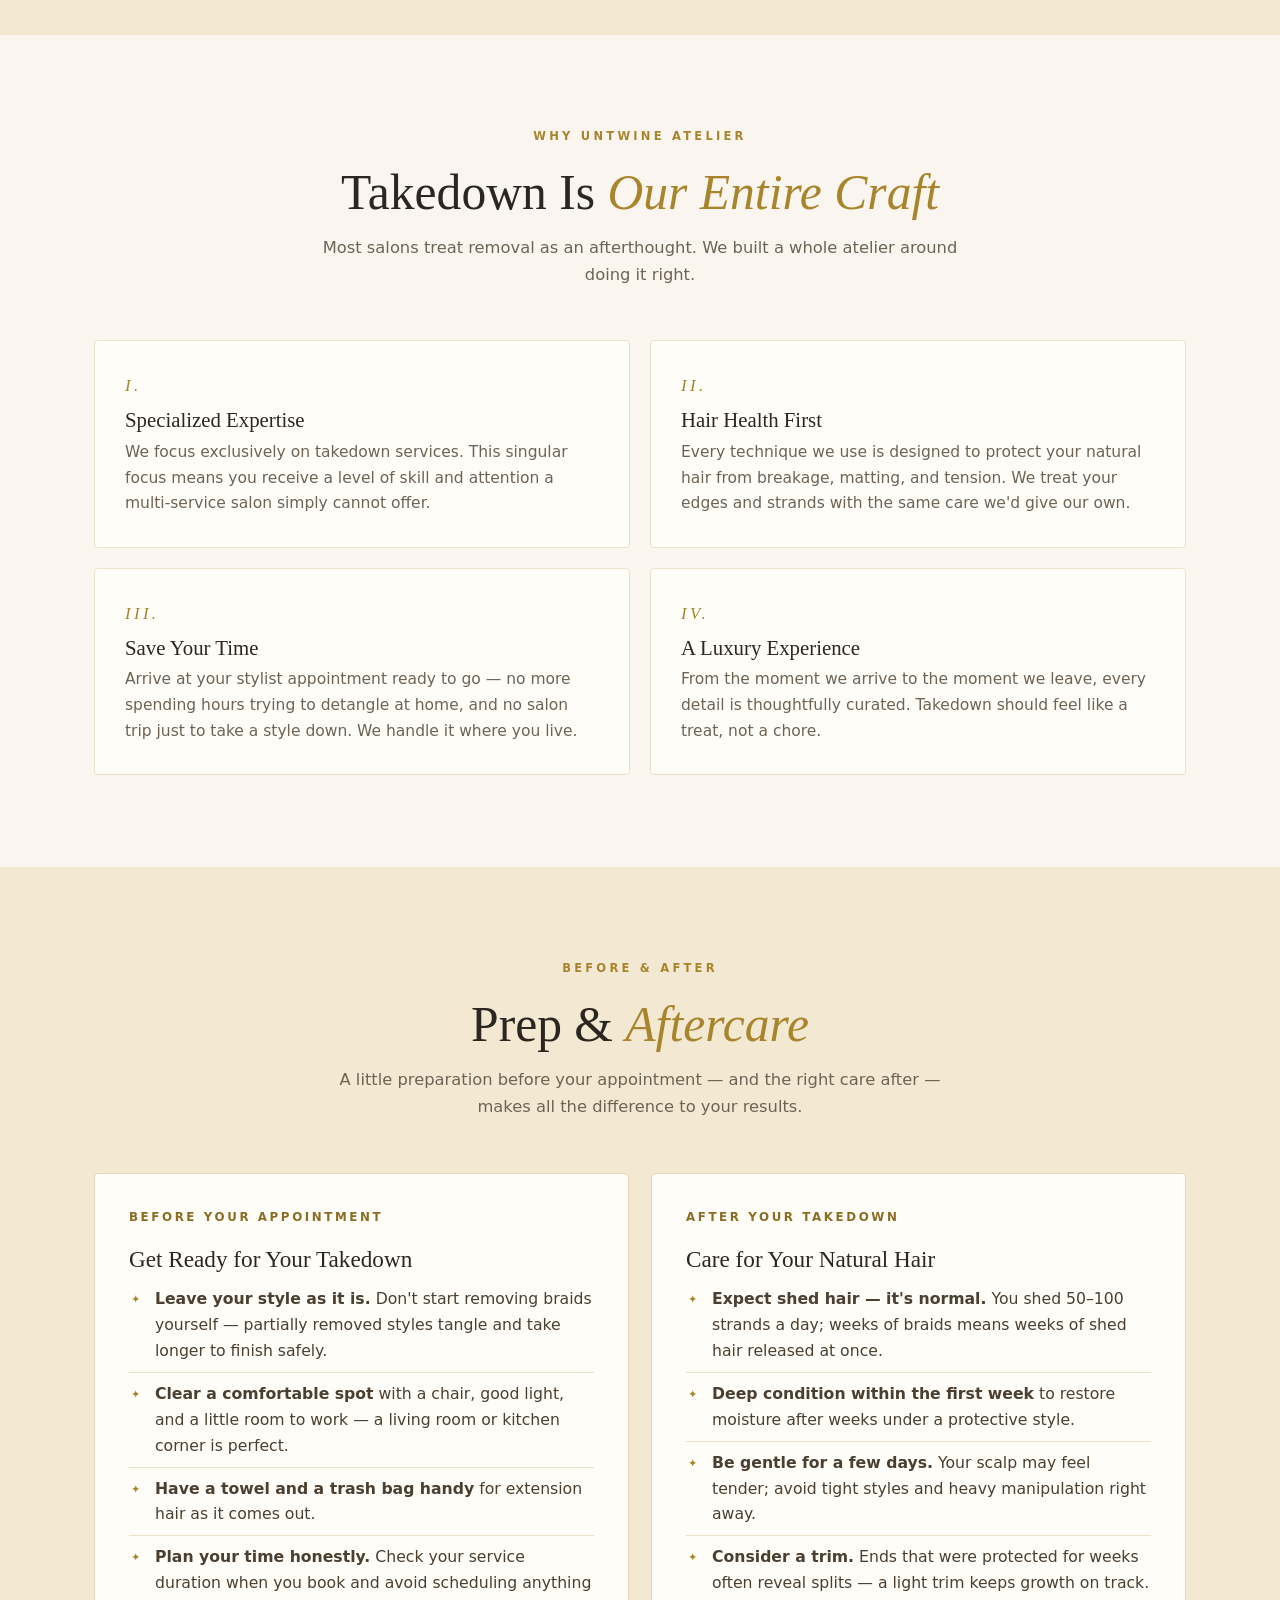
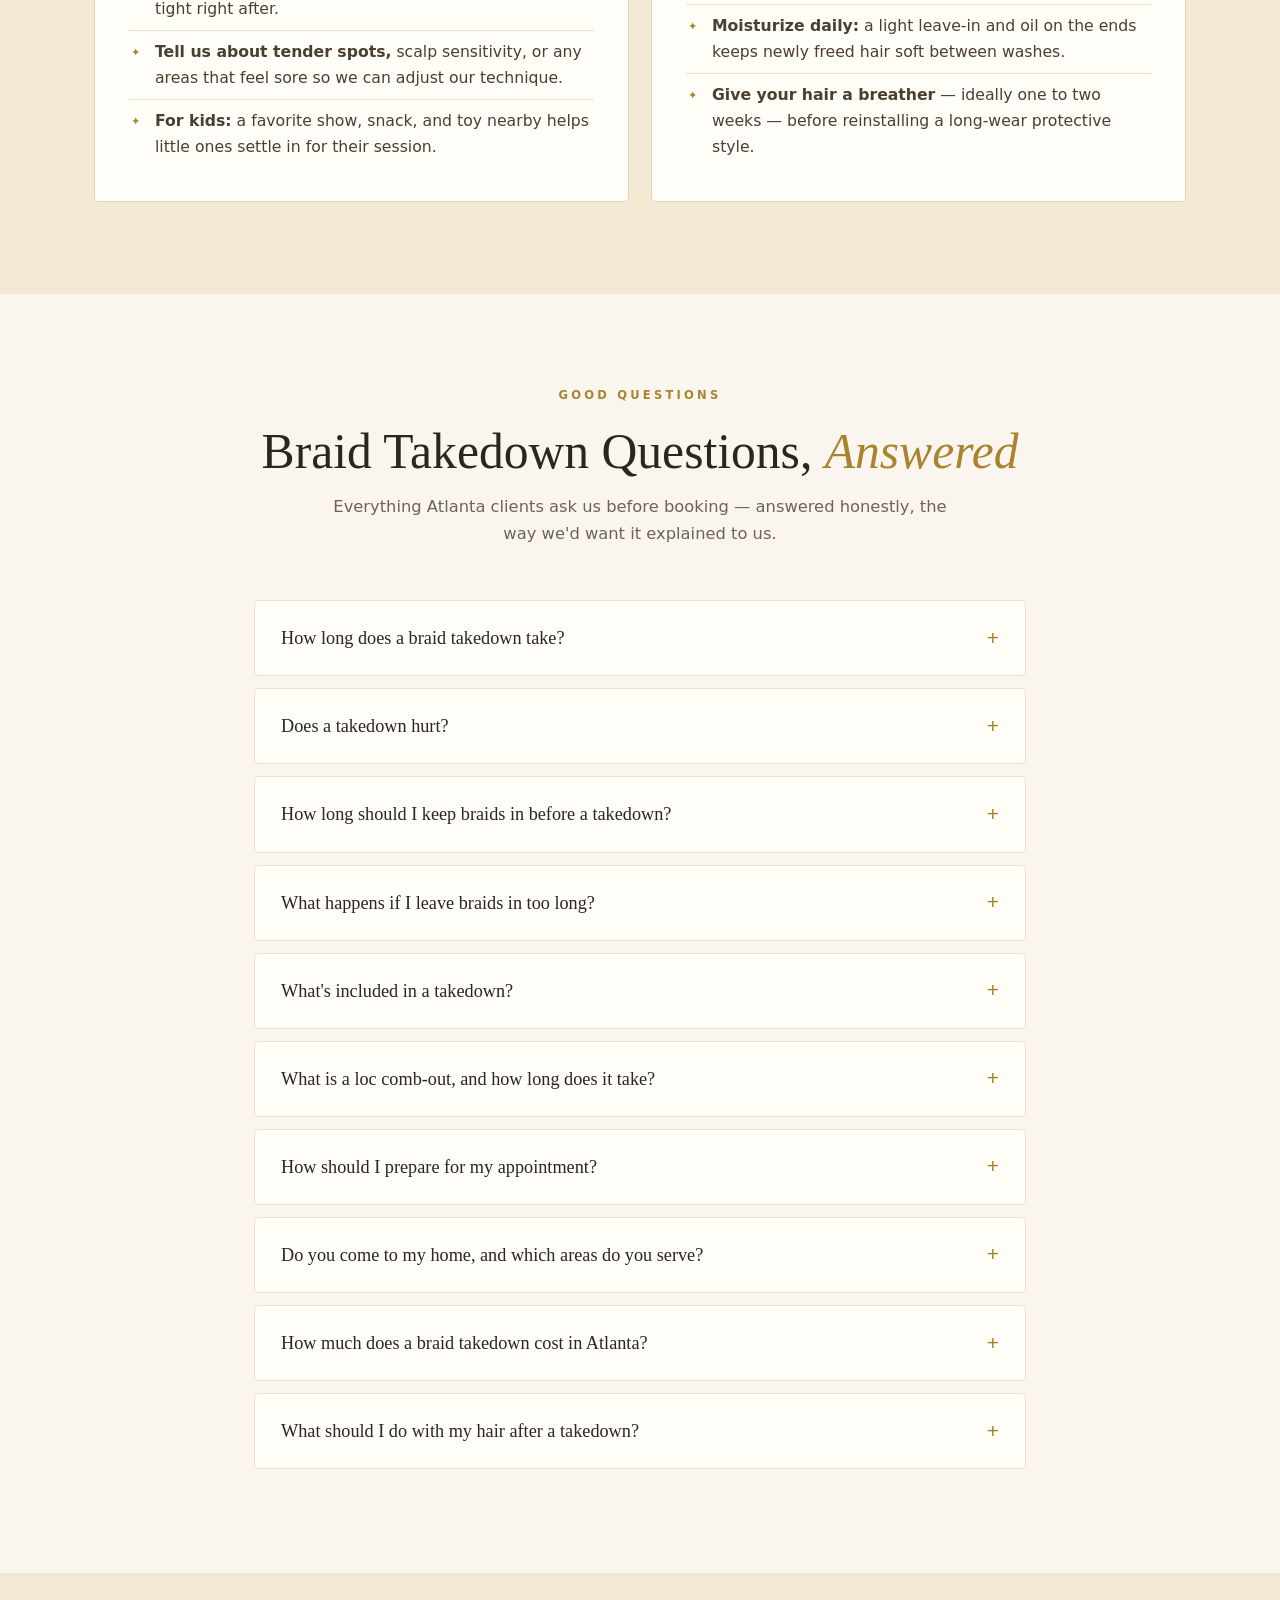
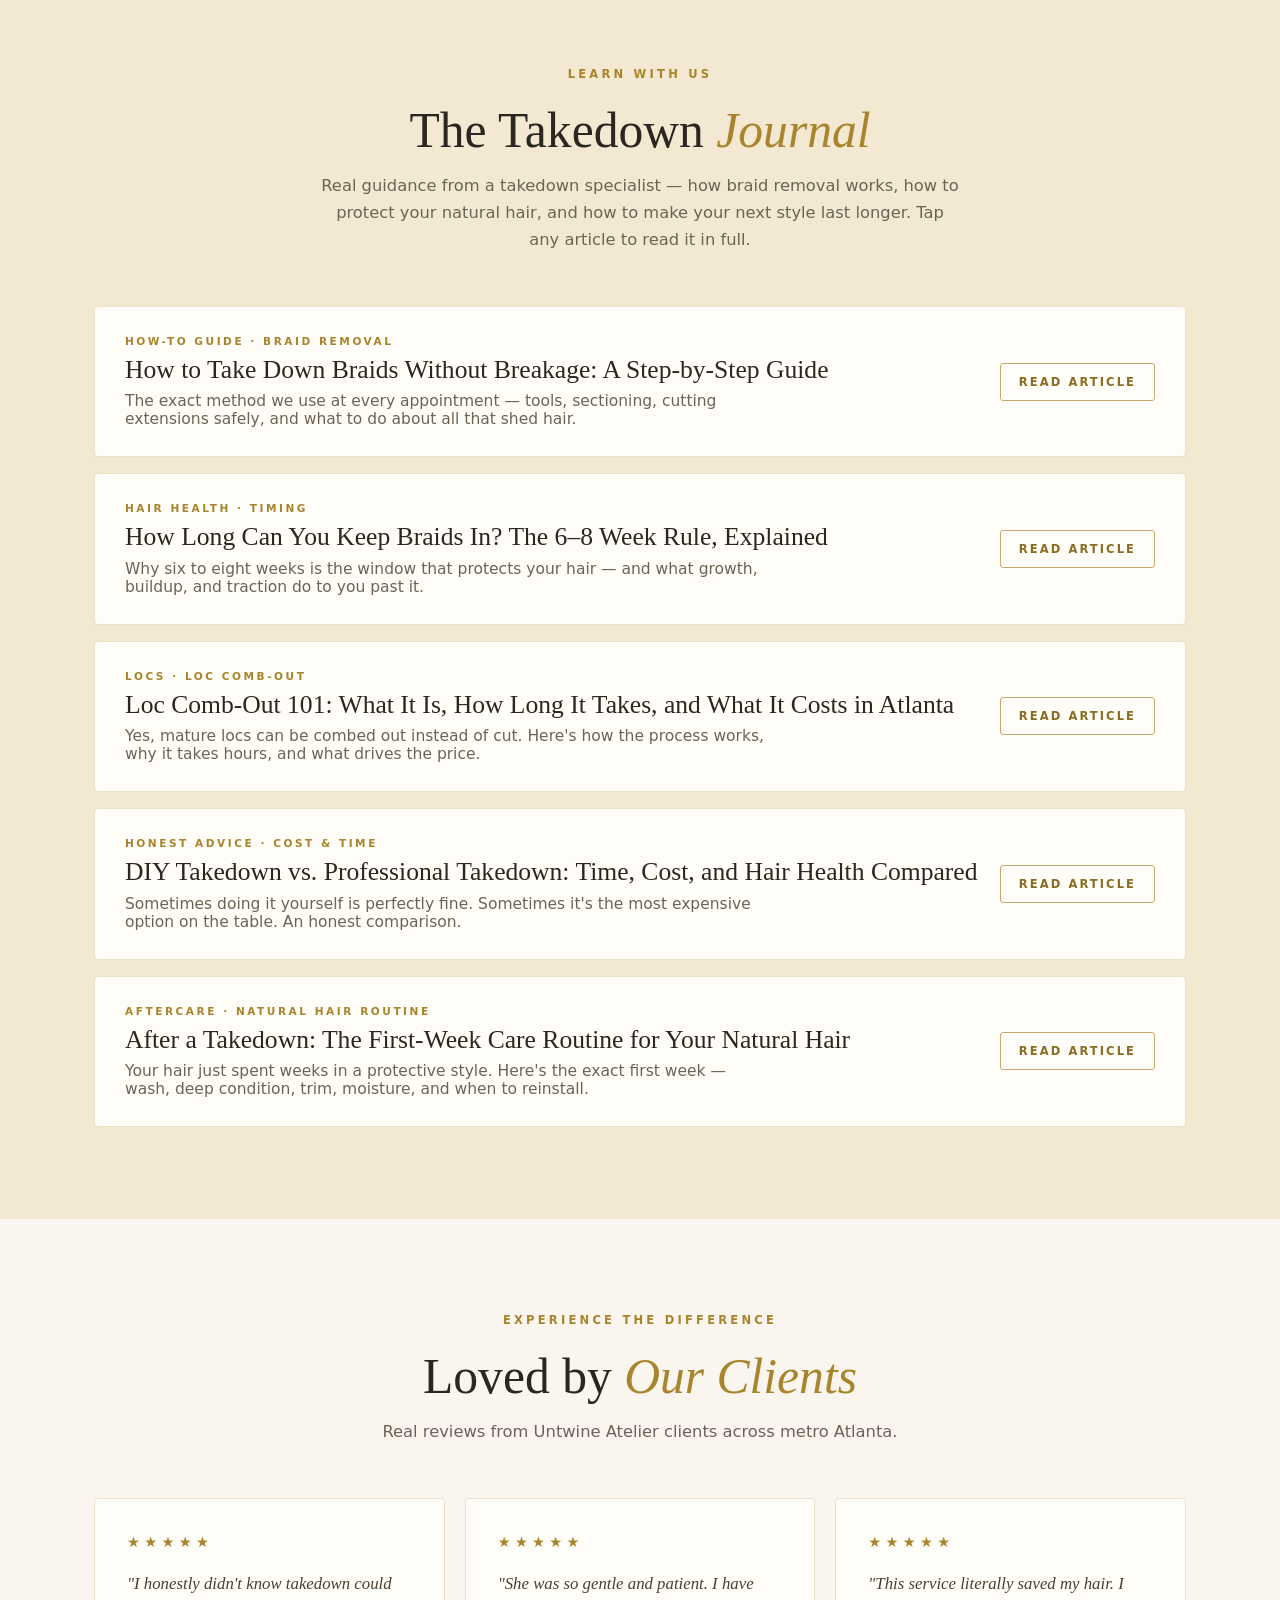
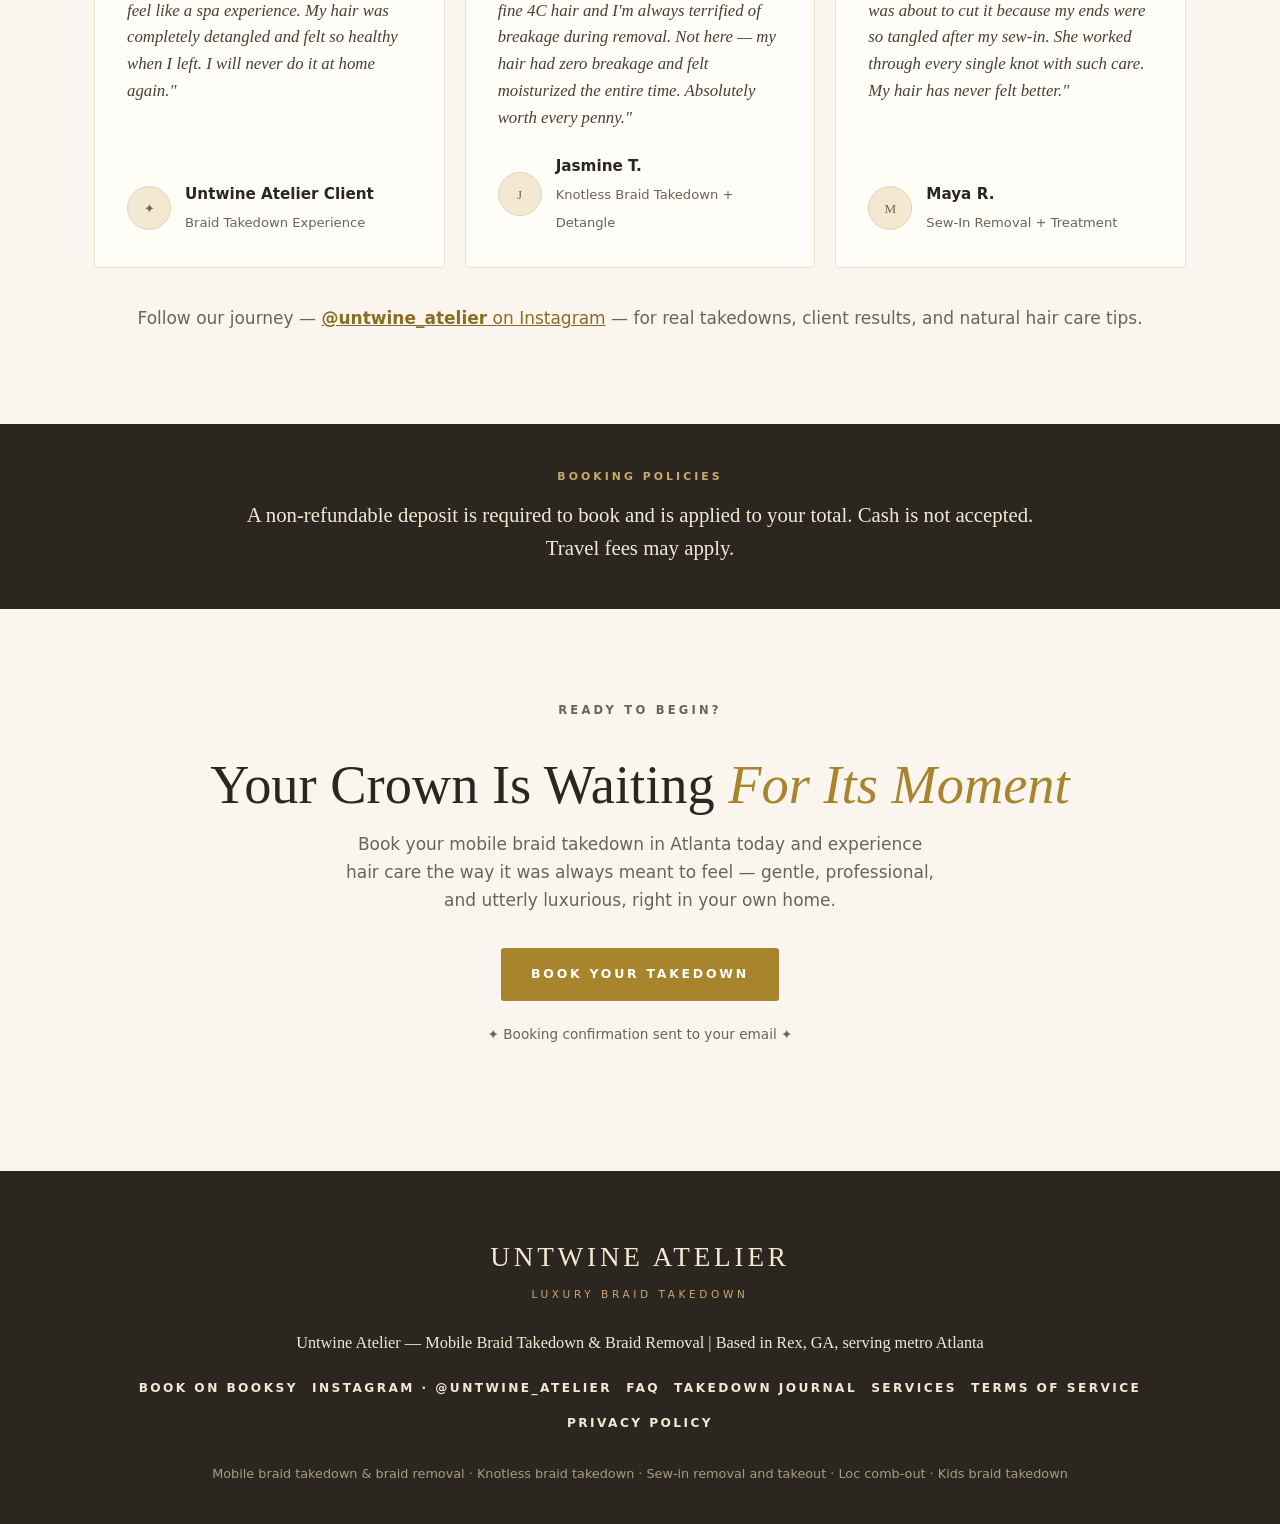
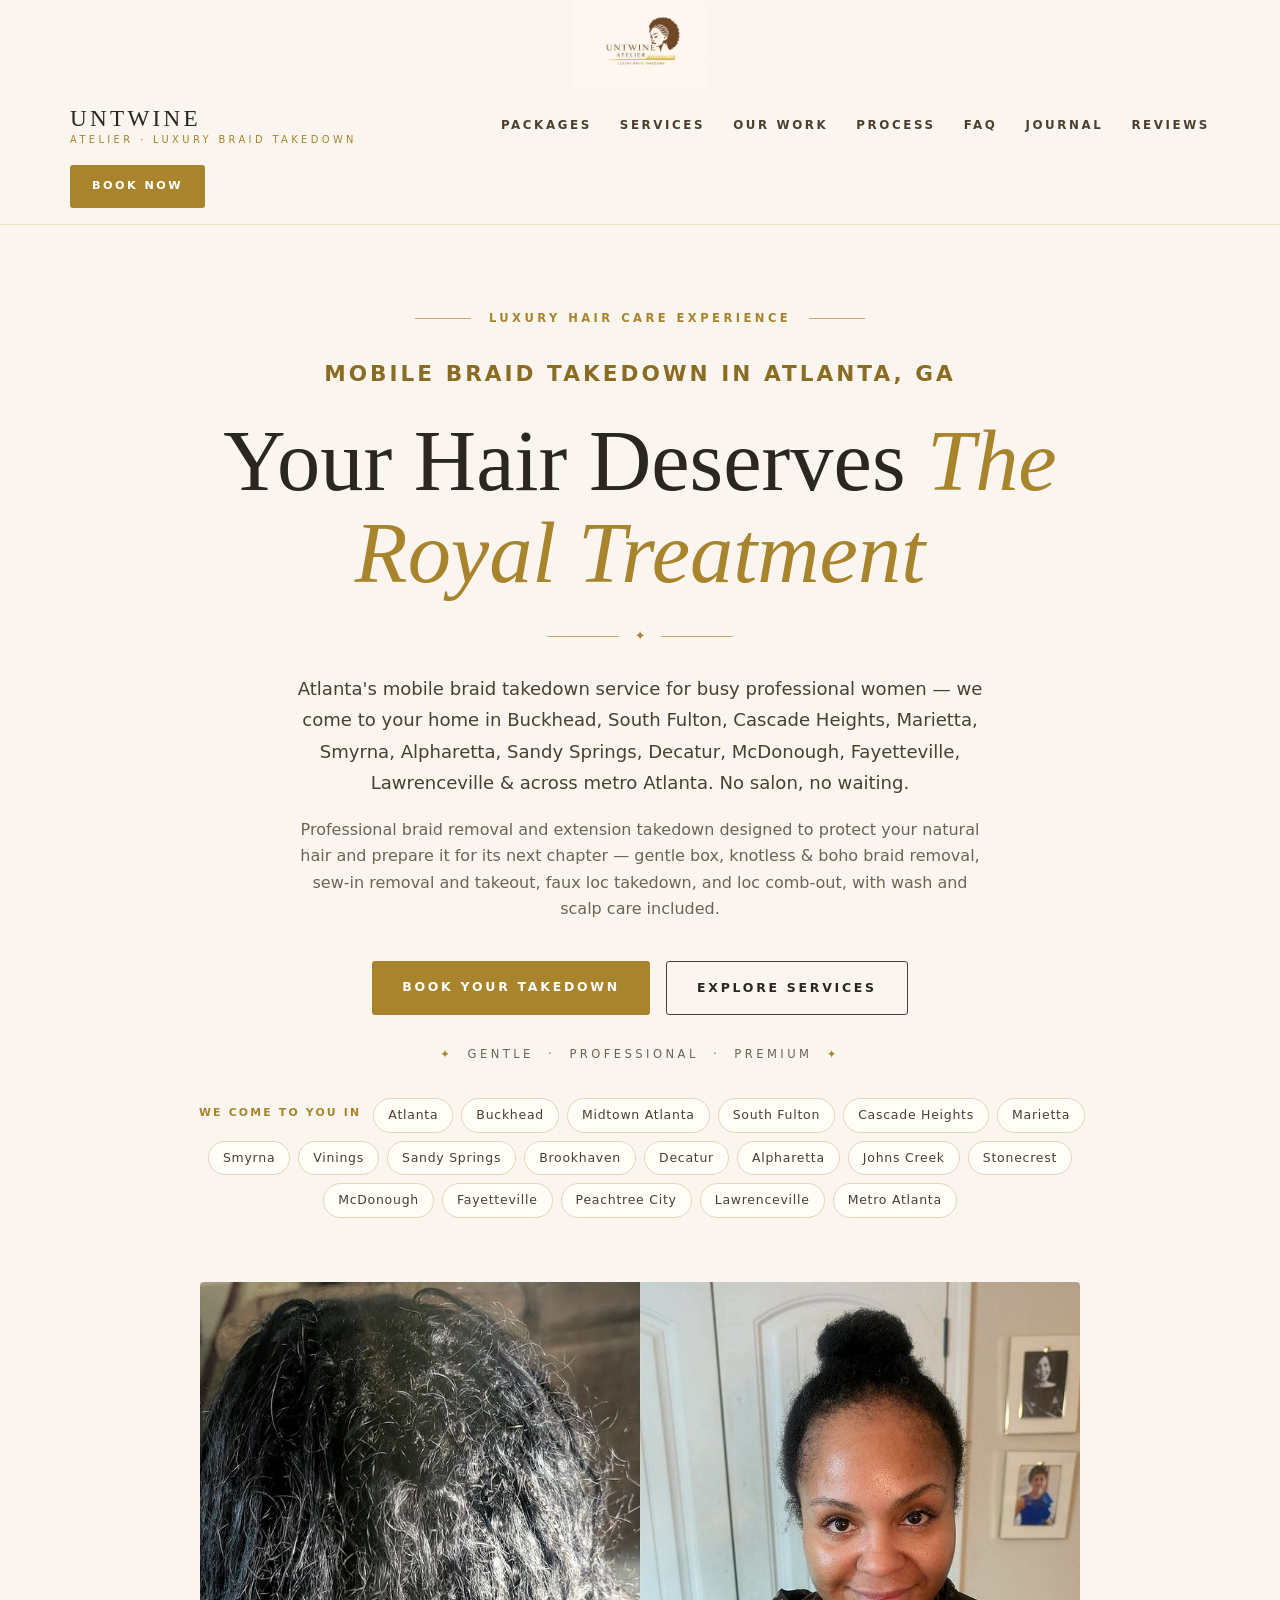
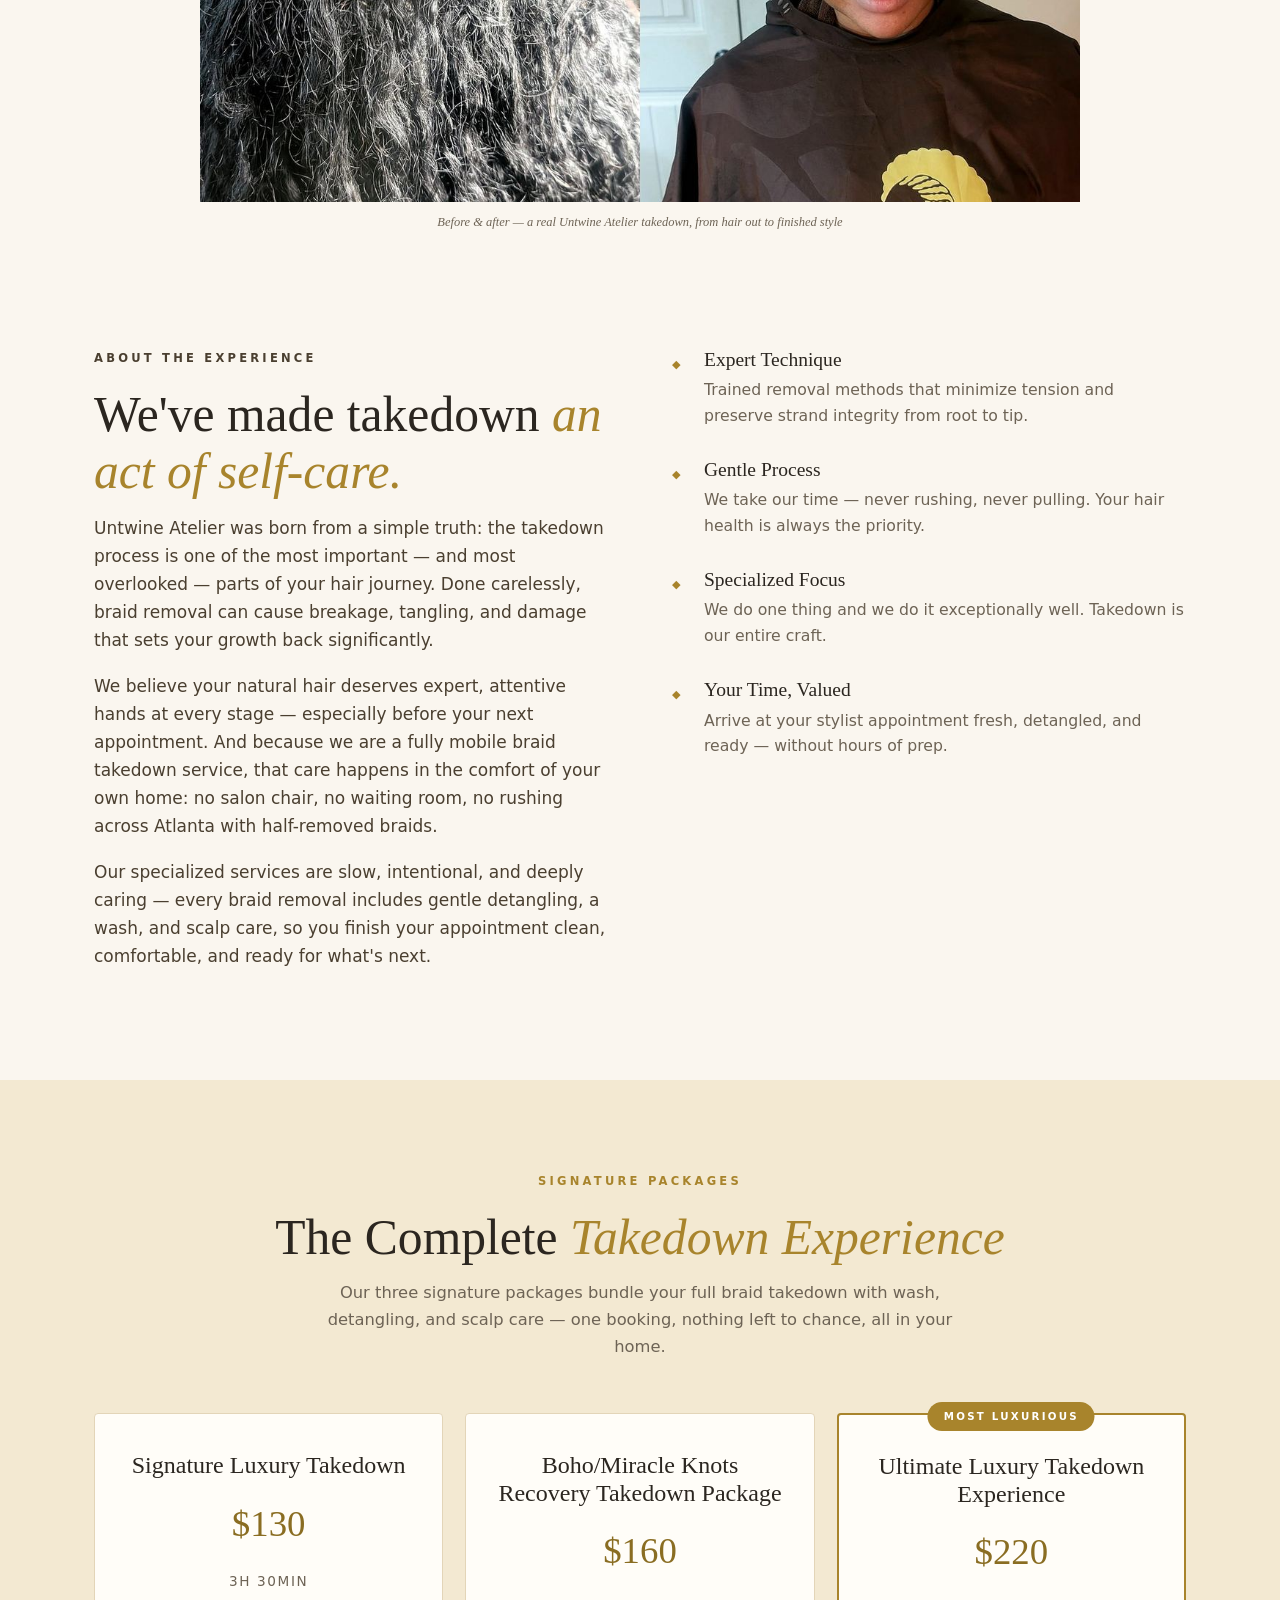
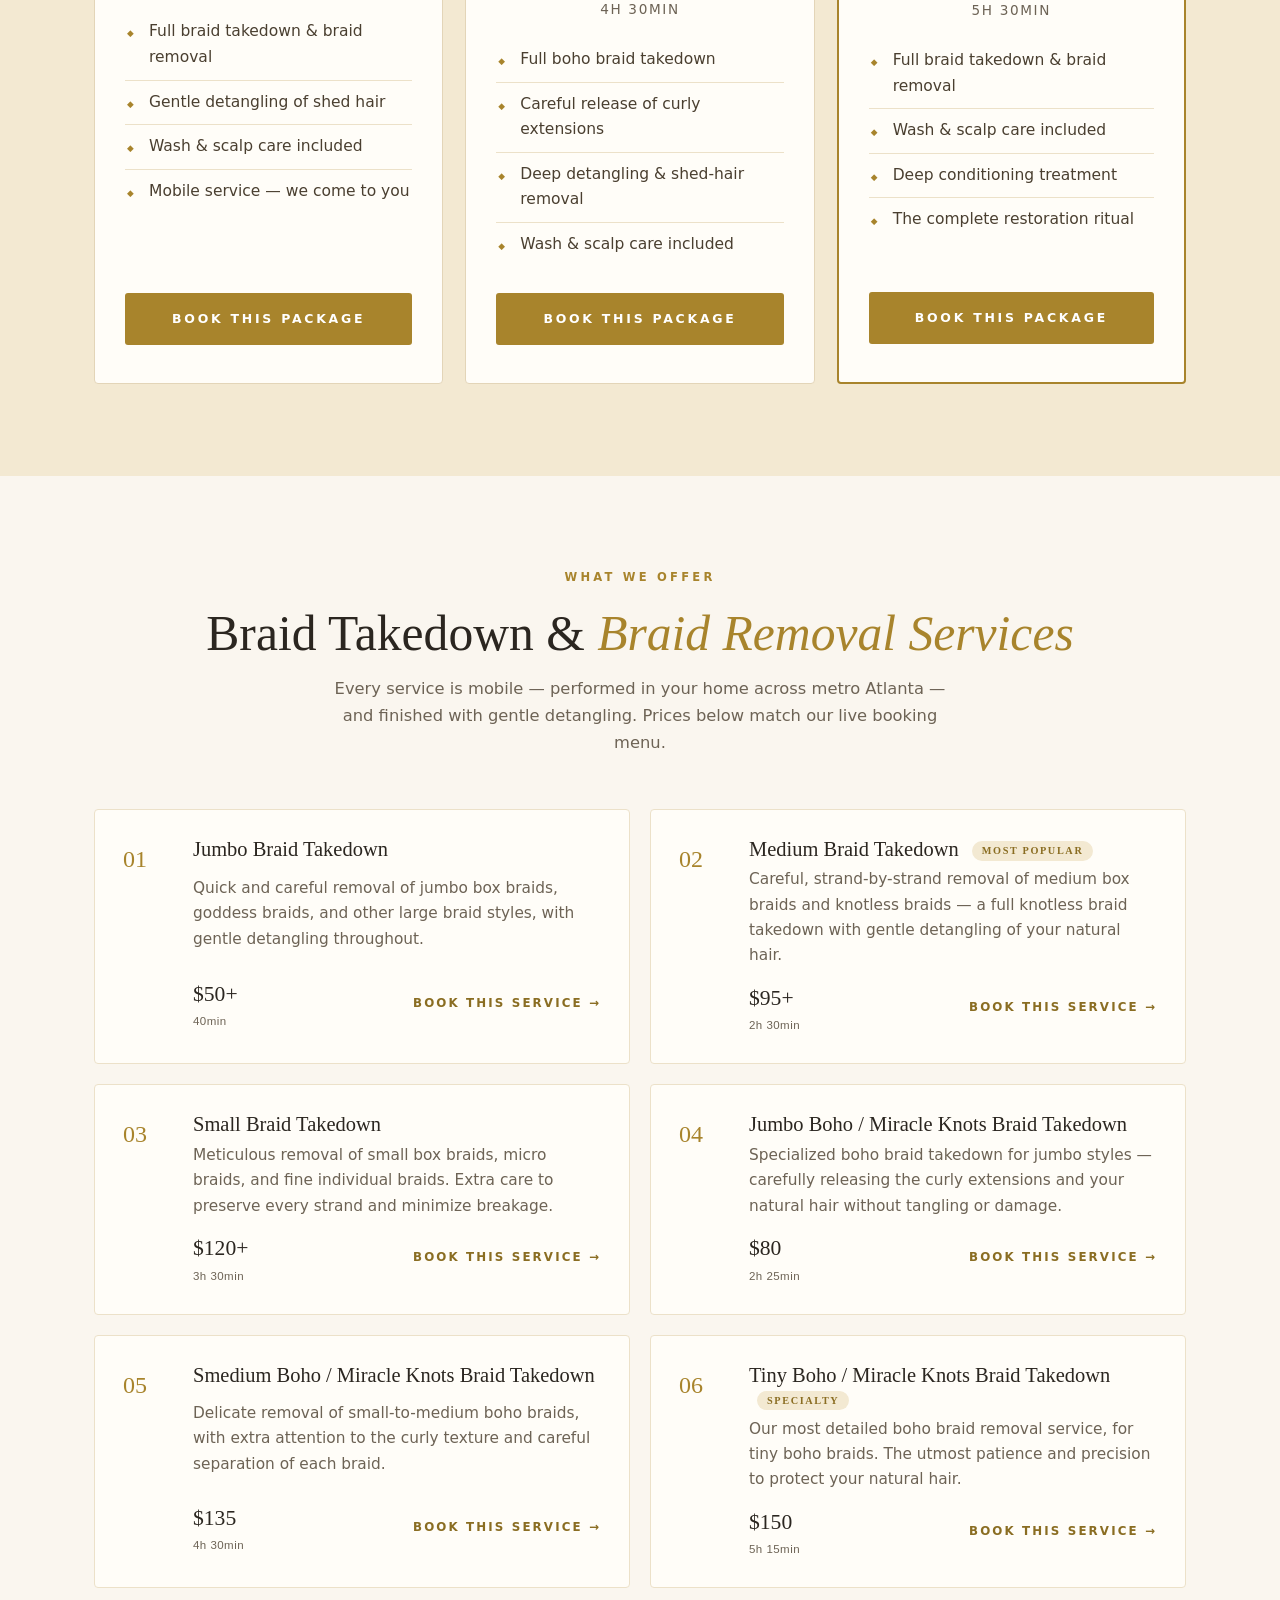
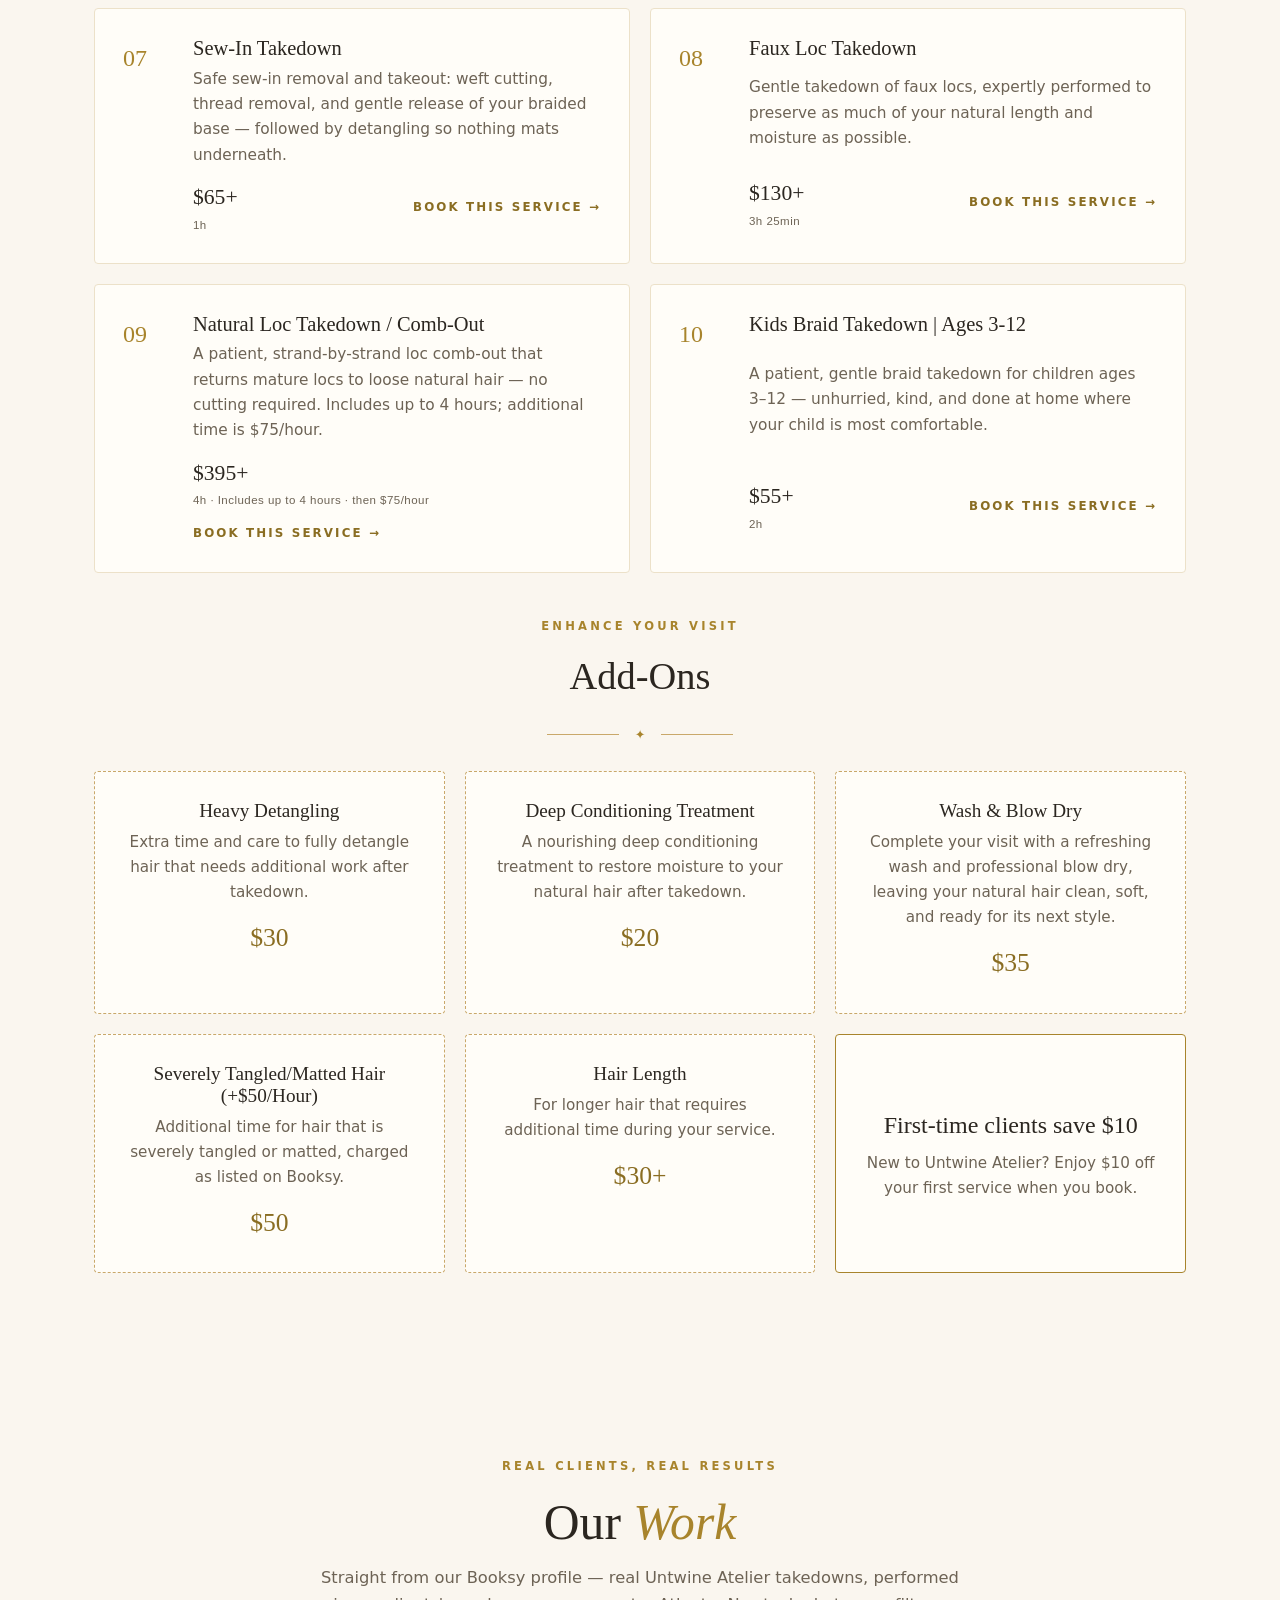
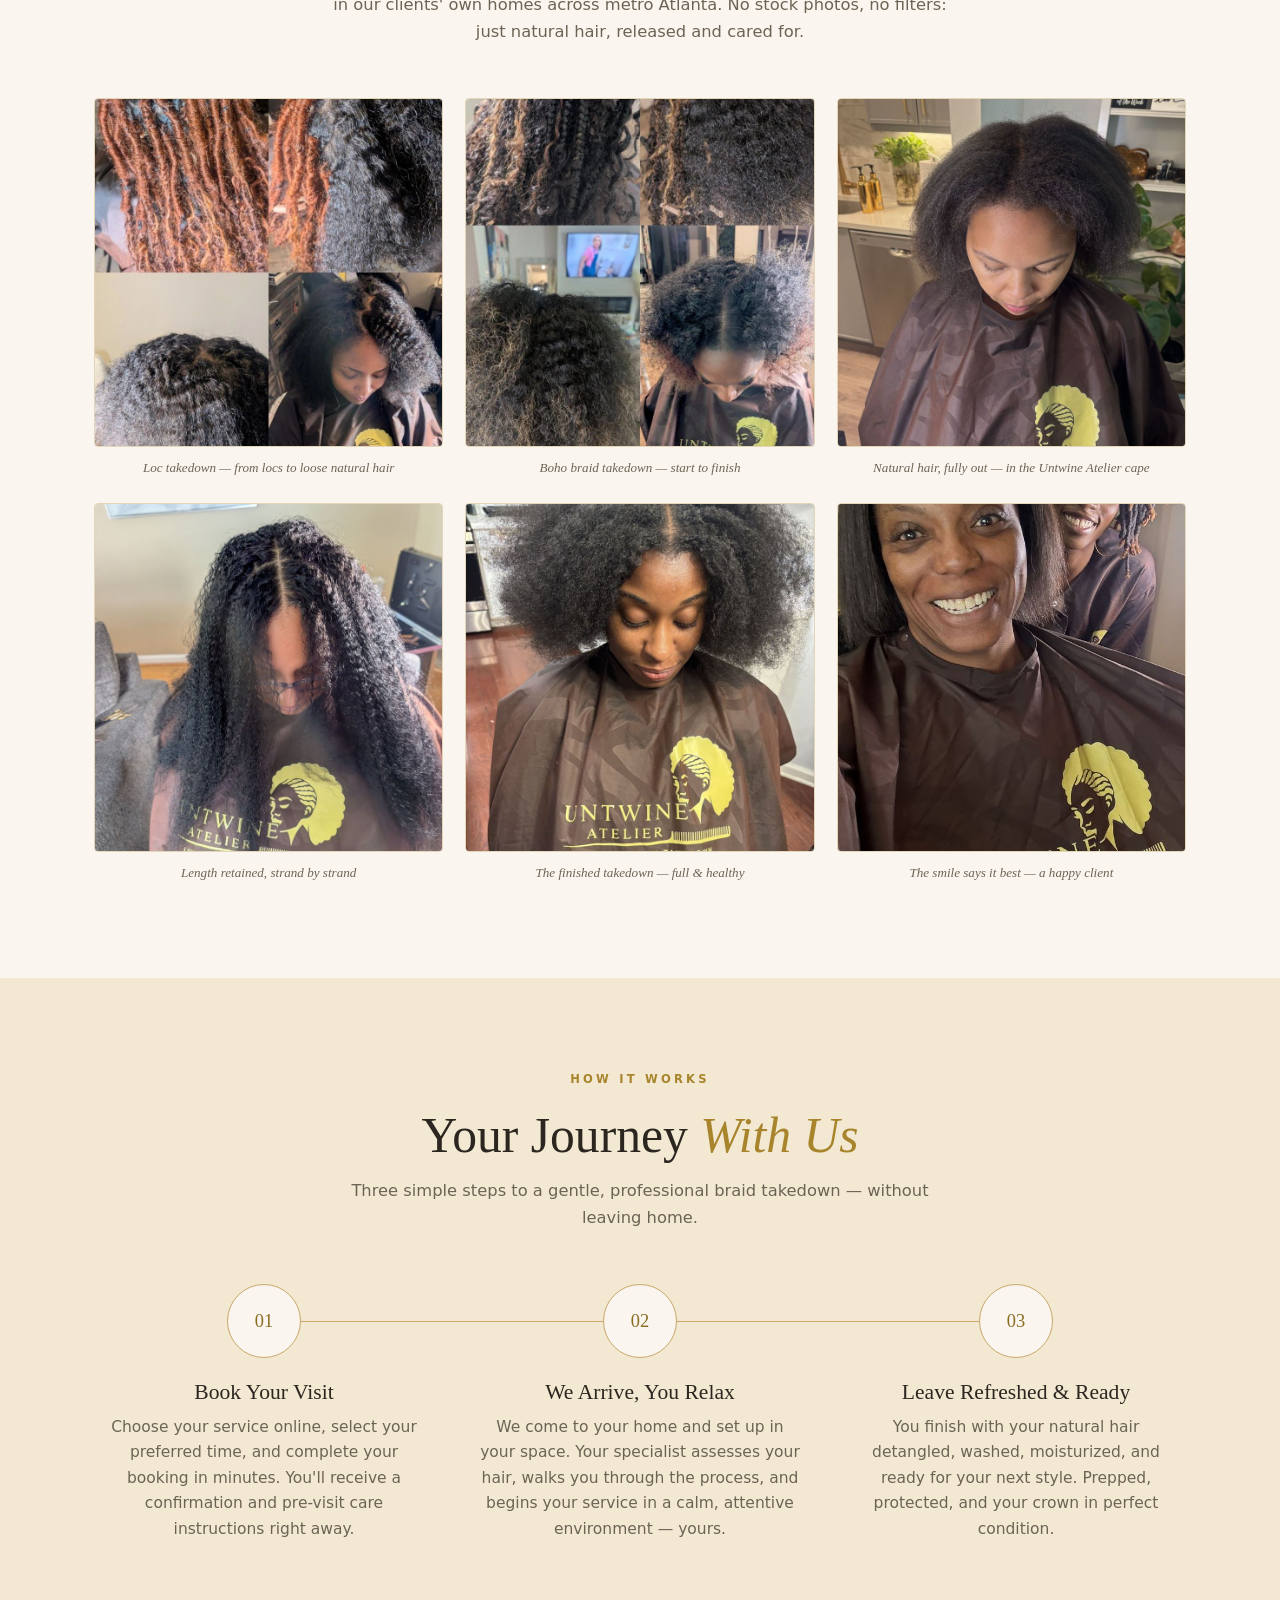
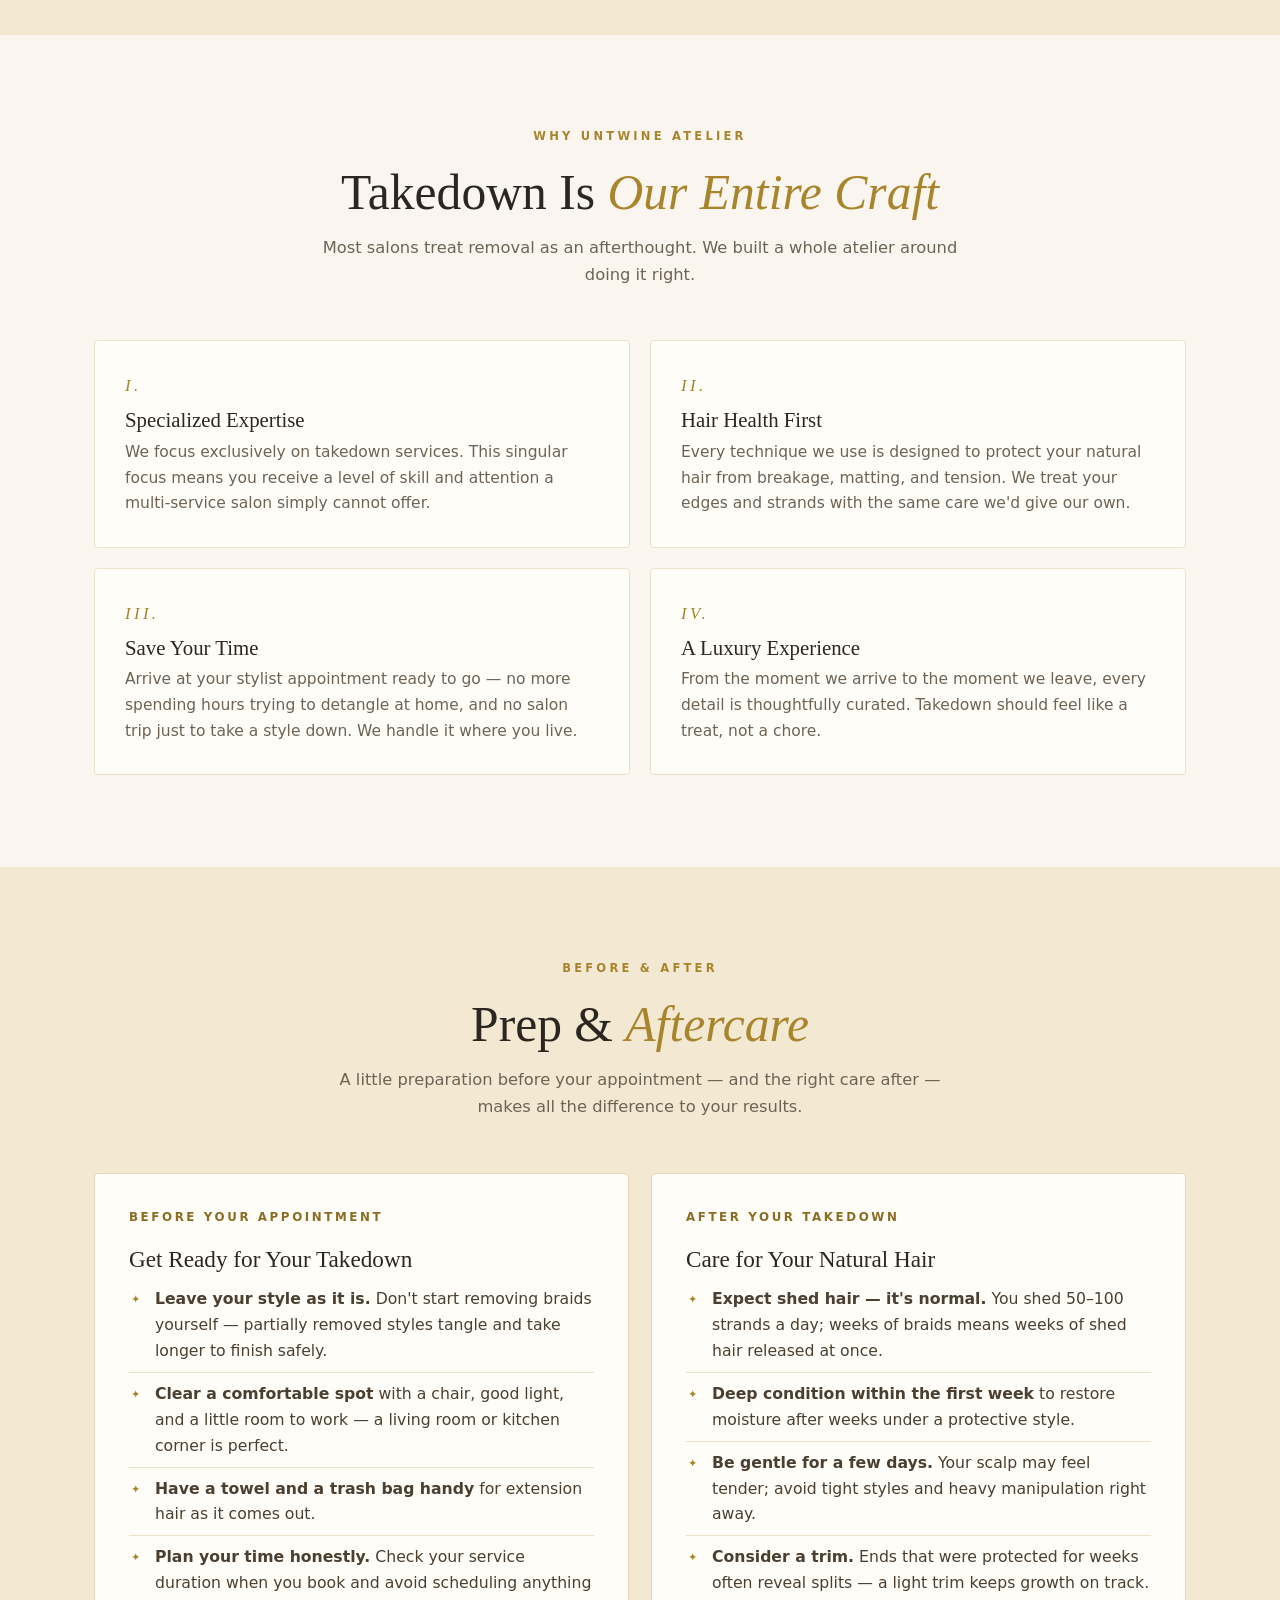
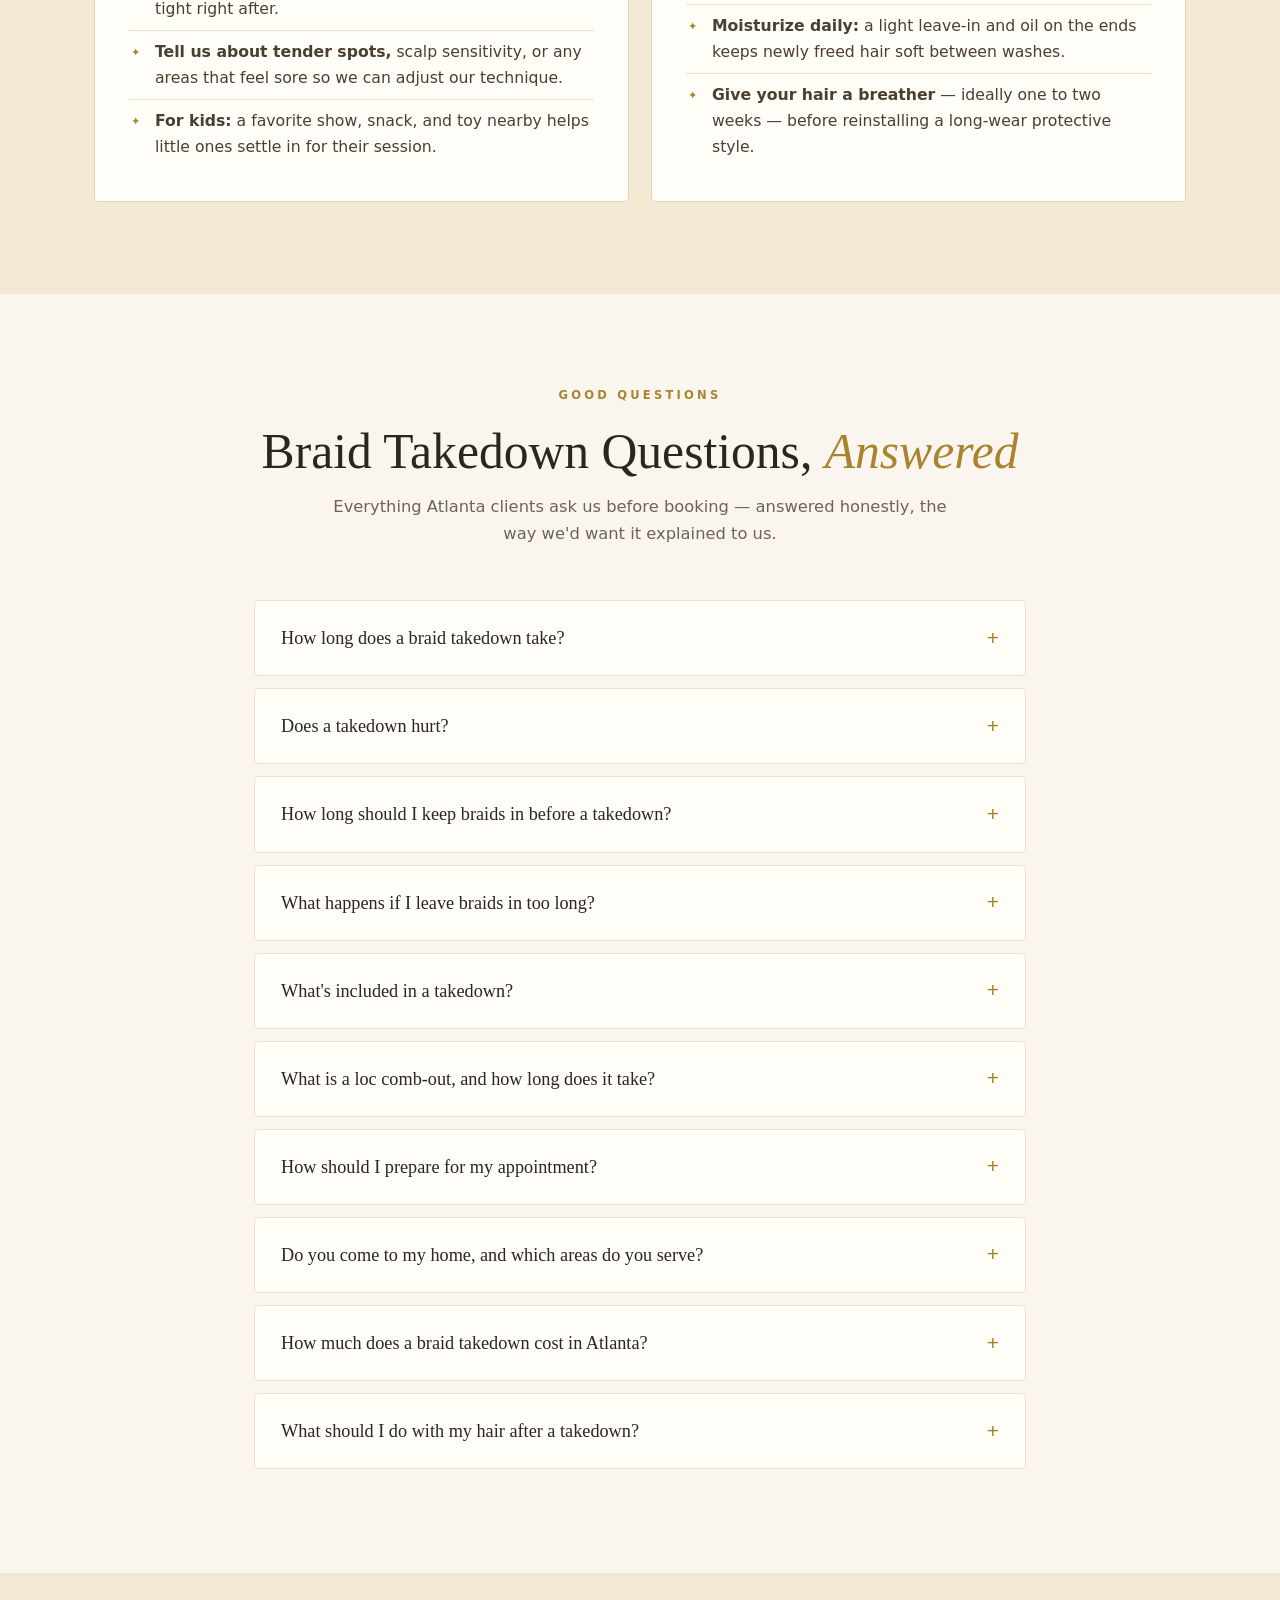
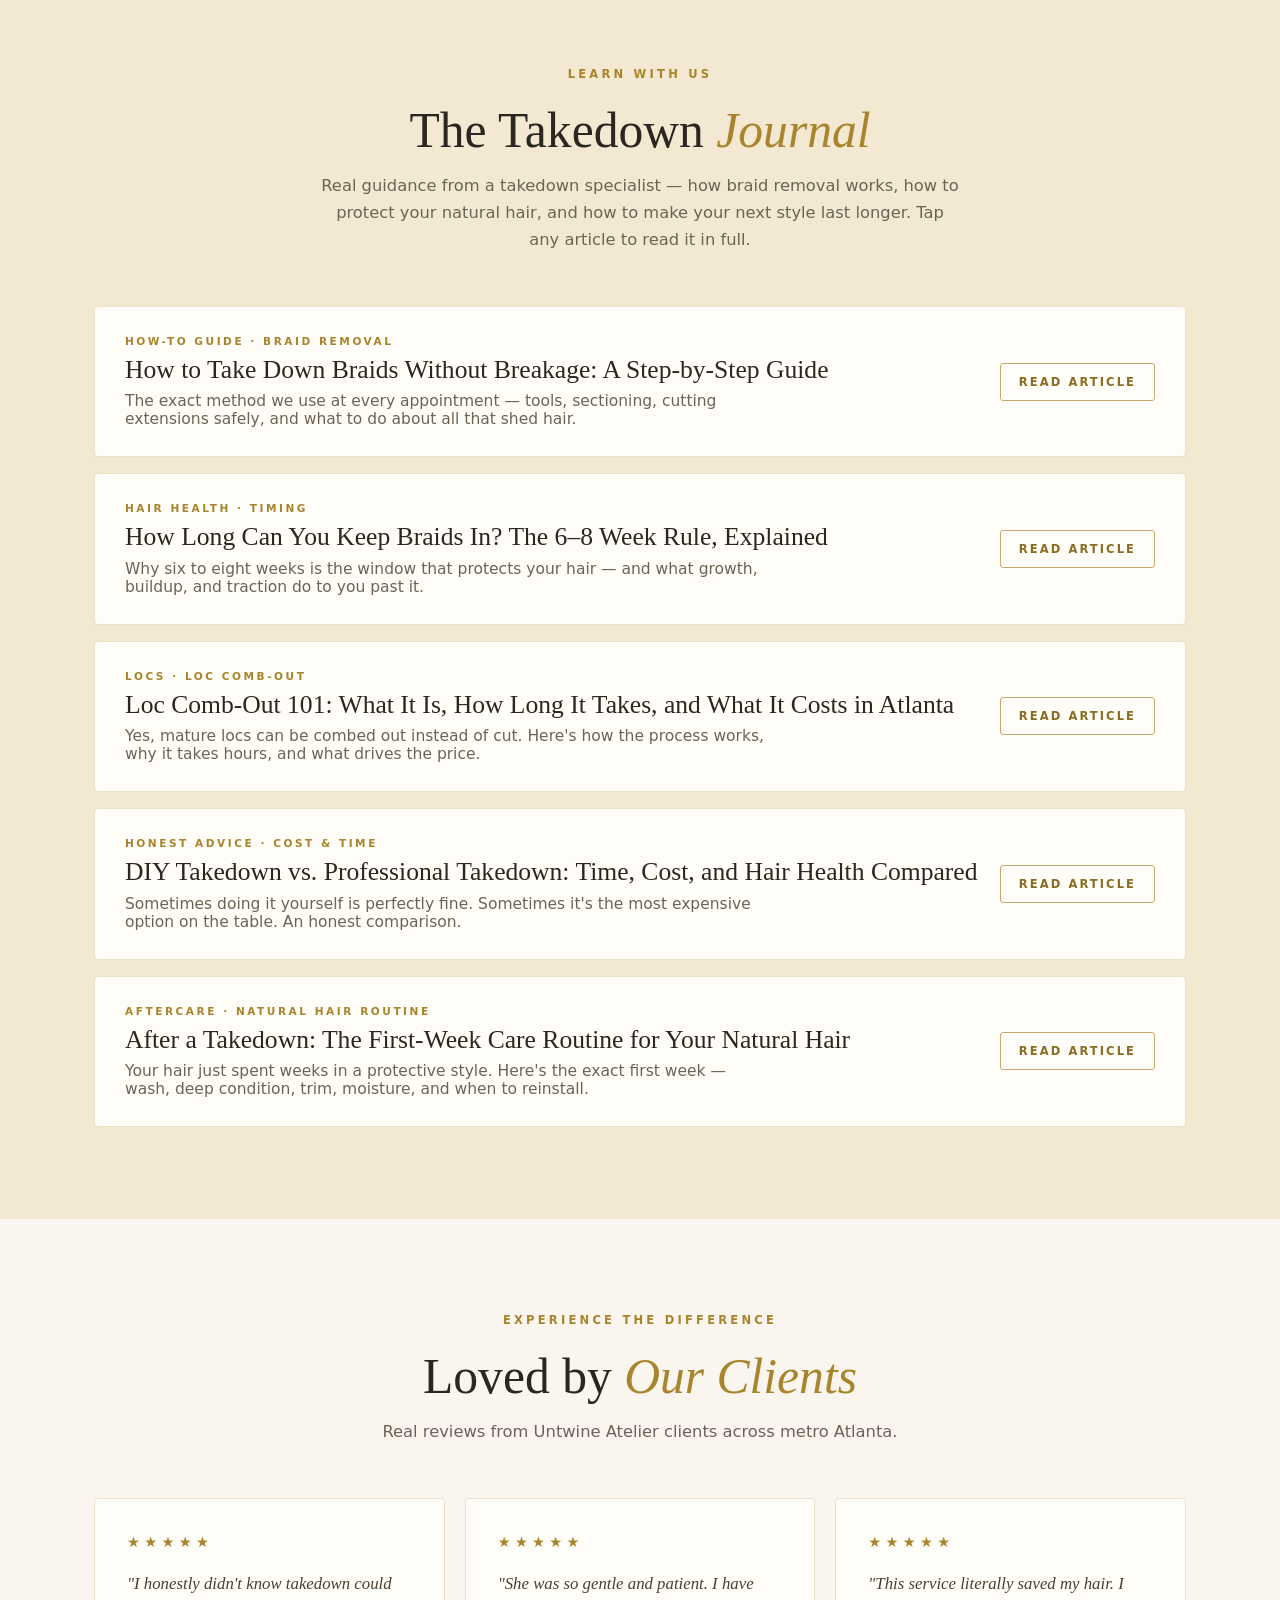
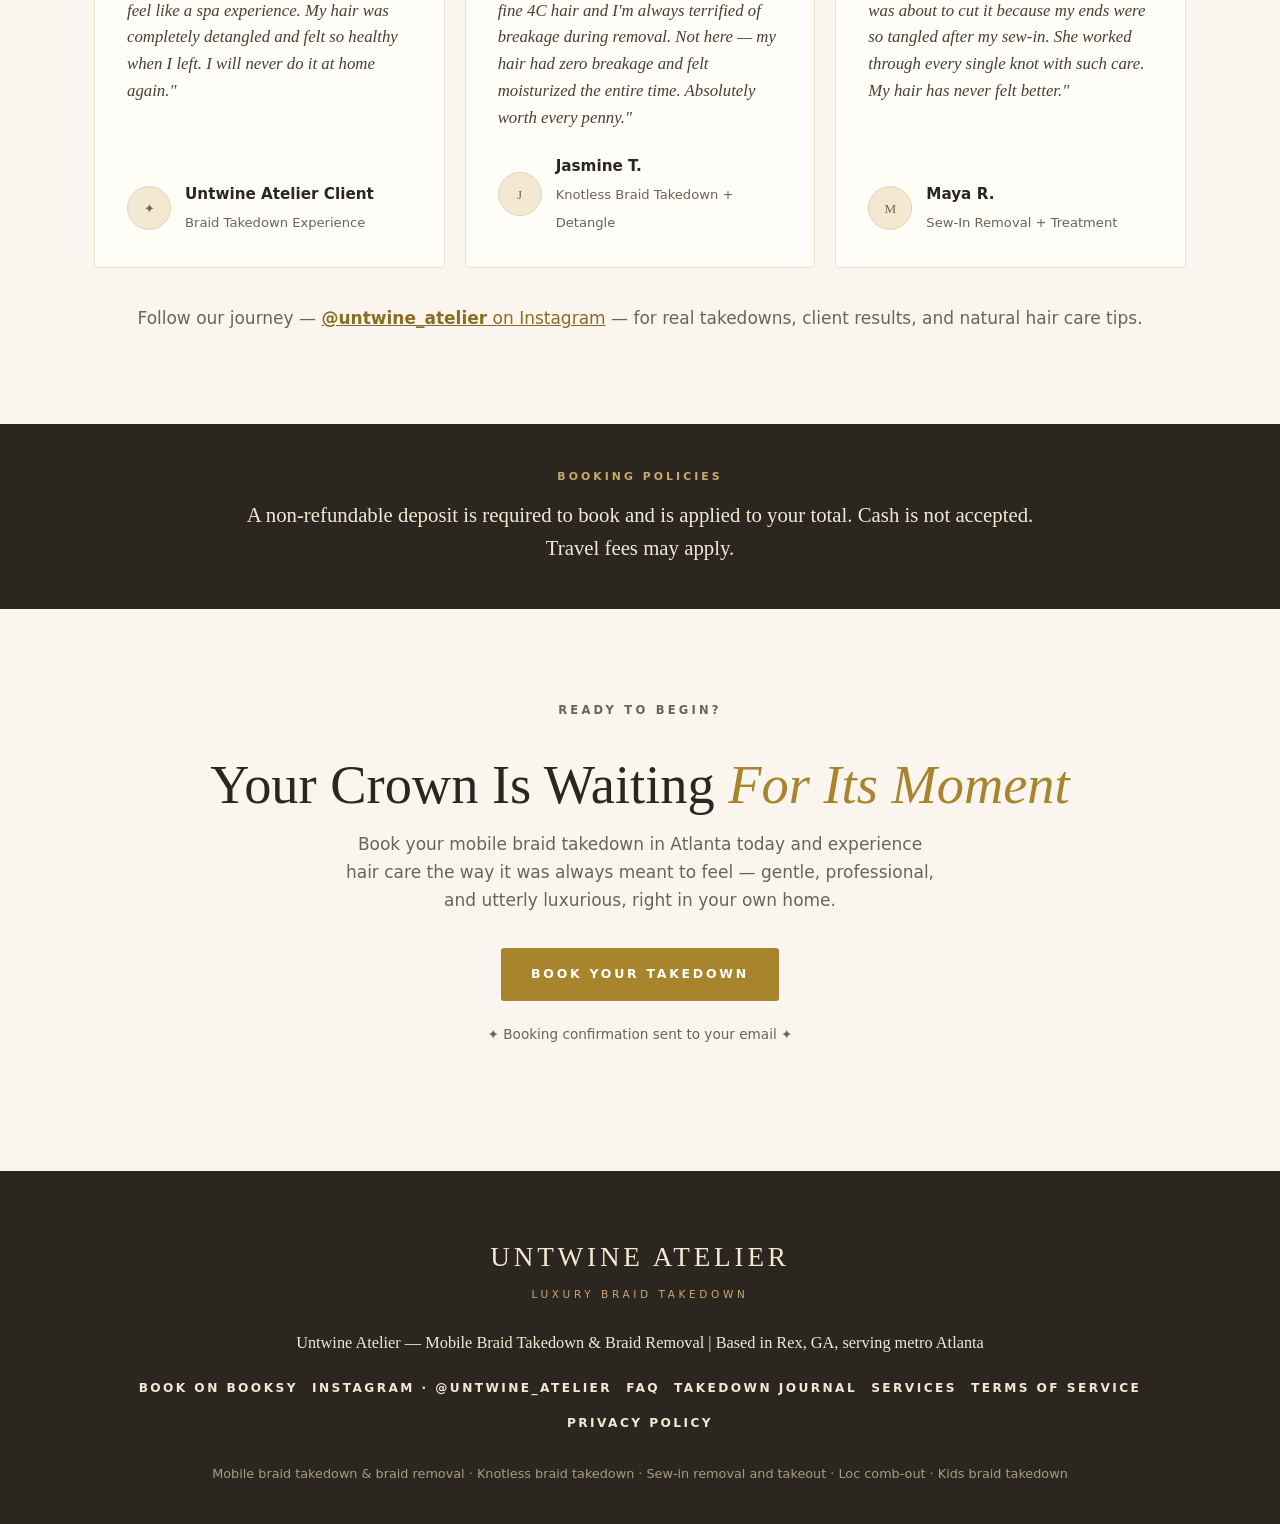
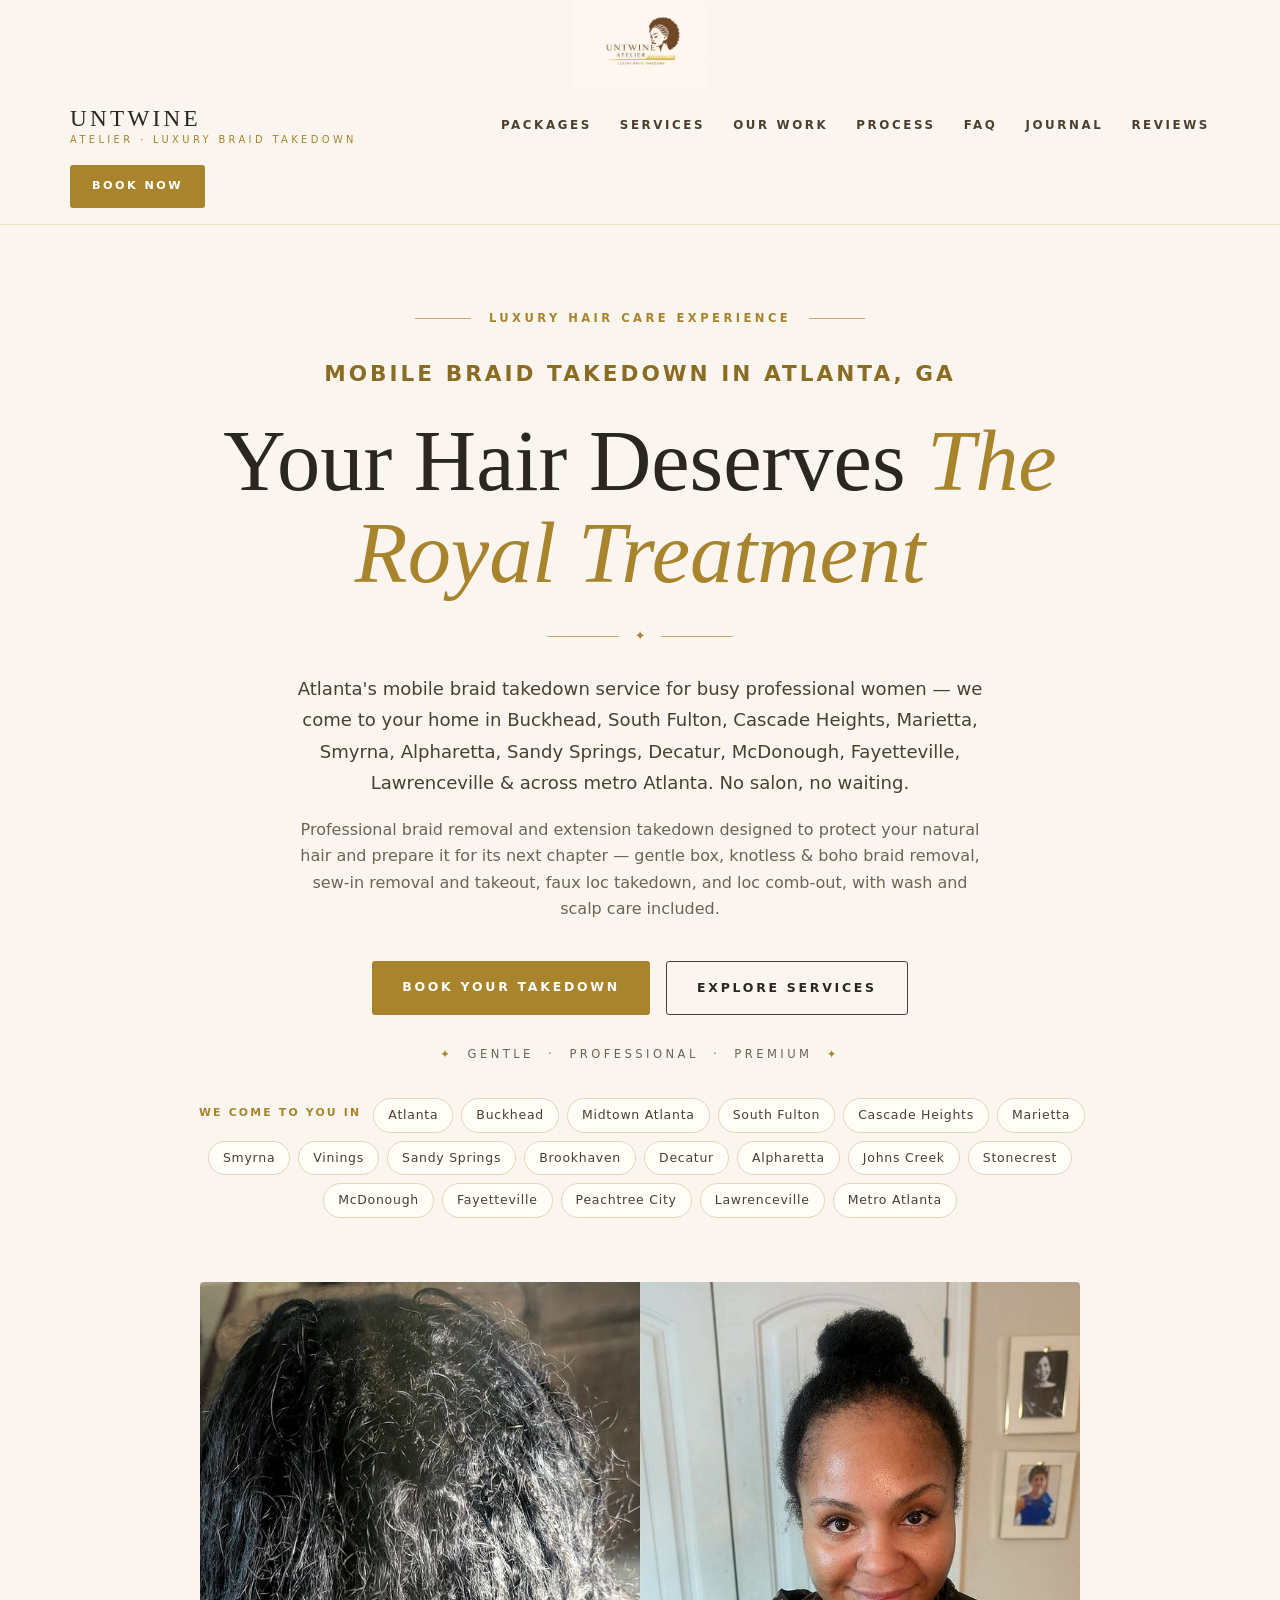
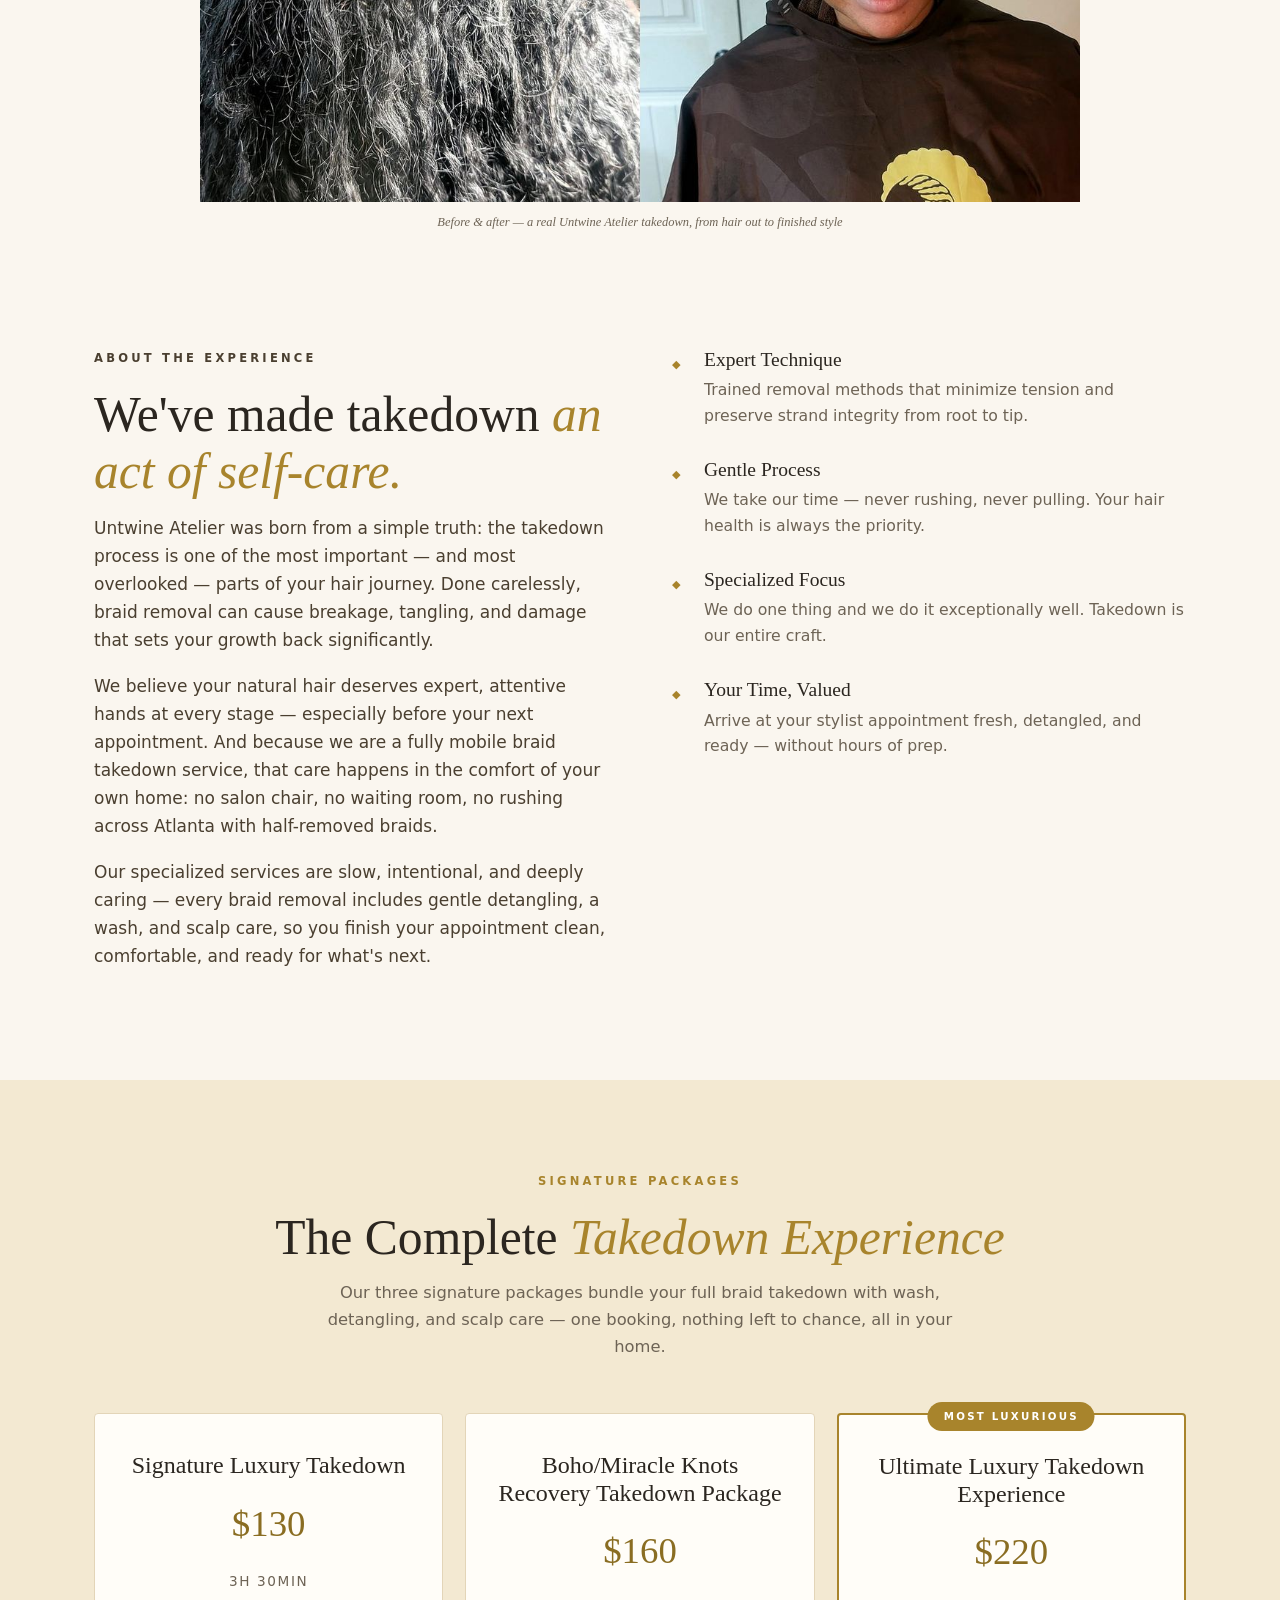
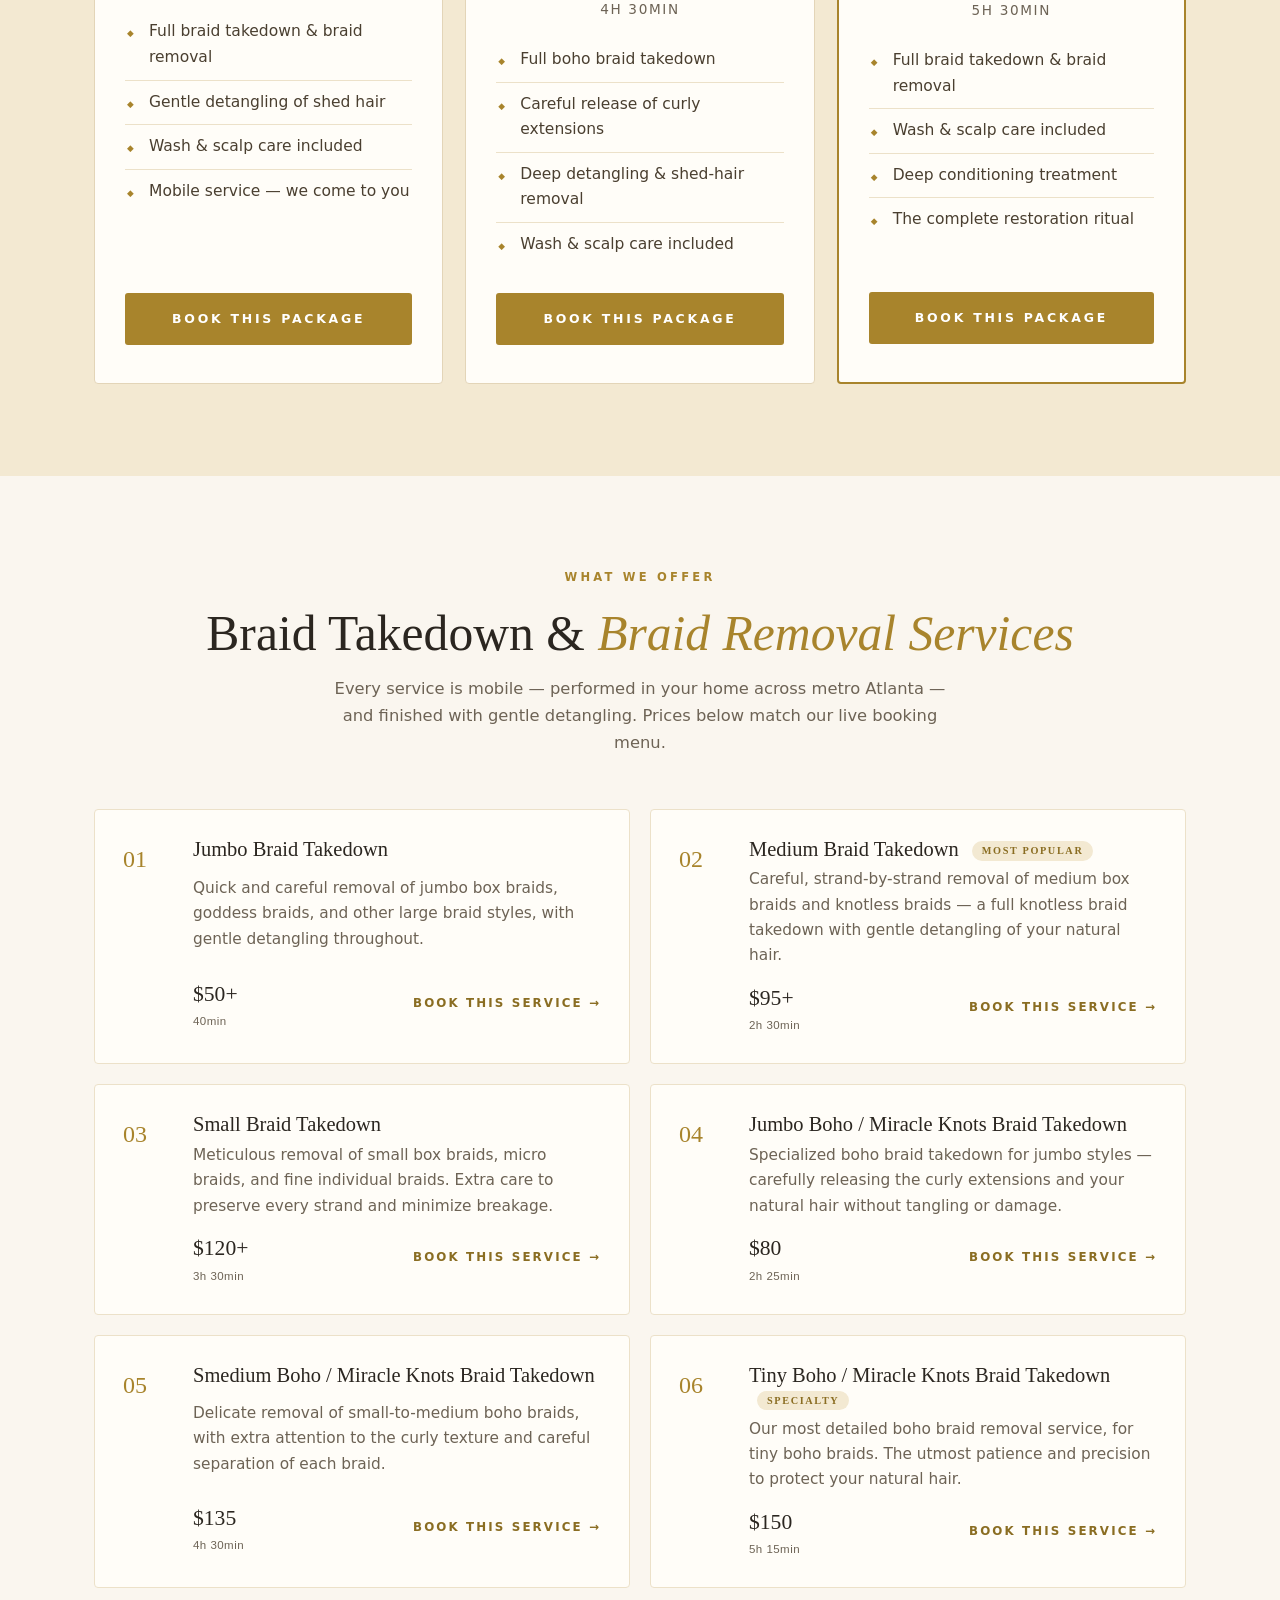
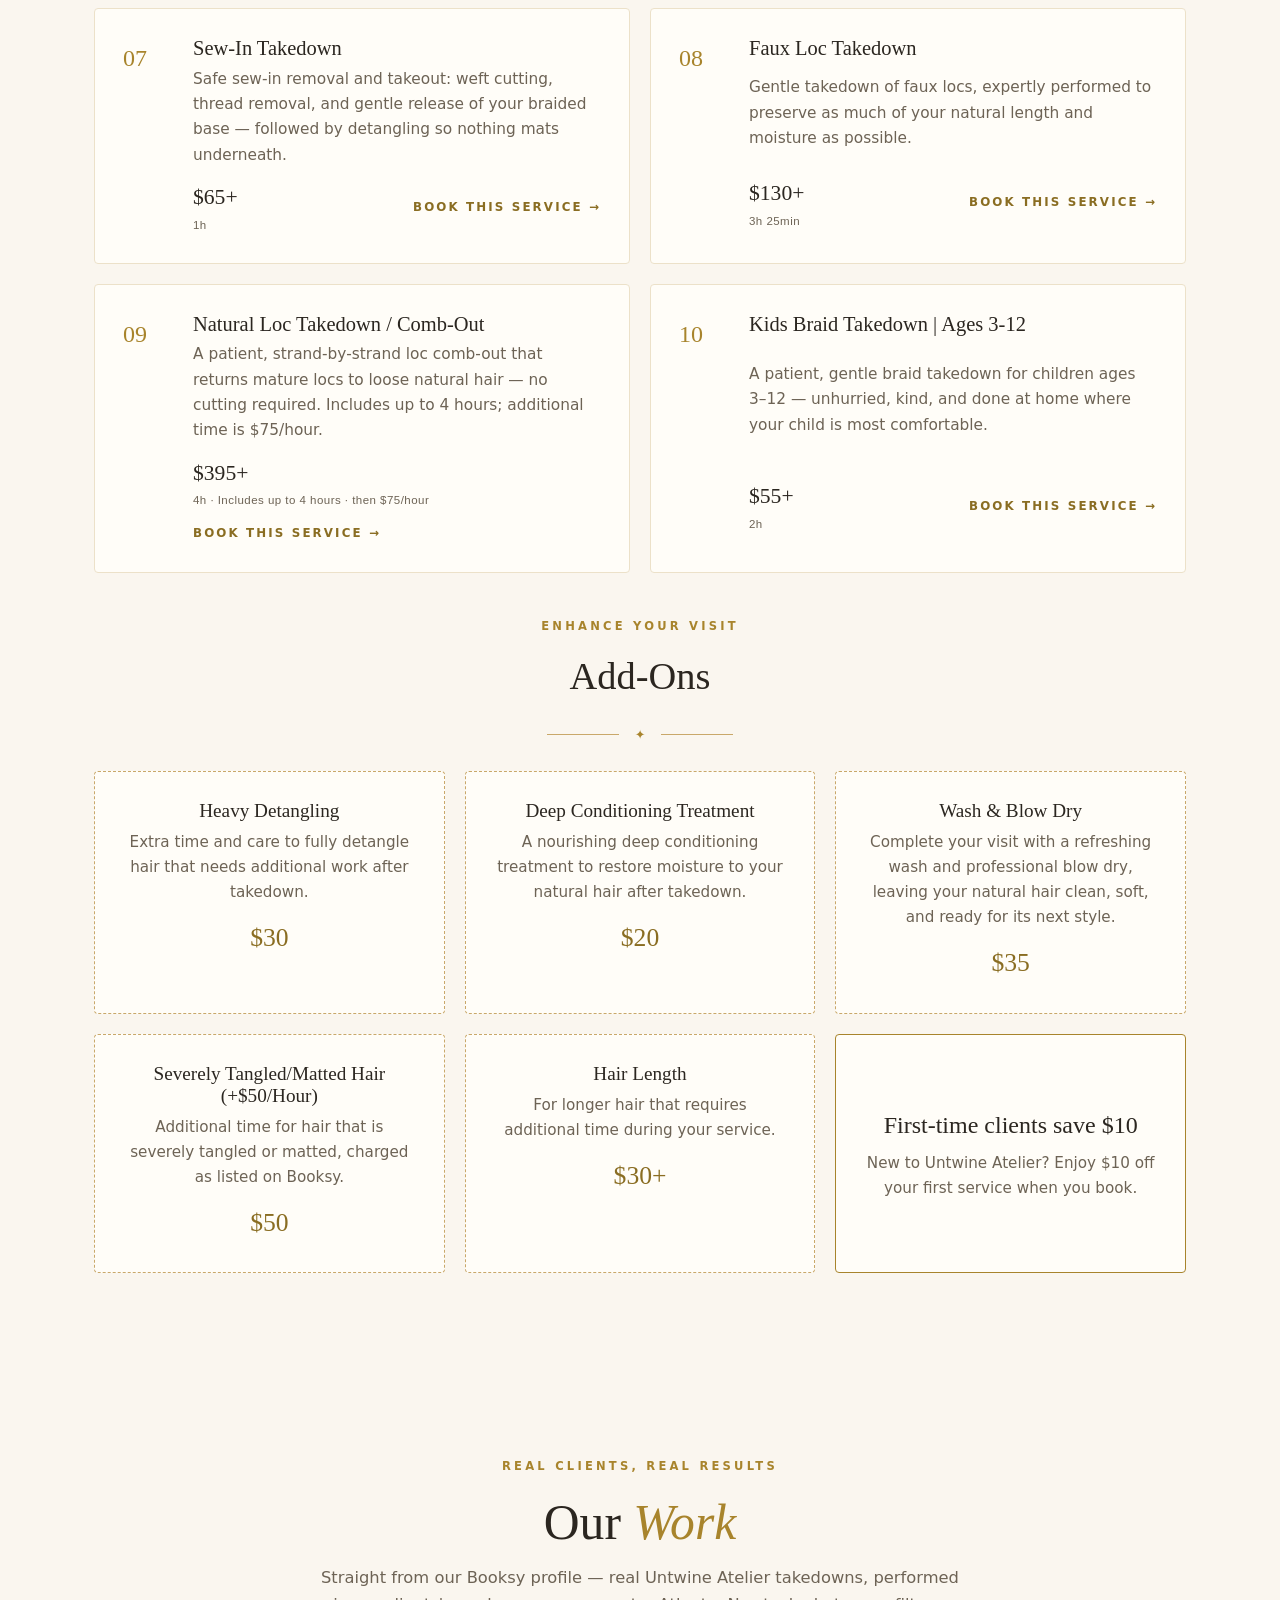
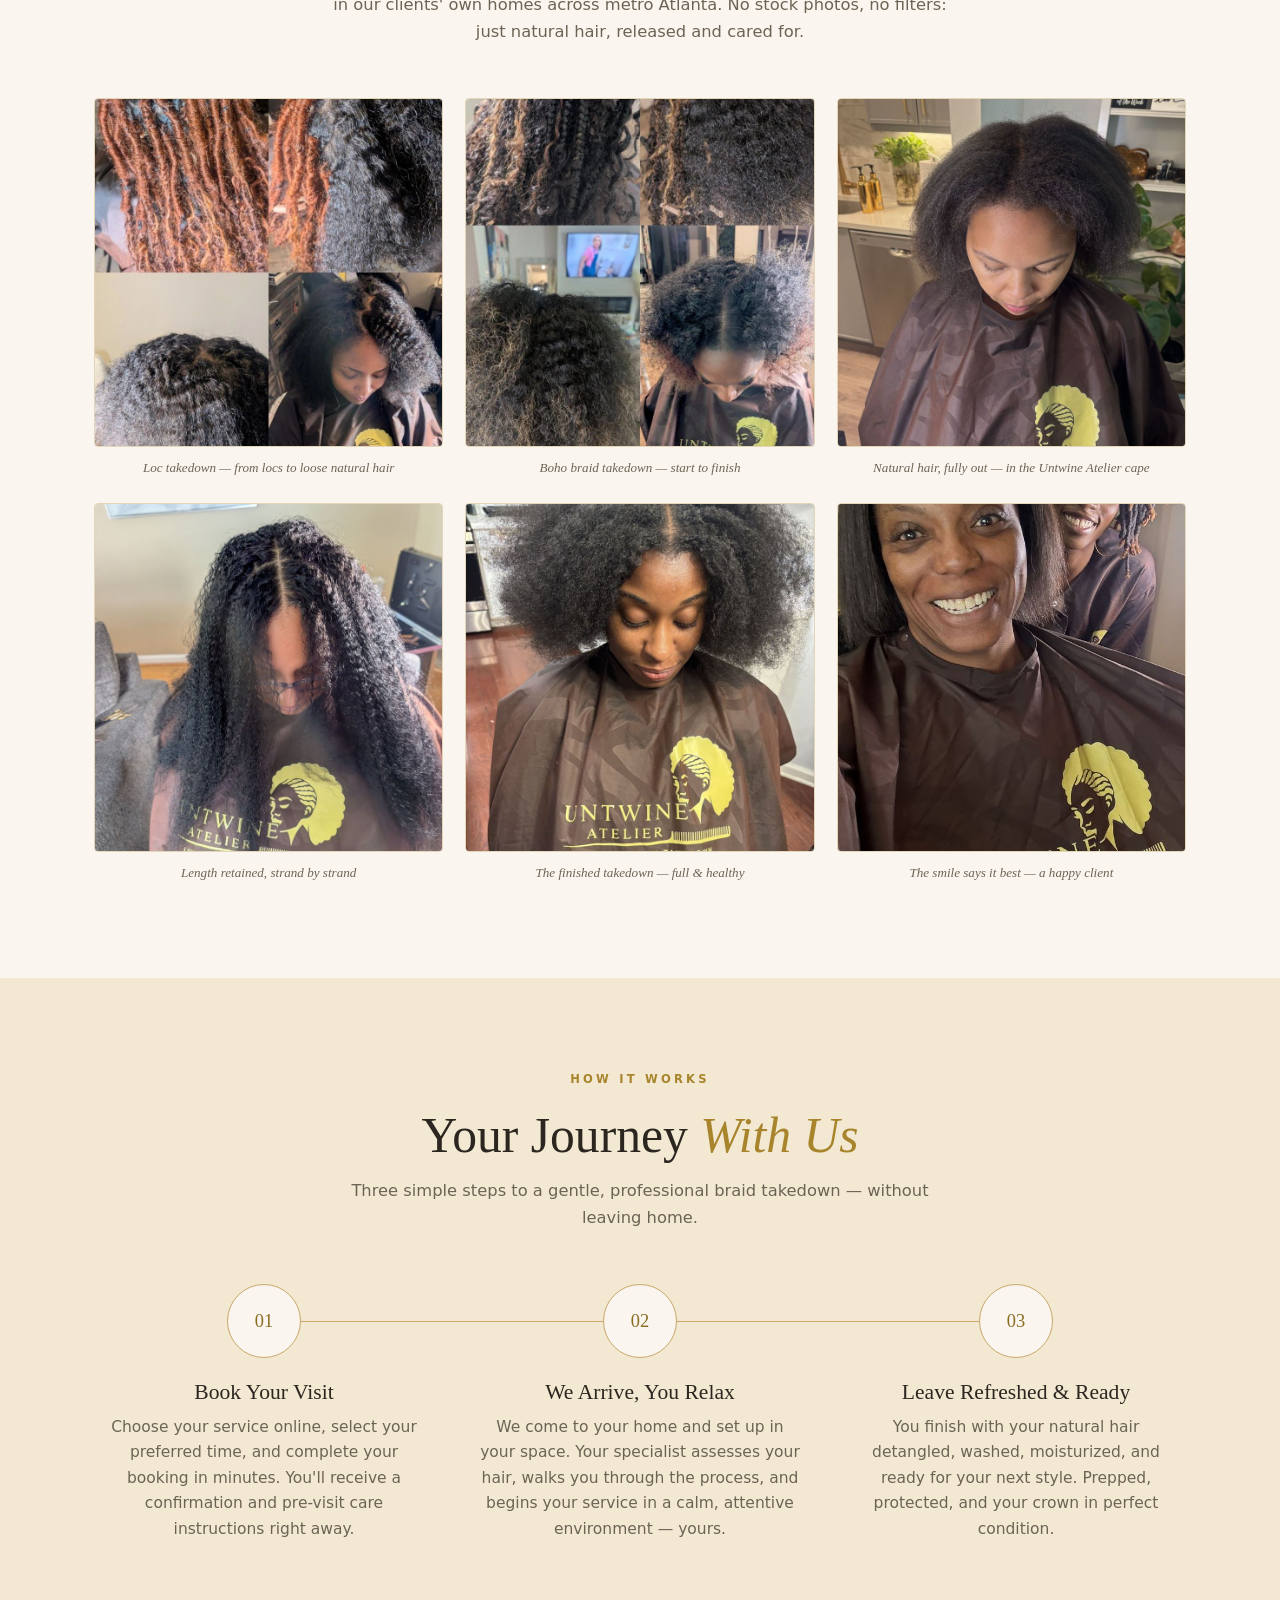
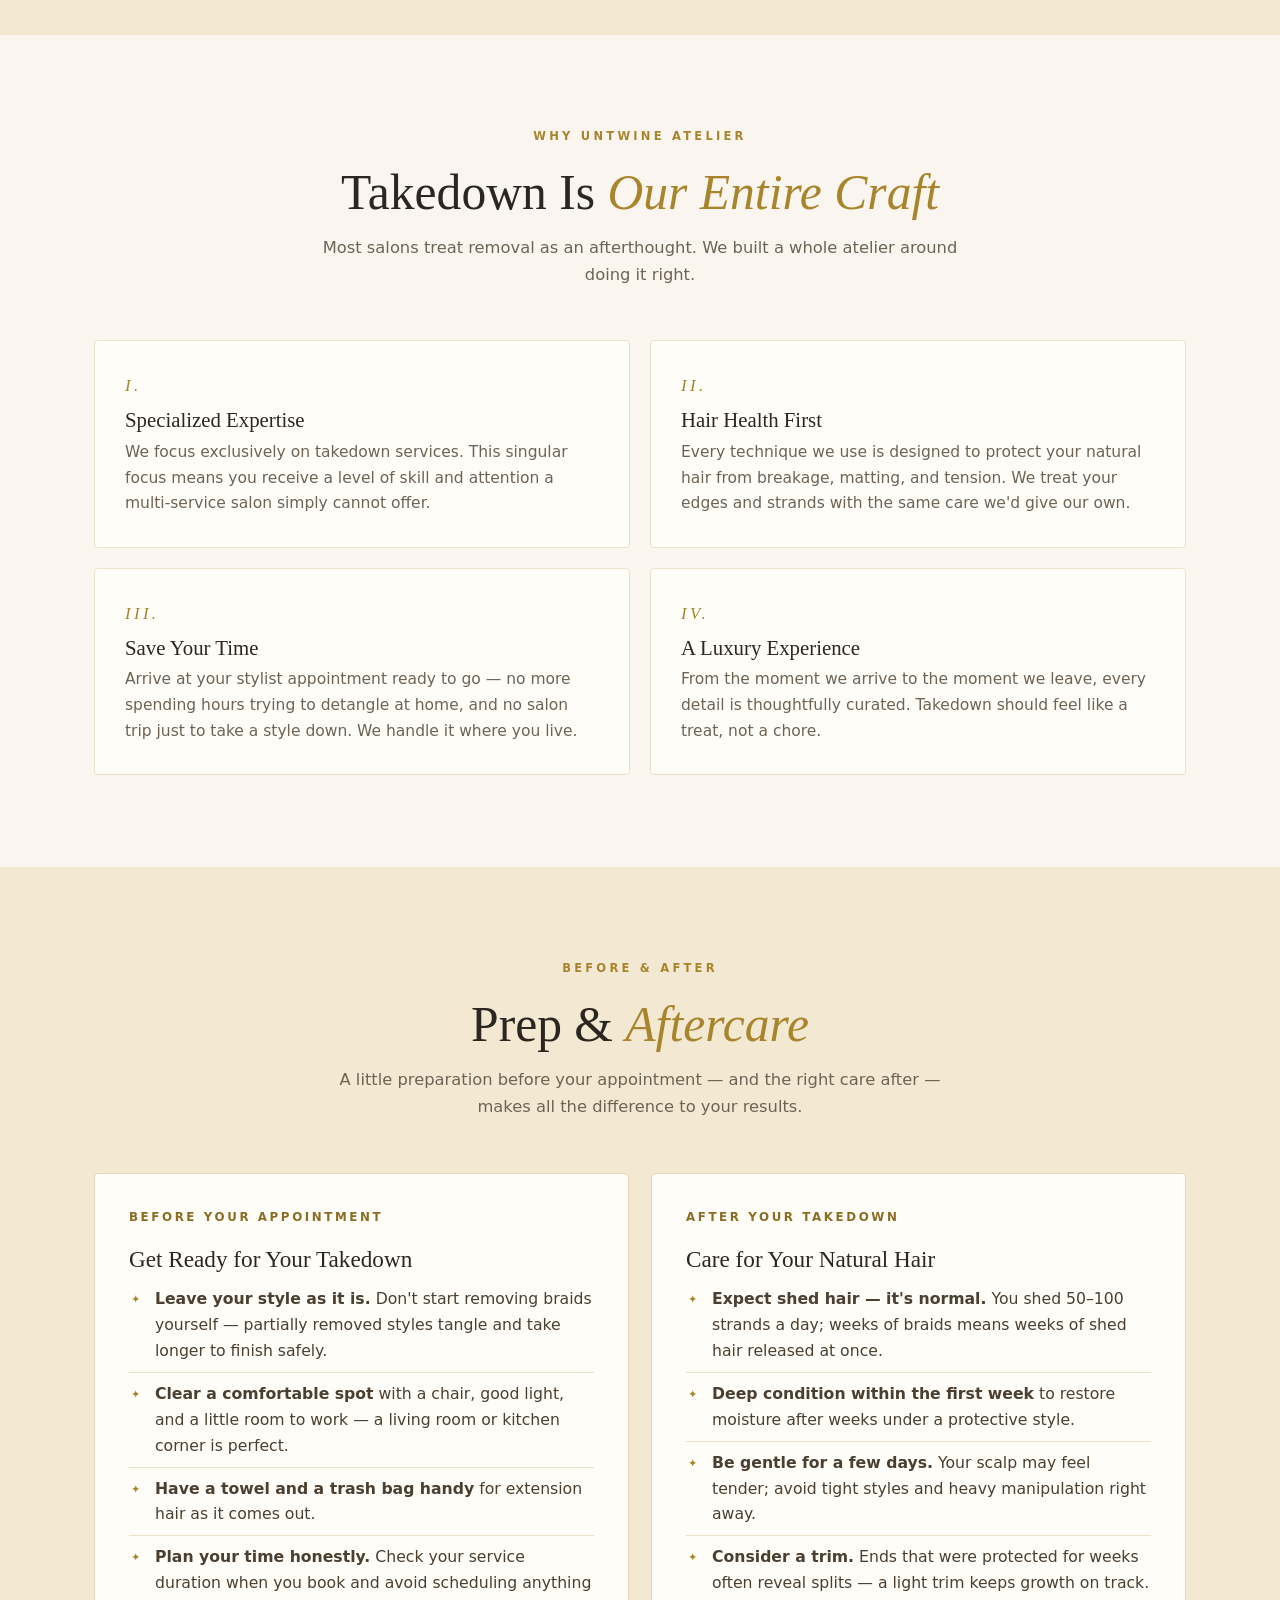
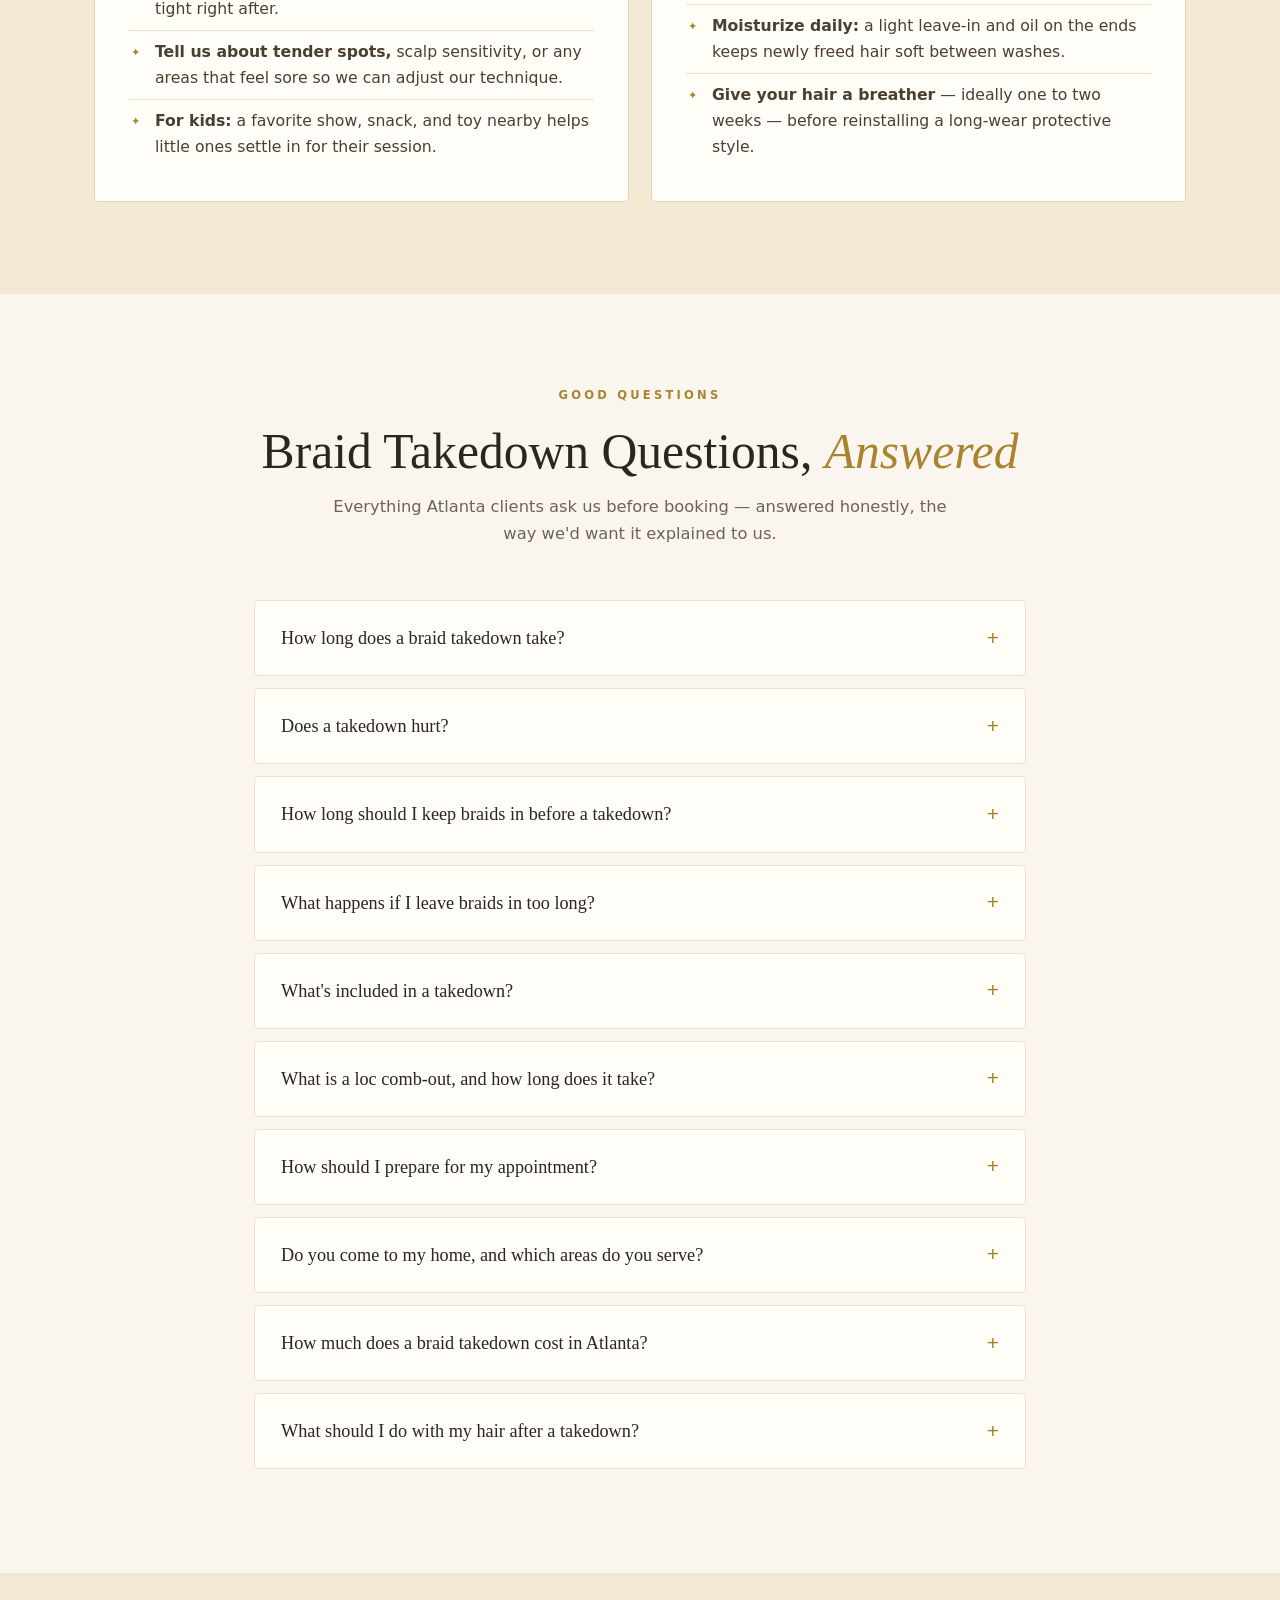
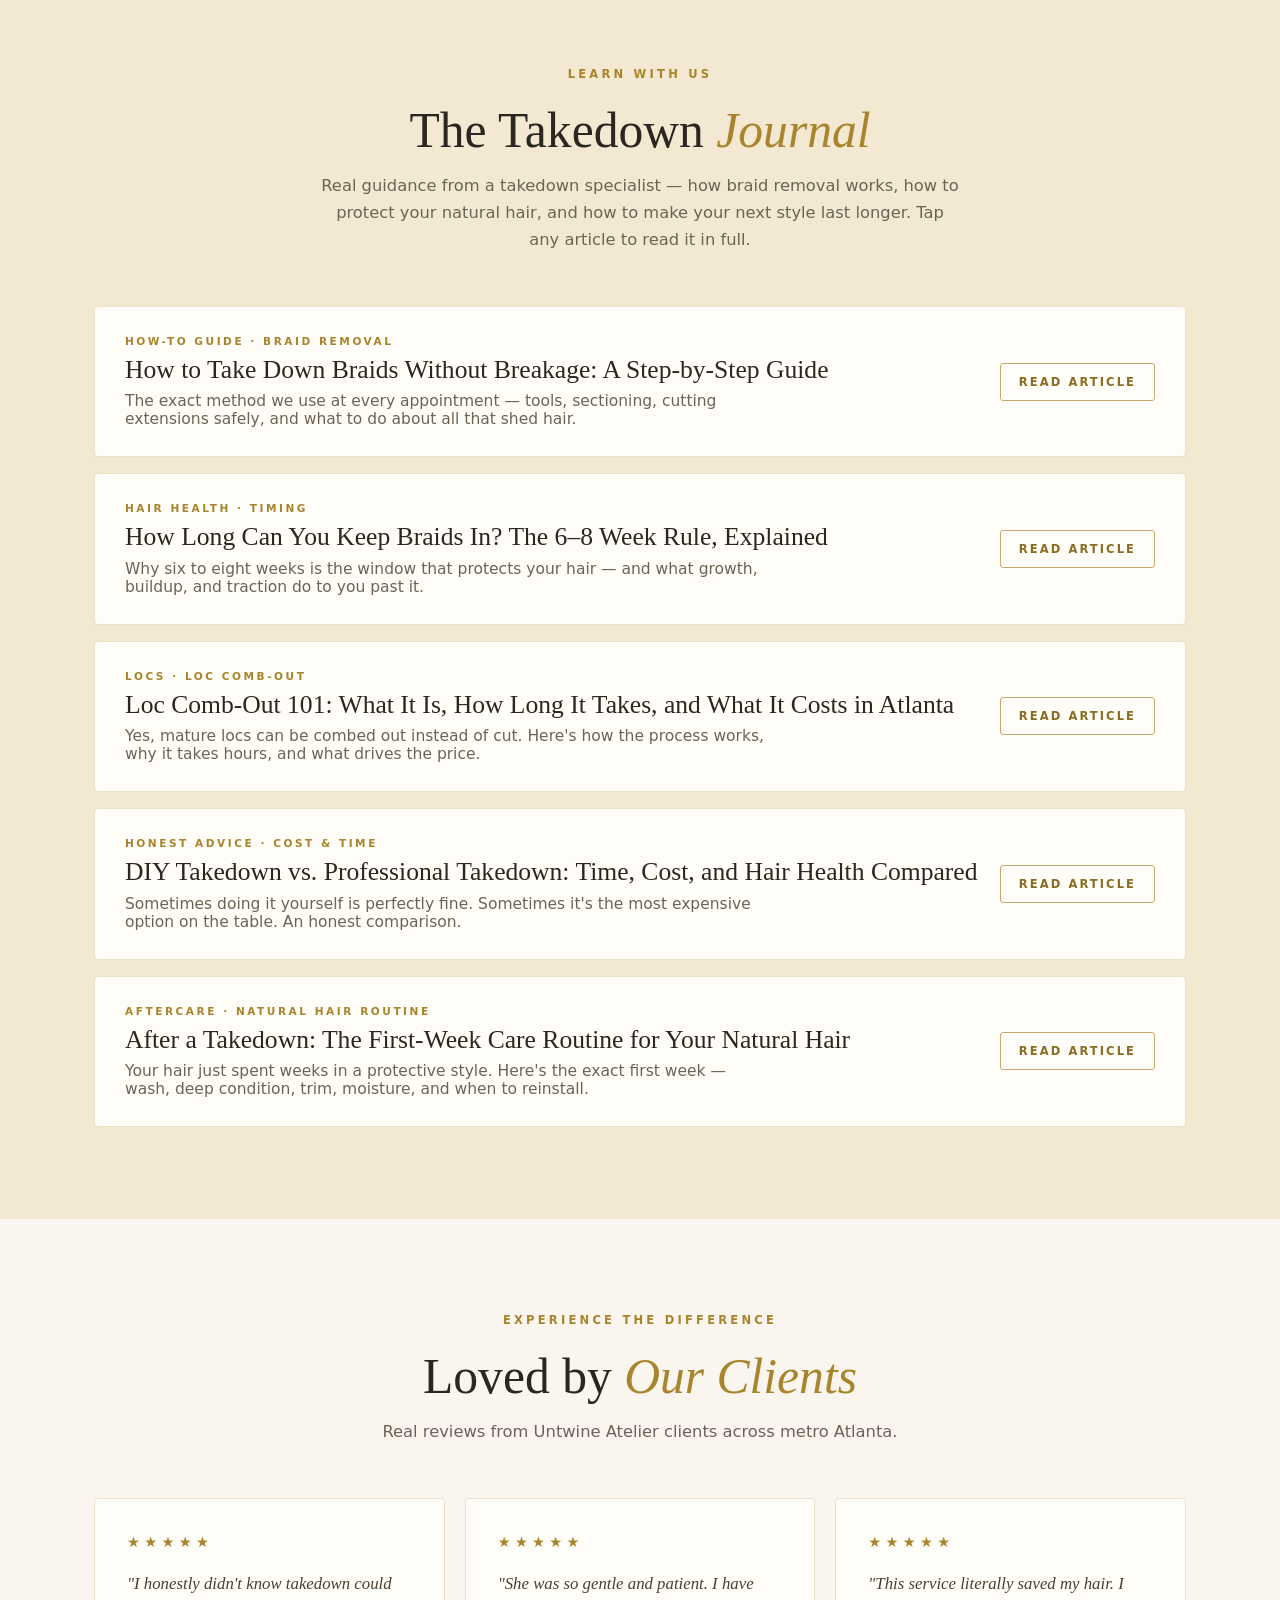
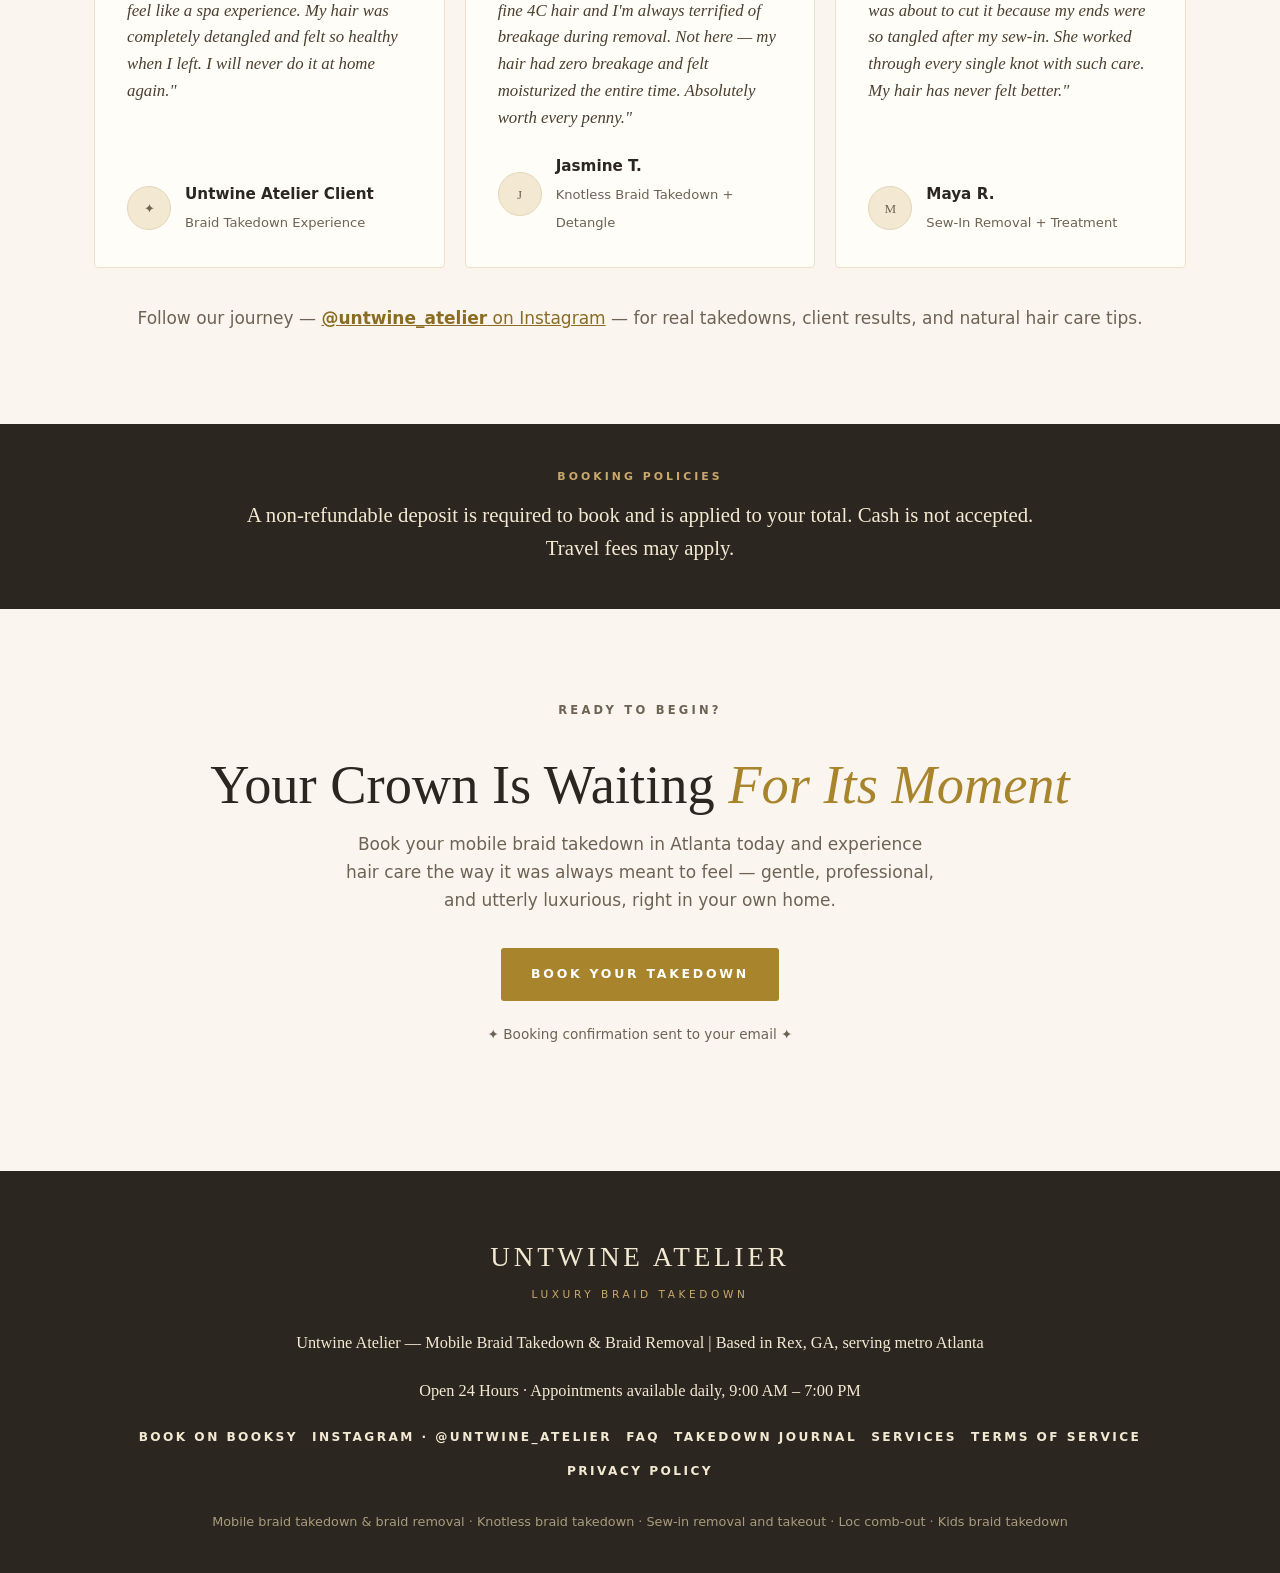
